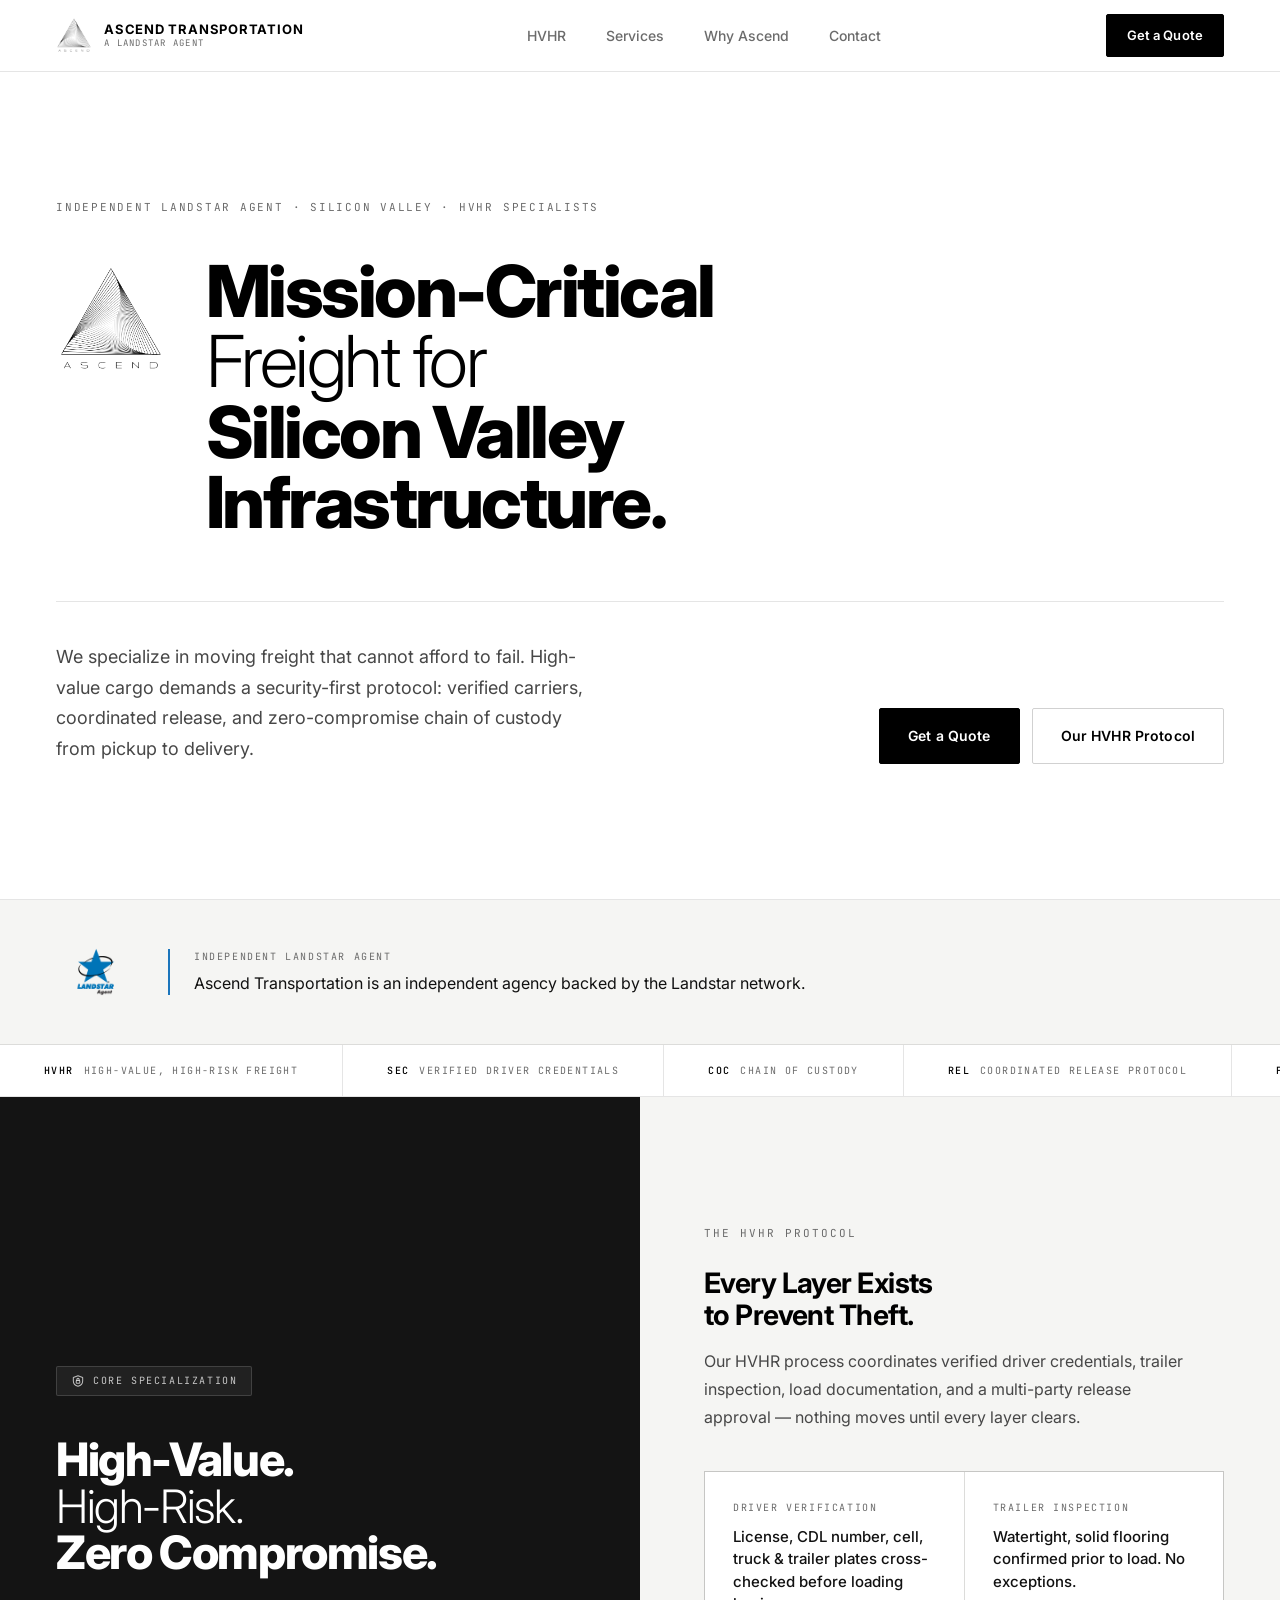
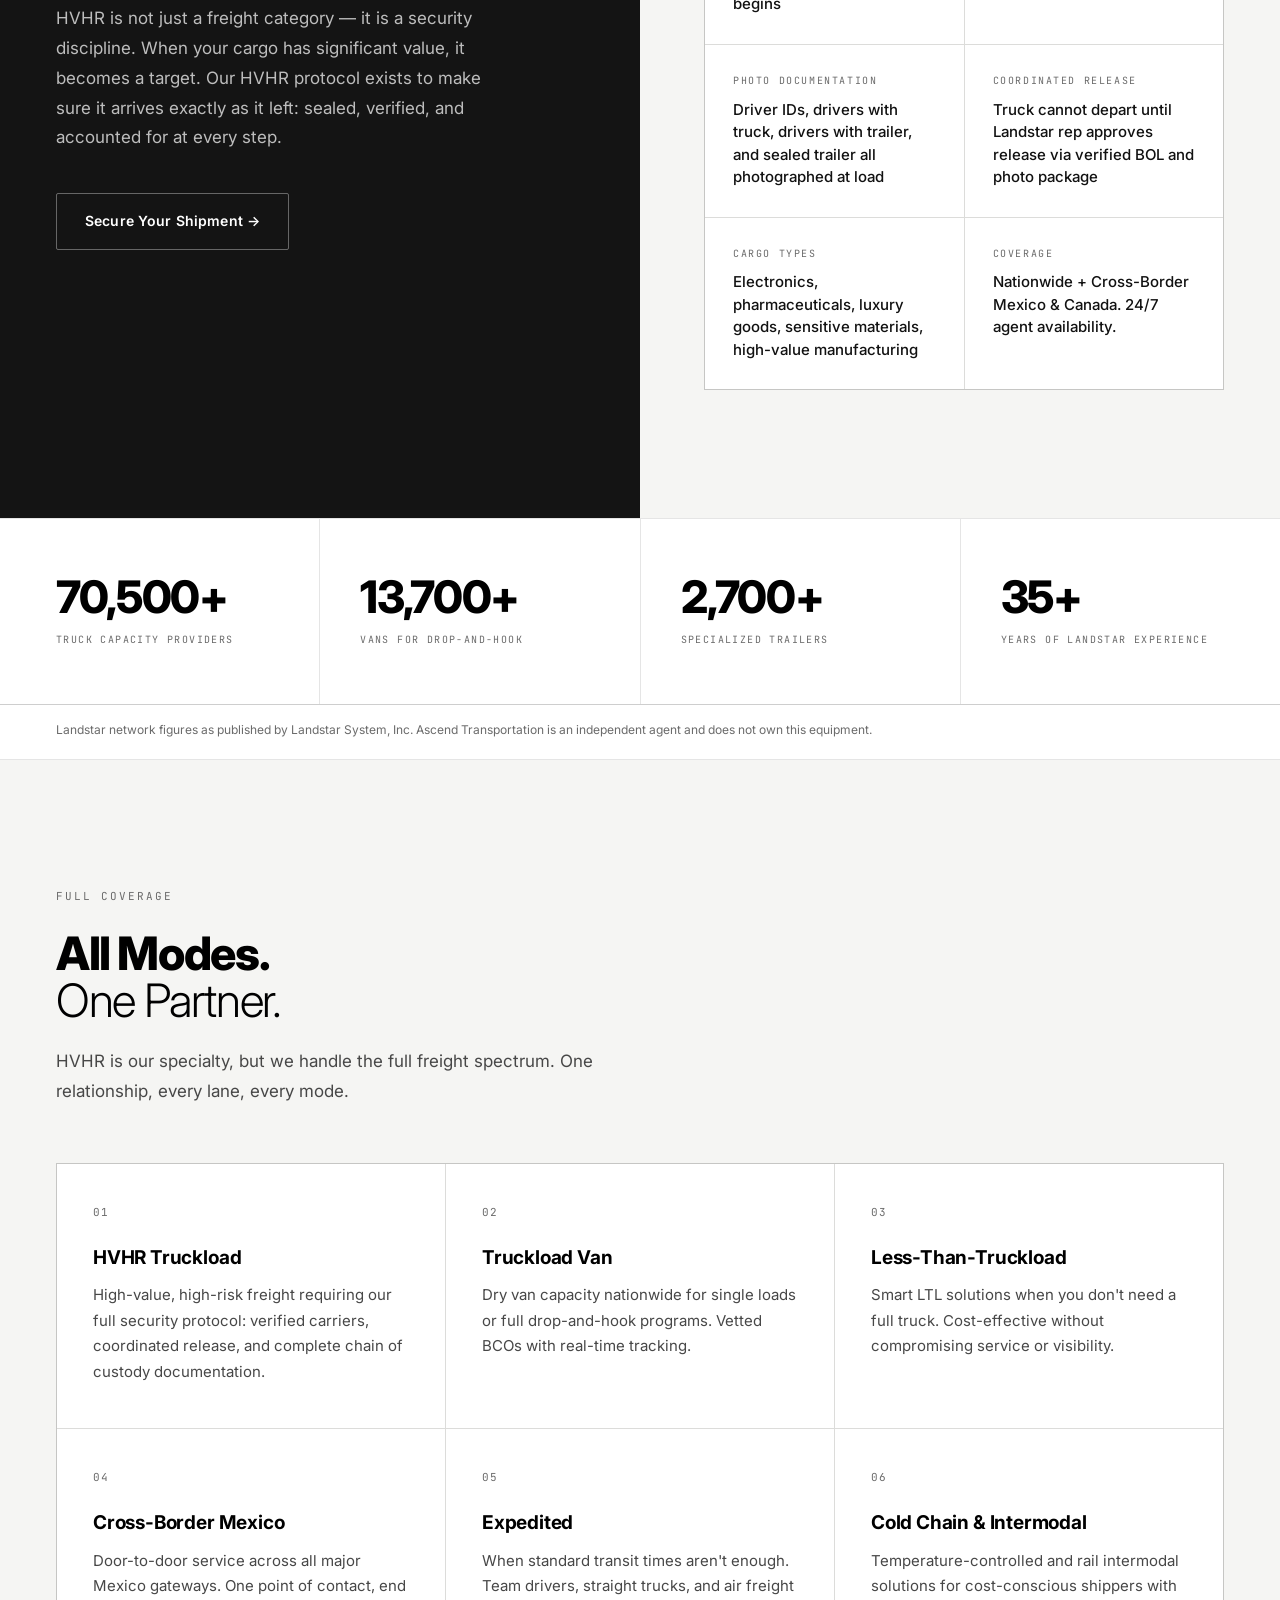
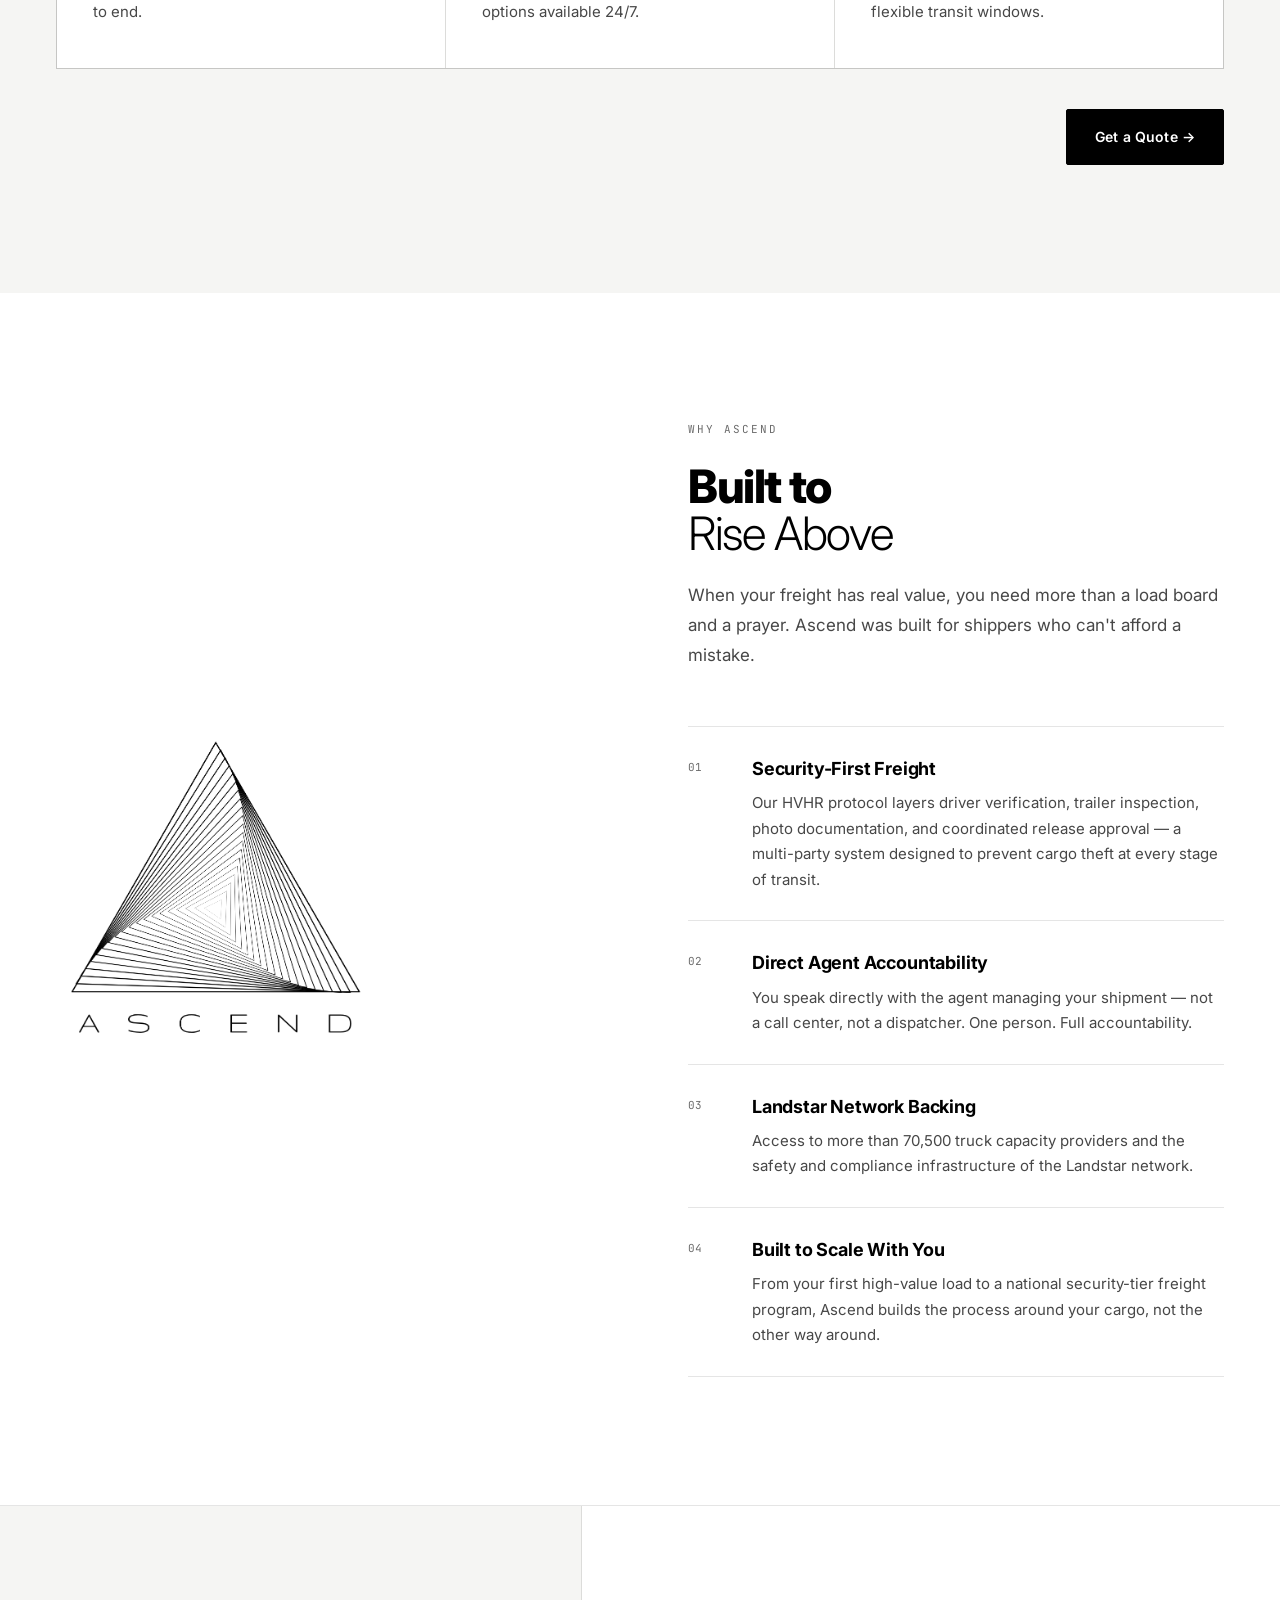
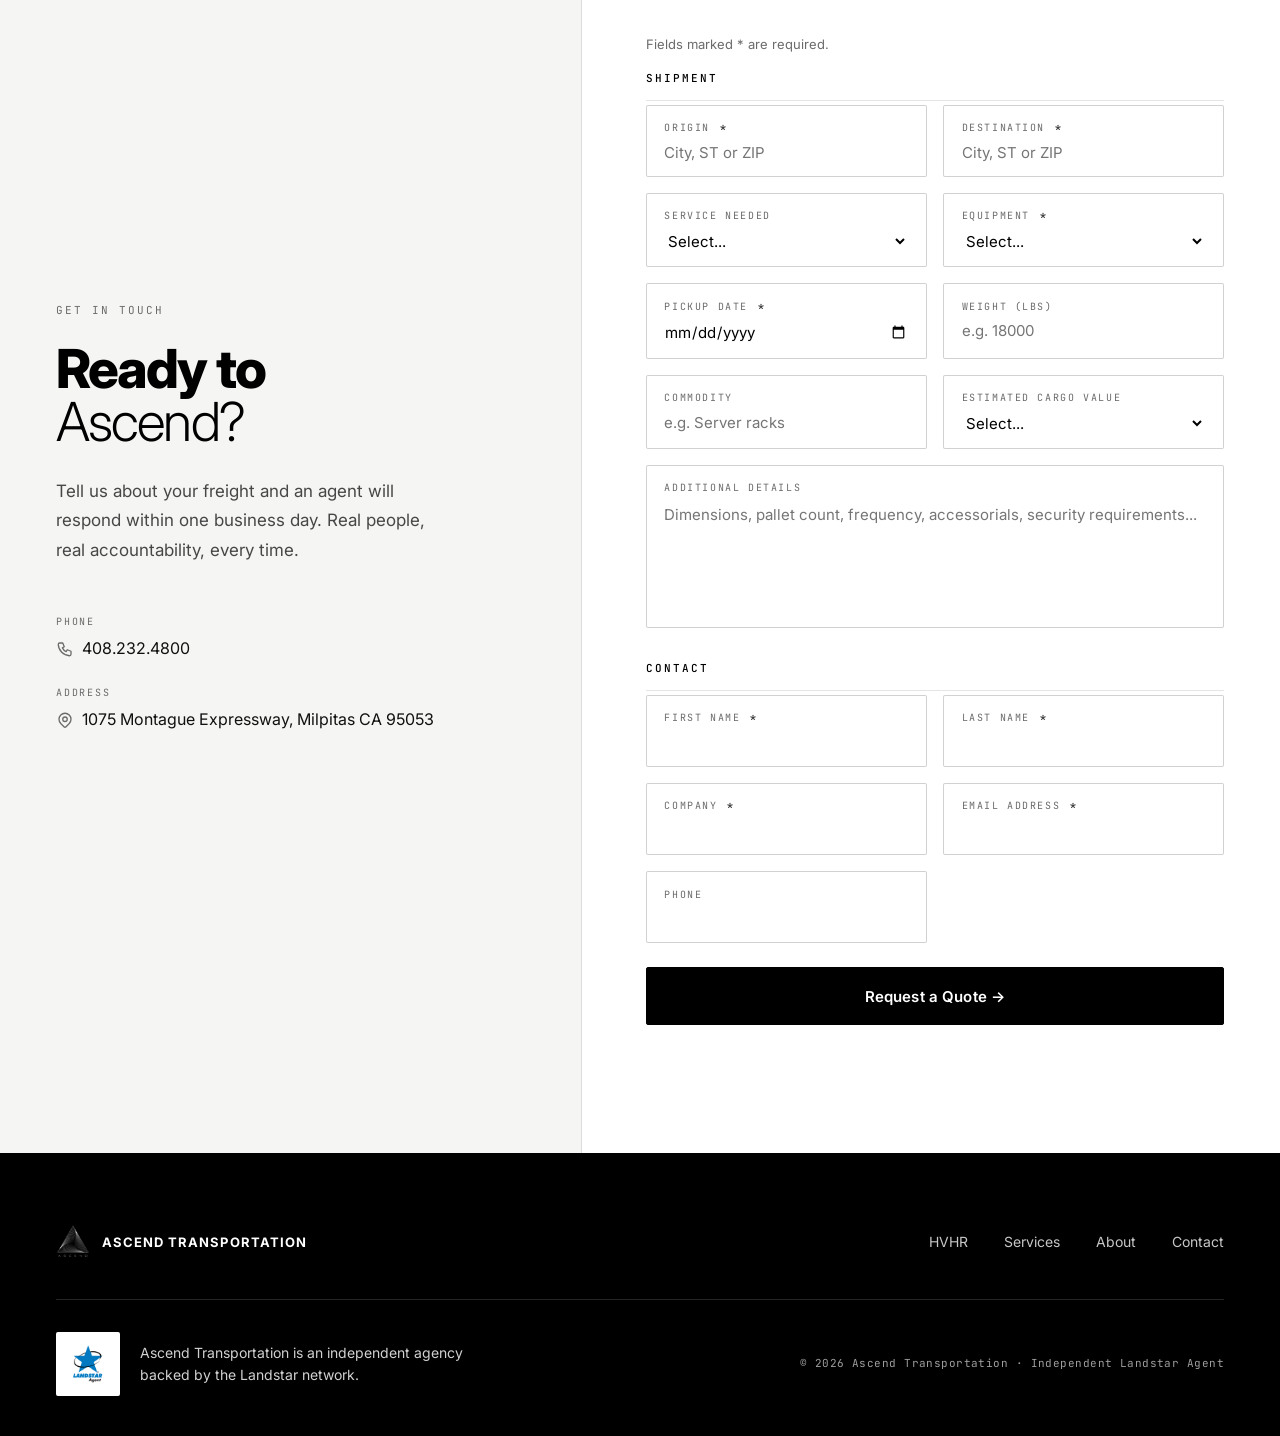
==== index.html @ be9f4533 "Replace unverified network stats with Landstar-published figures Checked against landstar.com/why-la" ====
<!DOCTYPE html>
<html lang="en">
<head>
  <meta charset="UTF-8" />
  <meta name="viewport" content="width=device-width, initial-scale=1.0" />
  <title>Ascend Transportation — HVHR Freight & Logistics | A Landstar Agent</title>
<meta name="description" content="Ascend Transportation specializes in High-Value, High-Risk (HVHR) freight security for Silicon Valley. Verified carriers, coordinated release protocols, complete chain of custody. An authorized independent Landstar agent." />
<meta name="keywords" content="HVHR freight, high value freight, cargo security, Landstar agent, Silicon Valley freight, truckload, LTL, cross-border Mexico, freight broker Milpitas" />
<meta name="author" content="Ascend Transportation" />
<link rel="canonical" href="https://ascend-transportation.com/" />
<meta property="og:type" content="website" />
<meta property="og:url" content="https://ascend-transportation.com/" />
<meta property="og:site_name" content="Ascend Transportation" />
<meta property="og:image" content="https://ascend-transportation.com/assets/og-image.png" />
<meta property="og:image:width" content="1200" />
<meta property="og:image:height" content="630" />
<meta property="og:image:alt" content="Ascend Transportation, Independent Landstar Agent" />
<meta property="og:title" content="Ascend Transportation — HVHR Freight & Logistics" />
<meta property="og:description" content="Mission-critical freight for Silicon Valley infrastructure. High-value cargo security protocols backed by the Landstar network." />
<meta name="twitter:card" content="summary_large_image" />
<meta name="twitter:title" content="Ascend Transportation — HVHR Freight & Logistics" />
<meta name="twitter:description" content="Mission-critical freight for Silicon Valley infrastructure. High-value cargo security protocols backed by the Landstar network." />
<meta name="twitter:image" content="https://ascend-transportation.com/assets/og-image.png" />
<link rel="icon" type="image/x-icon" href="assets/favicon.ico" />
<link rel="icon" type="image/png" sizes="32x32" href="assets/favicon.png" />
<link rel="apple-touch-icon" sizes="180x180" href="assets/apple-touch-icon.png" />
<meta name="theme-color" content="#000000" />
  <script>document.documentElement.classList.add('js');</script>
  <link rel="preconnect" href="https://fonts.googleapis.com" />
  <link rel="preconnect" href="https://fonts.gstatic.com" crossorigin />
  <link rel="stylesheet" href="https://fonts.googleapis.com/css2?family=Inter:wght@300;400;500;600;700;800;900&family=JetBrains+Mono:wght@400;500&display=swap" />
  <link rel="stylesheet" href="styles.css" />
</head>
<body>

<a class="skip-link" href="#main">Skip to content</a>

<!-- NAV -->
<nav id="main-nav">
  <a href="/" class="nav-brand">
    <img src="assets/logo.png" alt="Ascend Transportation" class="nav-logo-img" />
    <div class="nav-brand-text">
      <div class="nav-brand-name">Ascend Transportation</div>
      <div class="nav-brand-sub">A Landstar Agent</div>
    </div>
  </a>
  <ul class="nav-links" id="nav-links">
    <li><a href="#hvhr">HVHR</a></li>
    <li><a href="#services">Services</a></li>
    <li><a href="#why">Why Ascend</a></li>
    <li><a href="#contact">Contact</a></li>
  </ul>
  <a href="#contact" class="nav-cta">Get a Quote</a>
  <button type="button" class="nav-toggle" aria-expanded="false" aria-controls="nav-links" aria-label="Menu">
    <span class="nav-toggle-bar" aria-hidden="true"></span>
    <span class="nav-toggle-bar" aria-hidden="true"></span>
    <span class="nav-toggle-bar" aria-hidden="true"></span>
  </button>
</nav>

<main id="main">

<!-- HERO -->
<section class="hero">
  <div class="hero-tag">Independent Landstar Agent · Silicon Valley · HVHR Specialists</div>
  <div class="hero-headline-wrap">
    <img src="assets/logo.png" alt="Ascend" class="hero-logo-inline" />
    <h1>Mission-Critical<br><span class="thin">Freight for</span><br>Silicon Valley<br>Infrastructure.</h1>
  </div>
  <div class="hero-bottom">
    <p class="hero-sub">We specialize in moving freight that cannot afford to fail. High-value cargo demands a security-first protocol: verified carriers, coordinated release, and zero-compromise chain of custody from pickup to delivery.</p>
    <div class="hero-cta-group">
      <a href="#contact" class="btn-black">Get a Quote</a>
      <a href="#hvhr" class="btn-outline">Our HVHR Protocol</a>
    </div>
  </div>
</section>

<!-- CREDIBILITY STRIP -->
<div class="cred-strip">
  <img src="assets/landstar-agent.jpg" alt="Landstar Agent" class="cred-lockup" width="80" height="80" />
  <div class="cred-text">
    <div class="cred-label">Independent Landstar Agent</div>
    <p class="cred-line">Ascend Transportation is an independent agency backed by the Landstar network.</p>
  </div>
</div>

<!-- TICKER -->
<div class="ticker-band">
  <div class="ticker-inner">
    <div class="ticker-item"><span>HVHR</span> High-Value, High-Risk Freight</div>
    <div class="ticker-item"><span>SEC</span> Verified Driver Credentials</div>
    <div class="ticker-item"><span>COC</span> Chain of Custody</div>
    <div class="ticker-item"><span>REL</span> Coordinated Release Protocol</div>
    <div class="ticker-item"><span>FTL</span> Truckload Van</div>
    <div class="ticker-item"><span>LTL</span> Less-Than-Truckload</div>
    <div class="ticker-item"><span>INTL</span> Cross-Border Mexico</div>
    <div class="ticker-item"><span>24/7</span> Expedited</div>
    <div class="ticker-item"><span>70,500+</span> Landstar Capacity Providers</div>
    <div class="ticker-item"><span>2,700+</span> Specialized Trailers</div>
    <div class="ticker-item ticker-dup" aria-hidden="true"><span>HVHR</span> High-Value, High-Risk Freight</div>
    <div class="ticker-item ticker-dup" aria-hidden="true"><span>SEC</span> Verified Driver Credentials</div>
    <div class="ticker-item ticker-dup" aria-hidden="true"><span>COC</span> Chain of Custody</div>
    <div class="ticker-item ticker-dup" aria-hidden="true"><span>REL</span> Coordinated Release Protocol</div>
    <div class="ticker-item ticker-dup" aria-hidden="true"><span>FTL</span> Truckload Van</div>
    <div class="ticker-item ticker-dup" aria-hidden="true"><span>LTL</span> Less-Than-Truckload</div>
    <div class="ticker-item ticker-dup" aria-hidden="true"><span>INTL</span> Cross-Border Mexico</div>
    <div class="ticker-item ticker-dup" aria-hidden="true"><span>24/7</span> Expedited</div>
    <div class="ticker-item ticker-dup" aria-hidden="true"><span>70,500+</span> Landstar Capacity Providers</div>
    <div class="ticker-item ticker-dup" aria-hidden="true"><span>2,700+</span> Specialized Trailers</div>
  </div>
</div>

<!-- HVHR FEATURE -->
<div class="hvhr-section" id="hvhr">
  <div class="hvhr-left fade-up">
    <div class="hvhr-badge">
      <svg class="icon" viewBox="0 0 24 24" width="14" height="14" fill="none" stroke="currentColor" stroke-width="1.75" stroke-linecap="round" stroke-linejoin="round" aria-hidden="true" focusable="false"><path d="M12 3l8 3v6c0 5-3.5 8-8 9-4.5-1-8-4-8-9V6l8-3z"/><rect x="9" y="11" width="6" height="5" rx="1"/><path d="M10 11V9.5a2 2 0 0 1 4 0V11"/></svg>
      <span>Core Specialization</span>
    </div>
    <h2>High-Value.<br><span class="thin">High-Risk.</span><br>Zero Compromise.</h2>
    <p>HVHR is not just a freight category — it is a security discipline. When your cargo has significant value, it becomes a target. Our HVHR protocol exists to make sure it arrives exactly as it left: sealed, verified, and accounted for at every step.</p>
    <a href="#contact" class="btn-on-dark">Secure Your Shipment →</a>
  </div>
  <div class="hvhr-right fade-up" style="transition-delay:.15s">
    <div class="section-eyebrow">The HVHR Protocol</div>
    <h3 class="hvhr-right-title">Every Layer Exists<br>to Prevent Theft.</h3>
    <p class="hvhr-right-body">Our HVHR process coordinates verified driver credentials, trailer inspection, load documentation, and a multi-party release approval — nothing moves until every layer clears.</p>
    <div class="hvhr-specs">
      <div class="spec-item">
        <div class="spec-label">Driver Verification</div>
        <div class="spec-value">License, CDL number, cell, truck &amp; trailer plates cross-checked before loading begins</div>
      </div>
      <div class="spec-item">
        <div class="spec-label">Trailer Inspection</div>
        <div class="spec-value">Watertight, solid flooring confirmed prior to load. No exceptions.</div>
      </div>
      <div class="spec-item">
        <div class="spec-label">Photo Documentation</div>
        <div class="spec-value">Driver IDs, drivers with truck, drivers with trailer, and sealed trailer all photographed at load</div>
      </div>
      <div class="spec-item">
        <div class="spec-label">Coordinated Release</div>
        <div class="spec-value">Truck cannot depart until Landstar rep approves release via verified BOL and photo package</div>
      </div>
      <div class="spec-item">
        <div class="spec-label">Cargo Types</div>
        <div class="spec-value">Electronics, pharmaceuticals, luxury goods, sensitive materials, high-value manufacturing</div>
      </div>
      <div class="spec-item">
        <div class="spec-label">Coverage</div>
        <div class="spec-value">Nationwide + Cross-Border Mexico &amp; Canada. 24/7 agent availability.</div>
      </div>
    </div>
  </div>
</div>

<!-- STATS: Landstar network figures, as published at landstar.com/why-landstar (checked Nov 2026) -->
<section class="stats" aria-labelledby="stats-heading">
  <h2 id="stats-heading" class="visually-hidden">The Landstar network behind Ascend</h2>
  <div class="stats-band">
    <div class="stat-item fade-up">
      <div class="stat-num">70,500+</div>
      <div class="stat-label">Truck Capacity Providers</div>
    </div>
    <div class="stat-item fade-up" style="transition-delay:.08s">
      <div class="stat-num">13,700+</div>
      <div class="stat-label">Vans for Drop-and-Hook</div>
    </div>
    <div class="stat-item fade-up" style="transition-delay:.16s">
      <div class="stat-num">2,700+</div>
      <div class="stat-label">Specialized Trailers</div>
    </div>
    <div class="stat-item fade-up" style="transition-delay:.24s">
      <div class="stat-num">35+</div>
      <div class="stat-label">Years of Landstar Experience</div>
    </div>
  </div>
  <p class="stats-source">Landstar network figures as published by Landstar System, Inc. Ascend Transportation is an independent agent and does not own this equipment.</p>
</section>

<!-- SERVICES -->
<section id="services">
  <div class="section-eyebrow">Full Coverage</div>
  <h2 class="section-title">All Modes.<br><span class="thin">One Partner.</span></h2>
  <p class="section-body">HVHR is our specialty, but we handle the full freight spectrum. One relationship, every lane, every mode.</p>
  <div class="services-grid">
    <div class="service-card fade-up">
      <div class="service-num">01</div>
      <h3>HVHR Truckload</h3>
      <p>High-value, high-risk freight requiring our full security protocol: verified carriers, coordinated release, and complete chain of custody documentation.</p>
    </div>
    <div class="service-card fade-up" style="transition-delay:.05s">
      <div class="service-num">02</div>
      <h3>Truckload Van</h3>
      <p>Dry van capacity nationwide for single loads or full drop-and-hook programs. Vetted BCOs with real-time tracking.</p>
    </div>
    <div class="service-card fade-up" style="transition-delay:.1s">
      <div class="service-num">03</div>
      <h3>Less-Than-Truckload</h3>
      <p>Smart LTL solutions when you don't need a full truck. Cost-effective without compromising service or visibility.</p>
    </div>
    <div class="service-card fade-up" style="transition-delay:.15s">
      <div class="service-num">04</div>
      <h3>Cross-Border Mexico</h3>
      <p>Door-to-door service across all major Mexico gateways. One point of contact, end to end.</p>
    </div>
    <div class="service-card fade-up" style="transition-delay:.2s">
      <div class="service-num">05</div>
      <h3>Expedited</h3>
      <p>When standard transit times aren't enough. Team drivers, straight trucks, and air freight options available 24/7.</p>
    </div>
    <div class="service-card fade-up" style="transition-delay:.25s">
      <div class="service-num">06</div>
      <h3>Cold Chain &amp; Intermodal</h3>
      <p>Temperature-controlled and rail intermodal solutions for cost-conscious shippers with flexible transit windows.</p>
    </div>
  </div>
  <div class="services-cta-row">
    <a href="#contact" class="services-cta">Get a Quote →</a>
  </div>
</section>

<!-- WHY ASCEND -->
<section id="why">
  <div class="why-grid">
    <div class="why-visual fade-up">
      <img src="assets/logo.png" alt="Ascend Transportation" class="why-logo-large" />
    </div>
    <div>
      <div class="section-eyebrow">Why Ascend</div>
      <h2 class="section-title">Built to<br><span class="thin">Rise Above</span></h2>
      <p class="section-body">When your freight has real value, you need more than a load board and a prayer. Ascend was built for shippers who can't afford a mistake.</p>
      <ul class="why-list">
        <li class="why-item fade-up">
          <span class="why-item-num">01</span>
          <div>
            <h4>Security-First Freight</h4>
            <p>Our HVHR protocol layers driver verification, trailer inspection, photo documentation, and coordinated release approval — a multi-party system designed to prevent cargo theft at every stage of transit.</p>
          </div>
        </li>
        <li class="why-item fade-up" style="transition-delay:.1s">
          <span class="why-item-num">02</span>
          <div>
            <h4>Direct Agent Accountability</h4>
            <p>You speak directly with the agent managing your shipment — not a call center, not a dispatcher. One person. Full accountability.</p>
          </div>
        </li>
        <li class="why-item fade-up" style="transition-delay:.2s">
          <span class="why-item-num">03</span>
          <div>
            <h4>Landstar Network Backing</h4>
            <p>Access to more than 70,500 truck capacity providers and the safety and compliance infrastructure of the Landstar network.</p>
          </div>
        </li>
        <li class="why-item fade-up" style="transition-delay:.3s">
          <span class="why-item-num">04</span>
          <div>
            <h4>Built to Scale With You</h4>
            <p>From your first high-value load to a national security-tier freight program, Ascend builds the process around your cargo, not the other way around.</p>
          </div>
        </li>
      </ul>
    </div>
  </div>
</section>

<!-- CONTACT -->
<div id="contact">
  <div class="contact-left fade-up">
    <div class="section-eyebrow">Get in Touch</div>
    <h2>Ready to<br><span class="thin">Ascend?</span></h2>
    <p>Tell us about your freight and an agent will respond within one business day. Real people, real accountability, every time.</p>
    <div class="contact-detail">
      <div class="label">Phone</div>
      <a href="tel:4082324800"><svg class="icon" viewBox="0 0 24 24" width="18" height="18" fill="none" stroke="currentColor" stroke-width="1.75" stroke-linecap="round" stroke-linejoin="round" aria-hidden="true" focusable="false"><path d="M5 4h4l2 5-2.5 1.5a11 11 0 0 0 5 5L15 13l5 2v4a2 2 0 0 1-2 2A16 16 0 0 1 3 6a2 2 0 0 1 2-2"/></svg> 408.232.4800</a>
    </div>
    <div class="contact-detail">
      <div class="label">Address</div>
      <span><svg class="icon" viewBox="0 0 24 24" width="18" height="18" fill="none" stroke="currentColor" stroke-width="1.75" stroke-linecap="round" stroke-linejoin="round" aria-hidden="true" focusable="false"><circle cx="12" cy="11" r="3"/><path d="M17.66 16.66l-4.25 4.24a2 2 0 0 1-2.82 0l-4.25-4.24a8 8 0 1 1 11.32 0z"/></svg> 1075 Montague Expressway, Milpitas CA 95053</span>
    </div>
  </div>
  <div class="contact-right fade-up" style="transition-delay:.15s">
    <form class="contact-form" id="contact-form" action="https://formspree.io/f/maqvlqqe" method="POST">
      <input type="hidden" name="_subject" value="Quote request: ascend-transportation.com" />
      <!-- Spam trap: hidden from people, filled in by bots. Formspree drops submissions that include it. -->
      <div class="form-trap" aria-hidden="true">
        <label for="gotcha">Leave this field empty</label>
        <input type="text" id="gotcha" name="_gotcha" tabindex="-1" autocomplete="off" />
      </div>

      <p class="form-note">Fields marked <span aria-hidden="true">*</span><span class="visually-hidden">with an asterisk</span> are required.</p>

      <fieldset class="form-group">
        <legend>Shipment</legend>
        <div class="form-row">
          <div class="form-field">
            <label for="origin">Origin <span class="req" aria-hidden="true">*</span></label>
            <input type="text" id="origin" name="origin" required autocomplete="off" placeholder="City, ST or ZIP" maxlength="120" />
          </div>
          <div class="form-field">
            <label for="destination">Destination <span class="req" aria-hidden="true">*</span></label>
            <input type="text" id="destination" name="destination" required autocomplete="off" placeholder="City, ST or ZIP" maxlength="120" />
          </div>
        </div>
        <div class="form-row">
          <div class="form-field">
            <label for="service">Service Needed</label>
            <select id="service" name="service">
              <option value="">Select...</option>
              <option>HVHR High-Value Truckload</option>
              <option>Truckload Van</option>
              <option>Less-Than-Truckload</option>
              <option>Cross-Border Mexico</option>
              <option>Expedited</option>
              <option>Cold Chain</option>
              <option>Intermodal</option>
              <option>Not Sure</option>
            </select>
          </div>
          <div class="form-field">
            <label for="equipment">Equipment <span class="req" aria-hidden="true">*</span></label>
            <select id="equipment" name="equipment" required>
              <option value="">Select...</option>
              <option>Dry Van</option>
              <option>Refrigerated (Reefer)</option>
              <option>Flatbed / Step Deck</option>
              <option>Straight Truck / Cargo Van</option>
              <option>LTL / Partial</option>
              <option>Not Sure</option>
              <option>Other (describe below)</option>
            </select>
          </div>
        </div>
        <div class="form-row">
          <div class="form-field">
            <label for="pickup_date">Pickup Date <span class="req" aria-hidden="true">*</span></label>
            <input type="date" id="pickup_date" name="pickup_date" required />
          </div>
          <div class="form-field">
            <label for="weight">Weight (lbs)</label>
            <input type="number" id="weight" name="weight_lbs" min="1" max="200000" step="1" inputmode="numeric" placeholder="e.g. 18000" />
          </div>
        </div>
        <div class="form-row">
          <div class="form-field">
            <label for="commodity">Commodity</label>
            <input type="text" id="commodity" name="commodity" maxlength="120" placeholder="e.g. Server racks" />
          </div>
          <div class="form-field">
            <label for="value">Estimated Cargo Value</label>
            <select id="value" name="cargo_value">
              <option value="">Select...</option>
              <option>Under $100K</option>
              <option>$100K to $250K</option>
              <option>$250K to $1M</option>
              <option>Over $1M</option>
              <option>Prefer to discuss</option>
            </select>
          </div>
        </div>
        <div class="form-full">
          <label for="details">Additional Details</label>
          <textarea id="details" name="details" maxlength="3000" placeholder="Dimensions, pallet count, frequency, accessorials, security requirements..."></textarea>
        </div>
      </fieldset>

      <fieldset class="form-group">
        <legend>Contact</legend>
        <div class="form-row">
          <div class="form-field">
            <label for="fname">First Name <span class="req" aria-hidden="true">*</span></label>
            <input type="text" id="fname" name="first_name" required autocomplete="given-name" maxlength="80" />
          </div>
          <div class="form-field">
            <label for="lname">Last Name <span class="req" aria-hidden="true">*</span></label>
            <input type="text" id="lname" name="last_name" required autocomplete="family-name" maxlength="80" />
          </div>
        </div>
        <div class="form-row">
          <div class="form-field">
            <label for="company">Company <span class="req" aria-hidden="true">*</span></label>
            <input type="text" id="company" name="company" required autocomplete="organization" maxlength="120" />
          </div>
          <div class="form-field">
            <label for="email">Email Address <span class="req" aria-hidden="true">*</span></label>
            <input type="email" id="email" name="email" required autocomplete="email" maxlength="160" />
          </div>
        </div>
        <div class="form-row">
          <div class="form-field">
            <label for="phone">Phone</label>
            <input type="tel" id="phone" name="phone" autocomplete="tel" maxlength="40" />
          </div>
        </div>
      </fieldset>

      <div class="form-status" id="form-status" role="alert" hidden></div>
      <button type="submit" class="form-submit">Request a Quote →</button>
    </form>
    <div class="form-success" id="form-success" tabindex="-1">
      <h3>Request Received</h3>
      <p>An agent will be in touch within one business day.</p>
    </div>
  </div>
</div>

</main>

<!-- FOOTER -->
<footer>
  <div class="footer-top">
    <div class="footer-brand">
      <img src="assets/logo.png" alt="Ascend Transportation" class="footer-logo-img" />
      <span class="footer-brand-name">Ascend Transportation</span>
    </div>
    <ul class="footer-links">
      <li><a href="#hvhr">HVHR</a></li>
      <li><a href="#services">Services</a></li>
      <li><a href="#why">About</a></li>
      <li><a href="#contact">Contact</a></li>
    </ul>
  </div>
  <div class="footer-bottom">
    <div class="footer-affiliation">
      <img src="assets/landstar-agent.jpg" alt="Landstar Agent" class="footer-lockup" width="64" height="64" />
      <p class="footer-affiliation-text">Ascend Transportation is an independent agency backed by the Landstar network.</p>
    </div>
    <div class="footer-copy">© 2026 Ascend Transportation · Independent Landstar Agent</div>
  </div>
</footer>

<script>
  const nav = document.getElementById('main-nav');
  window.addEventListener('scroll', () => {
    nav.classList.toggle('scrolled', window.scrollY > 40);
  });

  // Mobile menu
  const navToggle = nav.querySelector('.nav-toggle');
  const navLinks = document.getElementById('nav-links');
  if (navToggle && navLinks) {
    const setMenu = (open) => {
      nav.classList.toggle('nav-open', open);
      navToggle.setAttribute('aria-expanded', open ? 'true' : 'false');
    };
    navToggle.addEventListener('click', () => setMenu(!nav.classList.contains('nav-open')));
    navLinks.querySelectorAll('a').forEach(a => a.addEventListener('click', () => setMenu(false)));
    document.addEventListener('keydown', (e) => {
      if (e.key === 'Escape' && nav.classList.contains('nav-open')) {
        setMenu(false);
        navToggle.focus();
      }
    });
    const desktopMq = window.matchMedia('(min-width: 961px)');
    const onDesktop = () => { if (desktopMq.matches) setMenu(false); };
    if (desktopMq.addEventListener) desktopMq.addEventListener('change', onDesktop);
    else if (desktopMq.addListener) desktopMq.addListener(onDesktop);
  }

  // Fade-up reveal (content stays visible without JS or with reduced motion)
  const fadeEls = document.querySelectorAll('.fade-up');
  const reduceMotion = window.matchMedia('(prefers-reduced-motion: reduce)').matches;
  if (reduceMotion || !('IntersectionObserver' in window)) {
    fadeEls.forEach(el => el.classList.add('visible'));
  } else {
    const observer = new IntersectionObserver((entries) => {
      entries.forEach(e => { if (e.isIntersecting) e.target.classList.add('visible'); });
    }, { threshold: 0.08 });
    fadeEls.forEach(el => observer.observe(el));
  }
  // Quote form: accessible inline validation, then submit to Formspree.
  // Without JS the form still posts normally and the browser validates it.
  const form = document.getElementById('contact-form');
  const success = document.getElementById('form-success');
  const status = document.getElementById('form-status');
  const submitBtn = form.querySelector('.form-submit');
  const submitLabel = submitBtn.textContent;
  form.noValidate = true;

  // Earliest pickup date is today (local time).
  const pickup = document.getElementById('pickup_date');
  const now = new Date();
  pickup.min = new Date(now.getTime() - now.getTimezoneOffset() * 60000).toISOString().slice(0, 10);

  const fieldLabel = (el) => {
    const text = form.querySelector('label[for="' + el.id + '"]').firstChild.textContent.trim();
    return text.charAt(0) + text.slice(1).toLowerCase();
  };
  const messageFor = (el) => {
    const v = el.validity;
    if (v.valueMissing) return el.tagName === 'SELECT' ? 'Please choose ' + fieldLabel(el).toLowerCase() + '.' : fieldLabel(el) + ' is required.';
    if (v.typeMismatch && el.type === 'email') return 'Enter a valid email address, like name@company.com.';
    if (v.rangeUnderflow && el.type === 'date') return 'Pickup date can\'t be in the past.';
    if (v.rangeUnderflow || v.rangeOverflow || v.stepMismatch || v.badInput) return 'Enter a whole number between ' + el.min + ' and ' + el.max + '.';
    if (v.tooLong) return 'Please shorten this to ' + el.maxLength + ' characters or fewer.';
    return el.validationMessage;
  };
  const showError = (el) => {
    const wrap = el.closest('.form-field, .form-full');
    let msg = wrap.querySelector('.field-error');
    if (!msg) {
      msg = document.createElement('p');
      msg.className = 'field-error';
      msg.id = el.id + '-error';
      wrap.appendChild(msg);
    }
    msg.textContent = messageFor(el);
    wrap.classList.add('invalid');
    el.setAttribute('aria-invalid', 'true');
    el.setAttribute('aria-describedby', msg.id);
  };
  const clearError = (el) => {
    const wrap = el.closest('.form-field, .form-full');
    const msg = wrap && wrap.querySelector('.field-error');
    if (msg) msg.remove();
    if (wrap) wrap.classList.remove('invalid');
    el.removeAttribute('aria-invalid');
    el.removeAttribute('aria-describedby');
  };
  const fields = Array.from(form.querySelectorAll('input:not([type=hidden]):not([name=_gotcha]), select, textarea'));
  fields.forEach((el) => {
    // Re-check a field once the user leaves it, but only after it has been flagged.
    el.addEventListener('blur', () => { if (el.hasAttribute('aria-invalid')) { el.checkValidity() ? clearError(el) : showError(el); } });
    el.addEventListener('input', () => { if (el.hasAttribute('aria-invalid') && el.checkValidity()) clearError(el); });
  });
  // Builds the error message from text nodes so server-provided text can't inject markup.
  const showStatus = (message) => {
    status.textContent = message + ' Please try again, or call us at ';
    const tel = document.createElement('a');
    tel.href = 'tel:4082324800';
    tel.textContent = '408.232.4800';
    status.append(tel, '.');
    status.hidden = false;
  };

  form.addEventListener('submit', async (e) => {
    e.preventDefault();
    status.hidden = true;
    // Trim stray whitespace so "   " doesn't count as a filled-in field.
    fields.forEach((el) => { if (el.type === 'text' || el.type === 'email' || el.type === 'tel') el.value = el.value.trim(); });
    const invalid = fields.filter((el) => !el.checkValidity());
    fields.forEach(clearError);
    if (invalid.length) {
      invalid.forEach(showError);
      invalid[0].focus();
      return;
    }
    submitBtn.textContent = 'Sending...';
    submitBtn.disabled = true;
    try {
      const res = await fetch(form.action, {
        method: 'POST',
        body: new FormData(form),
        headers: { 'Accept': 'application/json' }
      });
      if (res.ok) {
        form.hidden = true;
        success.style.display = 'block';
        success.focus();
        return;
      }
      let detail = '';
      try {
        const data = await res.json();
        if (data && Array.isArray(data.errors)) detail = data.errors.map((x) => x.message).join(' ');
      } catch (_) { /* non-JSON error body */ }
      console.error('Quote form submission failed', res.status, detail);
      showStatus(detail ? 'We couldn\'t send your request (' + detail.replace(/\.$/, '') + ').' : 'We couldn\'t send your request.');
    } catch (err) {
      console.error('Quote form network error', err);
      showStatus('We couldn\'t reach our server. Check your connection.');
    }
    submitBtn.textContent = submitLabel;
    submitBtn.disabled = false;
  });
</script>
</body>
</html>
---- styles.css ----
*, *::before, *::after { box-sizing: border-box; margin: 0; padding: 0; }

:root {
  --black: #000000;
  --ink: #111111;
  --white: #ffffff;
  --off-white: #f5f5f3;
  --light-gray: #e8e8e6;
  --body: #474747;
  --mid-gray: #6b6b6b;
  --dark-gray: #141414;
  --border: rgba(0,0,0,0.10);
  --border-strong: rgba(0,0,0,0.18);
  /* Landstar blue: used only as a hairline next to the affiliation lockup */
  --landstar-blue: #1b75bc;
  --error: #b3261e;
  --display: 'Inter', system-ui, -apple-system, sans-serif;
  --mono: 'JetBrains Mono', ui-monospace, monospace;
  /* Horizontal gutter: generous, and caps content at ~1240px on wide screens */
  --pad-x: max(3.5rem, calc((100vw - 1240px) / 2));
  --section-y: 8rem;
}

html { scroll-behavior: smooth; }
[id] { scroll-margin-top: 72px; }

body {
  font-family: var(--display);
  background: var(--white);
  color: var(--ink);
  -webkit-font-smoothing: antialiased;
  overflow-x: hidden;
  line-height: 1.6;
}

/* Skip link: hidden until focused by keyboard */
.skip-link {
  position: absolute;
  left: 1rem;
  top: -100px;
  z-index: 1000;
  background: var(--black);
  color: var(--white);
  padding: 0.75rem 1.25rem;
  font-size: 14px;
  font-weight: 600;
  text-decoration: none;
}
.skip-link:focus { top: 1rem; }

/* ── NAV ── */
nav {
  position: fixed;
  top: 0; left: 0; right: 0;
  z-index: 100;
  display: flex;
  align-items: center;
  justify-content: space-between;
  padding: 0 var(--pad-x);
  height: 72px;
  background: rgba(255,255,255,0.96);
  backdrop-filter: blur(20px);
  border-bottom: 1px solid var(--border);
  transition: box-shadow 0.3s;
}
nav.scrolled { box-shadow: 0 1px 24px rgba(0,0,0,0.06); }

.nav-brand { display: flex; align-items: center; gap: 12px; text-decoration: none; }
.nav-logo-img { height: 36px; width: auto; filter: brightness(0); }
.nav-brand-text { line-height: 1.2; }
.nav-brand-name {
  font-size: 13px;
  font-weight: 700;
  color: var(--black);
  letter-spacing: 0.06em;
  text-transform: uppercase;
}
.nav-brand-sub {
  font-family: var(--mono);
  font-size: 9px;
  color: var(--mid-gray);
  letter-spacing: 0.14em;
  text-transform: uppercase;
}
.nav-links { display: flex; align-items: center; gap: 2.5rem; list-style: none; }
.nav-links a {
  font-size: 14px;
  font-weight: 500;
  color: var(--mid-gray);
  text-decoration: none;
  transition: color 0.2s;
}
.nav-links a:hover { color: var(--black); }
.nav-cta {
  background: var(--black);
  color: var(--white);
  border: 1px solid var(--black);
  padding: 0.65rem 1.25rem;
  font-size: 13px;
  font-weight: 600;
  letter-spacing: 0.01em;
  cursor: pointer;
  text-decoration: none;
  display: inline-block;
  border-radius: 2px;
  transition: background 0.2s;
  white-space: nowrap;
}
.nav-cta:hover { background: #262626; }
.nav-toggle {
  display: none;
  flex-direction: column;
  align-items: center;
  justify-content: center;
  gap: 4px;
  width: 40px;
  height: 40px;
  flex-shrink: 0;
  background: transparent;
  border: 1px solid var(--border-strong);
  border-radius: 2px;
  cursor: pointer;
}
.nav-toggle-bar {
  display: block;
  width: 18px;
  height: 2px;
  background: var(--black);
  transition: transform 0.2s, opacity 0.2s;
}
nav.nav-open .nav-toggle-bar:nth-child(1) { transform: translateY(6px) rotate(45deg); }
nav.nav-open .nav-toggle-bar:nth-child(2) { opacity: 0; }
nav.nav-open .nav-toggle-bar:nth-child(3) { transform: translateY(-6px) rotate(-45deg); }

/* ── HERO ── */
.hero {
  min-height: 100vh;
  background: var(--white);
  display: flex;
  flex-direction: column;
  justify-content: center;
  padding: 10rem var(--pad-x) 6rem;
  position: relative;
  border-bottom: 1px solid var(--border);
}
.hero-tag {
  font-family: var(--mono);
  font-size: 11px;
  color: var(--mid-gray);
  letter-spacing: 0.16em;
  text-transform: uppercase;
  margin-bottom: 2.5rem;
}
.hero-headline-wrap {
  display: flex;
  align-items: flex-start;
  gap: 2.5rem;
  margin-bottom: 4rem;
}
.hero-logo-inline {
  width: 110px;
  height: auto;
  filter: brightness(0);
  margin-top: 0.6rem;
  flex-shrink: 0;
}
.hero h1 {
  font-size: clamp(2.75rem, 5.6vw, 5.75rem);
  font-weight: 800;
  line-height: 0.98;
  letter-spacing: -0.035em;
  color: var(--black);
  max-width: 900px;
}
.hero h1 .thin { font-weight: 300; }
.hero h1 .muted { color: #bbb; font-weight: 800; }
.hero-bottom {
  display: flex;
  align-items: flex-end;
  justify-content: space-between;
  gap: 2.5rem;
  flex-wrap: wrap;
  padding-top: 2.5rem;
  border-top: 1px solid var(--border);
}
.hero-sub {
  font-size: 18px;
  font-weight: 400;
  color: var(--body);
  max-width: 540px;
  line-height: 1.7;
}
.hero-cta-group { display: flex; gap: 0.75rem; align-items: center; }

/* ── BUTTONS ── */
.btn-black,
.btn-outline,
.btn-on-dark,
.services-cta {
  display: inline-block;
  padding: 1rem 1.75rem;
  font-family: var(--display);
  font-size: 14px;
  font-weight: 600;
  letter-spacing: 0.01em;
  text-decoration: none;
  border-radius: 2px;
  cursor: pointer;
  white-space: nowrap;
  transition: background 0.2s, color 0.2s, border-color 0.2s;
}
.btn-black, .services-cta {
  background: var(--black);
  color: var(--white);
  border: 1px solid var(--black);
}
.btn-black:hover, .services-cta:hover { background: #262626; border-color: #262626; }
.btn-outline {
  background: transparent;
  color: var(--black);
  border: 1px solid var(--border-strong);
}
.btn-outline:hover { border-color: var(--black); }
.btn-on-dark {
  background: transparent;
  color: var(--white);
  border: 1px solid rgba(255,255,255,0.35);
  width: fit-content;
}
.btn-on-dark:hover { background: var(--white); color: var(--black); border-color: var(--white); }

/* ── CREDIBILITY STRIP ── */
.cred-strip {
  display: flex;
  align-items: center;
  gap: 2rem;
  padding: 2rem var(--pad-x);
  background: var(--off-white);
  border-bottom: 1px solid var(--border);
}
.cred-lockup {
  width: 80px;
  height: 80px;
  flex-shrink: 0;
  mix-blend-mode: multiply;
}
.cred-text {
  border-left: 2px solid var(--landstar-blue);
  padding-left: 1.5rem;
}
.cred-label {
  font-family: var(--mono);
  font-size: 10px;
  letter-spacing: 0.16em;
  text-transform: uppercase;
  color: var(--mid-gray);
  margin-bottom: 0.35rem;
}
.cred-line {
  font-size: 16px;
  color: var(--ink);
  line-height: 1.5;
}

/* ── TICKER ── */
.ticker-band {
  background: var(--white);
  border-bottom: 1px solid var(--border);
  overflow: hidden;
  display: flex;
  height: 52px;
  align-items: center;
}
.ticker-inner {
  display: flex;
  animation: ticker 50s linear infinite;
  white-space: nowrap;
}
.ticker-item {
  font-family: var(--mono);
  font-size: 10px;
  letter-spacing: 0.14em;
  text-transform: uppercase;
  color: var(--mid-gray);
  padding: 0 2.75rem;
  border-right: 1px solid var(--border);
  display: flex;
  align-items: center;
  gap: 10px;
  height: 52px;
  flex-shrink: 0;
}
.ticker-item span { color: var(--black); font-weight: 500; }
@keyframes ticker {
  0% { transform: translateX(0); }
  100% { transform: translateX(-50%); }
}

/* ── SHARED SECTION TYPE ── */
.section-eyebrow {
  font-family: var(--mono);
  font-size: 11px;
  letter-spacing: 0.18em;
  text-transform: uppercase;
  color: var(--mid-gray);
  margin-bottom: 1.5rem;
}
.section-title {
  font-size: clamp(2.25rem, 3.6vw, 3.5rem);
  font-weight: 800;
  line-height: 1.02;
  letter-spacing: -0.03em;
  color: var(--black);
  margin-bottom: 1.5rem;
  max-width: 700px;
}
.section-title .thin { font-weight: 300; }
.section-body {
  font-size: 17px;
  font-weight: 400;
  color: var(--body);
  max-width: 540px;
  line-height: 1.75;
  margin-bottom: 3.5rem;
}

/* ── HVHR FEATURE ── */
.hvhr-section {
  display: grid;
  grid-template-columns: 1fr 1fr;
  min-height: 560px;
  border-bottom: 1px solid var(--border);
}
.hvhr-left {
  background: var(--dark-gray);
  padding: var(--section-y) 4rem var(--section-y) var(--pad-x);
  display: flex;
  flex-direction: column;
  justify-content: center;
  position: relative;
  overflow: hidden;
}
.hvhr-badge {
  display: inline-flex;
  align-items: center;
  gap: 8px;
  background: rgba(255,255,255,0.06);
  border: 1px solid rgba(255,255,255,0.14);
  padding: 6px 14px;
  border-radius: 2px;
  margin-bottom: 2.5rem;
  width: fit-content;
}
.hvhr-badge .icon { color: rgba(255,255,255,0.7); flex-shrink: 0; }
.hvhr-badge span {
  font-family: var(--mono);
  font-size: 10px;
  letter-spacing: 0.16em;
  text-transform: uppercase;
  color: rgba(255,255,255,0.75);
}
.hvhr-left h2 {
  font-size: clamp(2.25rem, 3.6vw, 3.5rem);
  font-weight: 800;
  line-height: 1.02;
  letter-spacing: -0.03em;
  color: var(--white);
  margin-bottom: 1.75rem;
}
.hvhr-left h2 .thin { font-weight: 300; }
.hvhr-left p {
  font-size: 17px;
  color: rgba(255,255,255,0.72);
  line-height: 1.75;
  max-width: 440px;
  margin-bottom: 2.5rem;
}
.hvhr-right {
  background: var(--off-white);
  padding: var(--section-y) var(--pad-x) var(--section-y) 4rem;
  display: flex;
  flex-direction: column;
  justify-content: center;
}
.hvhr-right-title {
  font-size: clamp(1.5rem, 2.2vw, 2rem);
  font-weight: 700;
  letter-spacing: -0.02em;
  line-height: 1.15;
  color: var(--black);
  margin-bottom: 1rem;
}
.hvhr-right-body {
  font-size: 16px;
  color: var(--body);
  line-height: 1.75;
  max-width: 480px;
  margin-bottom: 1rem;
}
.hvhr-specs {
  display: grid;
  grid-template-columns: 1fr 1fr;
  gap: 1px;
  background: var(--border);
  border: 1px solid var(--border);
  margin-top: 1.5rem;
}
.spec-item {
  background: var(--white);
  padding: 1.75rem;
  transition: background 0.2s;
}
.spec-item:hover { background: #fafafa; }
.spec-label {
  font-family: var(--mono);
  font-size: 10px;
  letter-spacing: 0.16em;
  text-transform: uppercase;
  color: var(--mid-gray);
  margin-bottom: 0.6rem;
}
.spec-value {
  font-size: 15px;
  font-weight: 500;
  color: var(--ink);
  line-height: 1.5;
}

/* ── STATS ── */
.stats-band {
  display: grid;
  grid-template-columns: repeat(4, 1fr);
  gap: 1px;
  background: var(--border);
  border-bottom: 1px solid var(--border);
}
.stat-item {
  background: var(--white);
  padding: 3.5rem 2.5rem;
  transition: background 0.2s;
}
.stat-item:first-child { padding-left: var(--pad-x); }
.stat-item:last-child { padding-right: var(--pad-x); }
.stat-item:hover { background: #fafafa; }
.stat-num {
  font-size: clamp(2.5rem, 3.5vw, 3.25rem);
  font-weight: 800;
  color: var(--black);
  line-height: 1;
  margin-bottom: 0.75rem;
  letter-spacing: -0.03em;
}
.stat-label {
  font-family: var(--mono);
  font-size: 10px;
  letter-spacing: 0.14em;
  text-transform: uppercase;
  color: var(--mid-gray);
}
.stats-source {
  padding: 1rem var(--pad-x) 1.25rem;
  font-size: 12px;
  line-height: 1.5;
  color: var(--mid-gray);
  border-bottom: 1px solid var(--border);
}

/* ── SERVICES ── */
#services { padding: var(--section-y) var(--pad-x); background: var(--off-white); }
.services-grid {
  display: grid;
  grid-template-columns: repeat(3, 1fr);
  gap: 1px;
  background: var(--border);
  border: 1px solid var(--border);
}
.service-card {
  position: relative;
  background: var(--white);
  padding: 2.5rem 2.25rem 2.75rem;
  transition: background 0.2s;
}
.service-card::before {
  content: '';
  position: absolute;
  top: -1px; left: -1px; right: -1px;
  height: 2px;
  background: var(--black);
  transform: scaleX(0);
  transform-origin: left;
  transition: transform 0.3s ease;
}
.service-card:hover { background: #fcfcfb; }
.service-card:hover::before { transform: scaleX(1); }
.service-num {
  font-family: var(--mono);
  font-size: 11px;
  color: var(--mid-gray);
  margin-bottom: 1.5rem;
  letter-spacing: 0.1em;
}
.service-card h3 {
  font-size: 19px;
  font-weight: 700;
  letter-spacing: -0.01em;
  color: var(--black);
  margin-bottom: 0.75rem;
  line-height: 1.3;
}
.service-card p {
  font-size: 15px;
  color: var(--body);
  line-height: 1.7;
}
.services-cta-row {
  display: flex;
  justify-content: flex-end;
  margin-top: 2.5rem;
}
.service-link {
  display: inline-flex;
  align-items: center;
  gap: 6px;
  margin-top: 1.25rem;
  font-family: var(--mono);
  font-size: 11px;
  letter-spacing: 0.1em;
  text-transform: uppercase;
  color: var(--black);
  text-decoration: none;
  transition: gap 0.2s;
}
.service-link:hover { gap: 10px; }
.service-link::after { content: '→'; }

/* ── WHY ── */
#why { padding: var(--section-y) var(--pad-x); background: var(--white); }
.why-grid {
  display: grid;
  grid-template-columns: 1fr 1fr;
  gap: 6rem;
  align-items: center;
}
.why-logo-large { width: 100%; max-width: 320px; filter: brightness(0); }
.why-list { list-style: none; margin-top: 1rem; }
.why-item {
  padding: 1.75rem 0;
  border-bottom: 1px solid var(--border);
  display: grid;
  grid-template-columns: 3rem 1fr;
  gap: 1rem;
}
.why-item:first-child { border-top: 1px solid var(--border); }
.why-item-num {
  font-family: var(--mono);
  font-size: 11px;
  color: var(--mid-gray);
  padding-top: 4px;
}
.why-item h4 {
  font-size: 18px;
  font-weight: 700;
  letter-spacing: -0.01em;
  color: var(--black);
  margin-bottom: 0.4rem;
}
.why-item p { font-size: 15px; color: var(--body); line-height: 1.7; }

/* ── CONTACT ── */
#contact {
  display: grid;
  grid-template-columns: 1fr 1.2fr;
  border-top: 1px solid var(--border);
}
.contact-left {
  background: var(--off-white);
  padding: var(--section-y) 4rem var(--section-y) var(--pad-x);
  display: flex;
  flex-direction: column;
  justify-content: center;
  border-right: 1px solid var(--border);
}
.contact-left h2 {
  font-size: clamp(2.5rem, 4.2vw, 4.25rem);
  font-weight: 800;
  line-height: 0.98;
  letter-spacing: -0.035em;
  color: var(--black);
  margin-bottom: 1.75rem;
}
.contact-left h2 .thin { font-weight: 300; }
.contact-left p {
  font-size: 17px;
  color: var(--body);
  line-height: 1.75;
  margin-bottom: 3rem;
  max-width: 400px;
}
.contact-detail { margin-bottom: 1.5rem; }
.contact-detail .label {
  font-family: var(--mono);
  font-size: 10px;
  letter-spacing: 0.18em;
  text-transform: uppercase;
  color: var(--mid-gray);
  margin-bottom: 6px;
}
.contact-detail a, .contact-detail span {
  font-size: 16px;
  color: var(--ink);
  text-decoration: none;
  display: flex;
  align-items: center;
  gap: 8px;
  transition: color 0.2s;
}
.contact-detail .icon { flex-shrink: 0; color: var(--mid-gray); }
.contact-detail a:hover { color: var(--black); text-decoration: underline; text-underline-offset: 3px; }
.contact-right {
  background: var(--white);
  padding: var(--section-y) var(--pad-x) var(--section-y) 4rem;
  display: flex;
  flex-direction: column;
  justify-content: center;
}
.contact-form { display: flex; flex-direction: column; gap: 1rem; }
.form-row { display: grid; grid-template-columns: 1fr 1fr; gap: 1rem; }
.form-field,
.form-full {
  display: flex;
  flex-direction: column;
  background: var(--white);
  border: 1px solid var(--border-strong);
  border-radius: 2px;
  padding: 0.9rem 1.1rem;
  transition: border-color 0.15s, box-shadow 0.15s, background 0.15s;
}
.form-field:hover,
.form-full:hover { border-color: rgba(0,0,0,0.32); }
.form-field:focus-within,
.form-full:focus-within {
  border-color: var(--black);
  box-shadow: inset 0 0 0 1px var(--black);
}
.form-field label,
.form-full label {
  font-family: var(--mono);
  font-size: 10px;
  letter-spacing: 0.16em;
  text-transform: uppercase;
  color: var(--mid-gray);
  margin-bottom: 0.4rem;
}
.form-field input, .form-field select,
.form-full input, .form-full textarea, .form-full select {
  width: 100%;
  border: none;
  background: transparent;
  font-family: var(--display);
  font-size: 15px;
  color: var(--black);
  outline: none;
  resize: none;
}
.form-full textarea { min-height: 110px; line-height: 1.6; }
.contact-form[hidden] { display: none; }
.form-group {
  border: none;
  display: flex;
  flex-direction: column;
  gap: 1rem;
  min-width: 0;
}
.form-group + .form-group { margin-top: 1rem; }
.form-group legend {
  font-family: var(--mono);
  font-size: 11px;
  letter-spacing: 0.18em;
  text-transform: uppercase;
  color: var(--black);
  font-weight: 500;
  padding-bottom: 0.75rem;
  margin-bottom: 0.25rem;
  border-bottom: 1px solid var(--border);
  width: 100%;
}
.form-note { font-size: 13px; color: var(--mid-gray); }
.req { color: var(--black); margin-left: 2px; }
.form-field input[type="date"] { min-height: 1.5em; }
.form-field.invalid,
.form-full.invalid { border-color: var(--error); box-shadow: inset 0 0 0 1px var(--error); }
.field-error {
  font-size: 13px;
  line-height: 1.4;
  color: var(--error);
  margin-top: 0.4rem;
}
.form-status {
  border: 1px solid var(--error);
  border-left-width: 3px;
  padding: 0.9rem 1.1rem;
  font-size: 14px;
  color: var(--ink);
}
.form-status[hidden] { display: none; }
.form-status a { color: var(--black); font-weight: 600; }
.form-trap {
  position: absolute;
  left: -10000px;
  width: 1px;
  height: 1px;
  overflow: hidden;
}
.visually-hidden {
  position: absolute;
  width: 1px;
  height: 1px;
  margin: -1px;
  padding: 0;
  overflow: hidden;
  clip: rect(0 0 0 0);
  white-space: nowrap;
  border: 0;
}
.form-submit {
  margin-top: 0.5rem;
  background: var(--black);
  color: var(--white);
  border: 1px solid var(--black);
  border-radius: 2px;
  padding: 1.15rem;
  font-family: var(--display);
  font-size: 15px;
  font-weight: 600;
  letter-spacing: 0.01em;
  cursor: pointer;
  width: 100%;
  transition: background 0.2s;
}
.form-submit:hover { background: #262626; }
.form-submit:disabled { opacity: 0.6; cursor: progress; }
.form-success {
  display: none;
  background: var(--off-white);
  border: 1px solid var(--border);
  padding: 3rem;
  text-align: center;
}
.form-success h3 {
  font-size: 20px;
  font-weight: 700;
  letter-spacing: -0.01em;
  margin-bottom: 0.5rem;
}
.form-success p { font-size: 15px; color: var(--body); }

/* ── FOOTER ── */
footer {
  background: var(--black);
  color: var(--white);
  padding: 4.5rem var(--pad-x) 2.5rem;
}
.footer-top {
  display: flex;
  align-items: center;
  justify-content: space-between;
  flex-wrap: wrap;
  gap: 2rem;
  padding-bottom: 2.5rem;
  border-bottom: 1px solid rgba(255,255,255,0.14);
}
.footer-brand { display: flex; align-items: center; gap: 12px; }
.footer-logo-img { height: 34px; filter: brightness(0) invert(1); }
.footer-brand-name {
  font-size: 13px;
  font-weight: 700;
  letter-spacing: 0.08em;
  text-transform: uppercase;
  color: var(--white);
}
.footer-links { display: flex; flex-wrap: wrap; gap: 0.75rem 2.25rem; list-style: none; }
.footer-links a {
  font-size: 14px;
  color: rgba(255,255,255,0.78);
  text-decoration: none;
  transition: color 0.2s;
}
.footer-links a:hover { color: var(--white); }
.footer-bottom {
  display: flex;
  align-items: center;
  justify-content: space-between;
  flex-wrap: wrap;
  gap: 1.5rem 2rem;
  padding-top: 2rem;
}
.footer-affiliation { display: flex; align-items: center; gap: 1.25rem; }
.footer-lockup {
  width: 64px;
  height: 64px;
  flex-shrink: 0;
  background: var(--white);
  border-radius: 2px;
}
.footer-affiliation-text {
  font-size: 14px;
  color: rgba(255,255,255,0.82);
  line-height: 1.6;
  max-width: 360px;
}
.footer-copy {
  font-family: var(--mono);
  font-size: 11px;
  letter-spacing: 0.04em;
  color: rgba(255,255,255,0.62);
}

/* ── FOCUS ── */
a:focus-visible,
button:focus-visible,
select:focus-visible,
textarea:focus-visible,
input:focus-visible {
  outline: 2px solid var(--black);
  outline-offset: 3px;
}
.hvhr-left a:focus-visible,
footer a:focus-visible {
  outline-color: var(--white);
}
/* Form controls show the ring on their field container instead */
.form-field input:focus-visible,
.form-field select:focus-visible,
.form-full input:focus-visible,
.form-full textarea:focus-visible {
  outline: none;
}

/* ── ANIMATIONS ── */
/* Content is visible by default; it only starts hidden when JS is running
   and the user has not asked for reduced motion. */
@media (prefers-reduced-motion: no-preference) {
  .js .fade-up {
    opacity: 0;
    transform: translateY(18px);
    transition: opacity 0.6s ease, transform 0.6s ease, background 0.2s;
  }
  .js .fade-up.visible { opacity: 1; transform: none; }
}

@media (prefers-reduced-motion: reduce) {
  html { scroll-behavior: auto; }
  .ticker-band { height: auto; }
  .ticker-inner { animation: none; flex-wrap: wrap; white-space: normal; }
  .ticker-dup { display: none; }
  .nav-toggle-bar,
  .service-card::before { transition: none; }
}

/* ── RESPONSIVE ── */
@media (max-width: 1100px) {
  :root { --section-y: 6.5rem; }
  .hvhr-left, .contact-left { padding-right: 3rem; }
  .hvhr-right, .contact-right { padding-left: 3rem; }
  .why-grid { gap: 4rem; }
}

@media (max-width: 960px) {
  :root { --pad-x: 1.5rem; --section-y: 5.5rem; }
  nav { gap: 0.75rem; height: 64px; }
  .nav-links { display: none; }
  .nav-cta { margin-left: auto; }
  .js .nav-toggle { display: inline-flex; }
  .js nav.nav-open .nav-links {
    display: flex;
    flex-direction: column;
    align-items: stretch;
    gap: 0;
    position: absolute;
    top: 64px;
    left: 0;
    right: 0;
    padding: 0.5rem var(--pad-x) 1rem;
    background: var(--white);
    border-bottom: 1px solid var(--border);
    box-shadow: 0 12px 24px rgba(0,0,0,0.06);
  }
  .js nav.nav-open .nav-links li { border-bottom: 1px solid var(--border); }
  .js nav.nav-open .nav-links li:last-child { border-bottom: none; }
  .js nav.nav-open .nav-links a {
    display: block;
    padding: 1rem 0;
    font-size: 16px;
    font-weight: 600;
    color: var(--black);
  }
  .hero { min-height: auto; padding: 8rem var(--pad-x) 4.5rem; }
  .hero-headline-wrap { margin-bottom: 3rem; }
  .hvhr-section { grid-template-columns: 1fr; }
  .hvhr-left, .hvhr-right { padding: var(--section-y) var(--pad-x); }
  .hvhr-specs { grid-template-columns: 1fr 1fr; }
  .stats-band { grid-template-columns: repeat(2,1fr); }
  .stat-item, .stat-item:first-child, .stat-item:last-child { padding: 2.75rem var(--pad-x); }
  .services-grid { grid-template-columns: 1fr 1fr; }
  .why-grid { grid-template-columns: 1fr; gap: 3rem; }
  .why-grid .why-visual { display: none; }
  #contact { grid-template-columns: 1fr; }
  .contact-left { padding: var(--section-y) var(--pad-x); border-right: none; border-bottom: 1px solid var(--border); }
  .contact-right { padding: var(--section-y) var(--pad-x); }
  footer { padding: 3.5rem var(--pad-x) 2rem; }
}

@media (max-width: 640px) {
  :root { --pad-x: 1.25rem; --section-y: 4.5rem; }
  .hero { padding: 7rem var(--pad-x) 3.5rem; }
  .hero-tag { margin-bottom: 2rem; line-height: 1.8; }
  .hero-headline-wrap { flex-direction: column; gap: 1.5rem; margin-bottom: 2.5rem; }
  .hero-logo-inline { width: 64px; margin-top: 0; }
  .hero h1 { font-size: clamp(2.1rem, 9.5vw, 2.8rem); overflow-wrap: break-word; }
  .hero-sub { font-size: 16px; }
  .hero-bottom { gap: 1.75rem; padding-top: 2rem; }
  .hero-cta-group { flex-wrap: wrap; width: 100%; }
  .btn-black, .btn-outline, .btn-on-dark, .services-cta { white-space: normal; padding: 0.95rem 1.5rem; text-align: center; }
  .hero-cta-group .btn-black, .hero-cta-group .btn-outline { flex: 1 1 auto; }
  .cred-strip { flex-direction: column; align-items: flex-start; gap: 1rem; padding: 1.75rem var(--pad-x); }
  .cred-lockup { width: 64px; height: 64px; margin-left: -6px; }
  .cred-text { padding-left: 1rem; }
  .cred-line { font-size: 15px; }
  .ticker-item { padding: 0 1.75rem; }
  .hvhr-specs { grid-template-columns: 1fr; }
  .spec-item { padding: 1.5rem; }
  .stats-band { grid-template-columns: 1fr; }
  .stat-item, .stat-item:first-child, .stat-item:last-child { padding: 2rem var(--pad-x); }
  .services-grid { grid-template-columns: 1fr; }
  .service-card { padding: 2rem 1.5rem 2.25rem; }
  .services-cta-row { margin-top: 1.5rem; }
  .services-cta { flex: 1; }
  .why-item { grid-template-columns: 2.25rem 1fr; }
  .form-row { grid-template-columns: 1fr; }
  .footer-top { flex-direction: column; align-items: flex-start; }
  .footer-bottom { flex-direction: column; align-items: flex-start; }
  .footer-affiliation { align-items: flex-start; }
  .footer-lockup { width: 56px; height: 56px; }
}

@media (max-width: 480px) {
  nav { gap: 0.5rem; }
  .nav-brand { gap: 8px; min-width: 0; }
  .nav-logo-img { height: 28px; }
  .nav-brand-name { font-size: 11px; letter-spacing: 0.03em; }
  .nav-brand-sub { font-size: 8px; letter-spacing: 0.1em; }
  .nav-cta { padding: 0.5rem 0.8rem; font-size: 12px; }
}

/* ── 404 ── */
.not-found {
  min-height: 100vh;
  display: flex;
  flex-direction: column;
  justify-content: center;
  align-items: flex-start;
  padding: 4rem var(--pad-x);
  max-width: 760px;
}
.not-found-brand { margin-bottom: 2.5rem; }
.not-found h1 {
  font-size: clamp(2.25rem, 6vw, 4rem);
  font-weight: 800;
  letter-spacing: -0.03em;
  line-height: 1.02;
  text-transform: uppercase;
  margin-bottom: 1rem;
}
.not-found p { font-size: 17px; color: var(--body); margin-bottom: 2rem; }
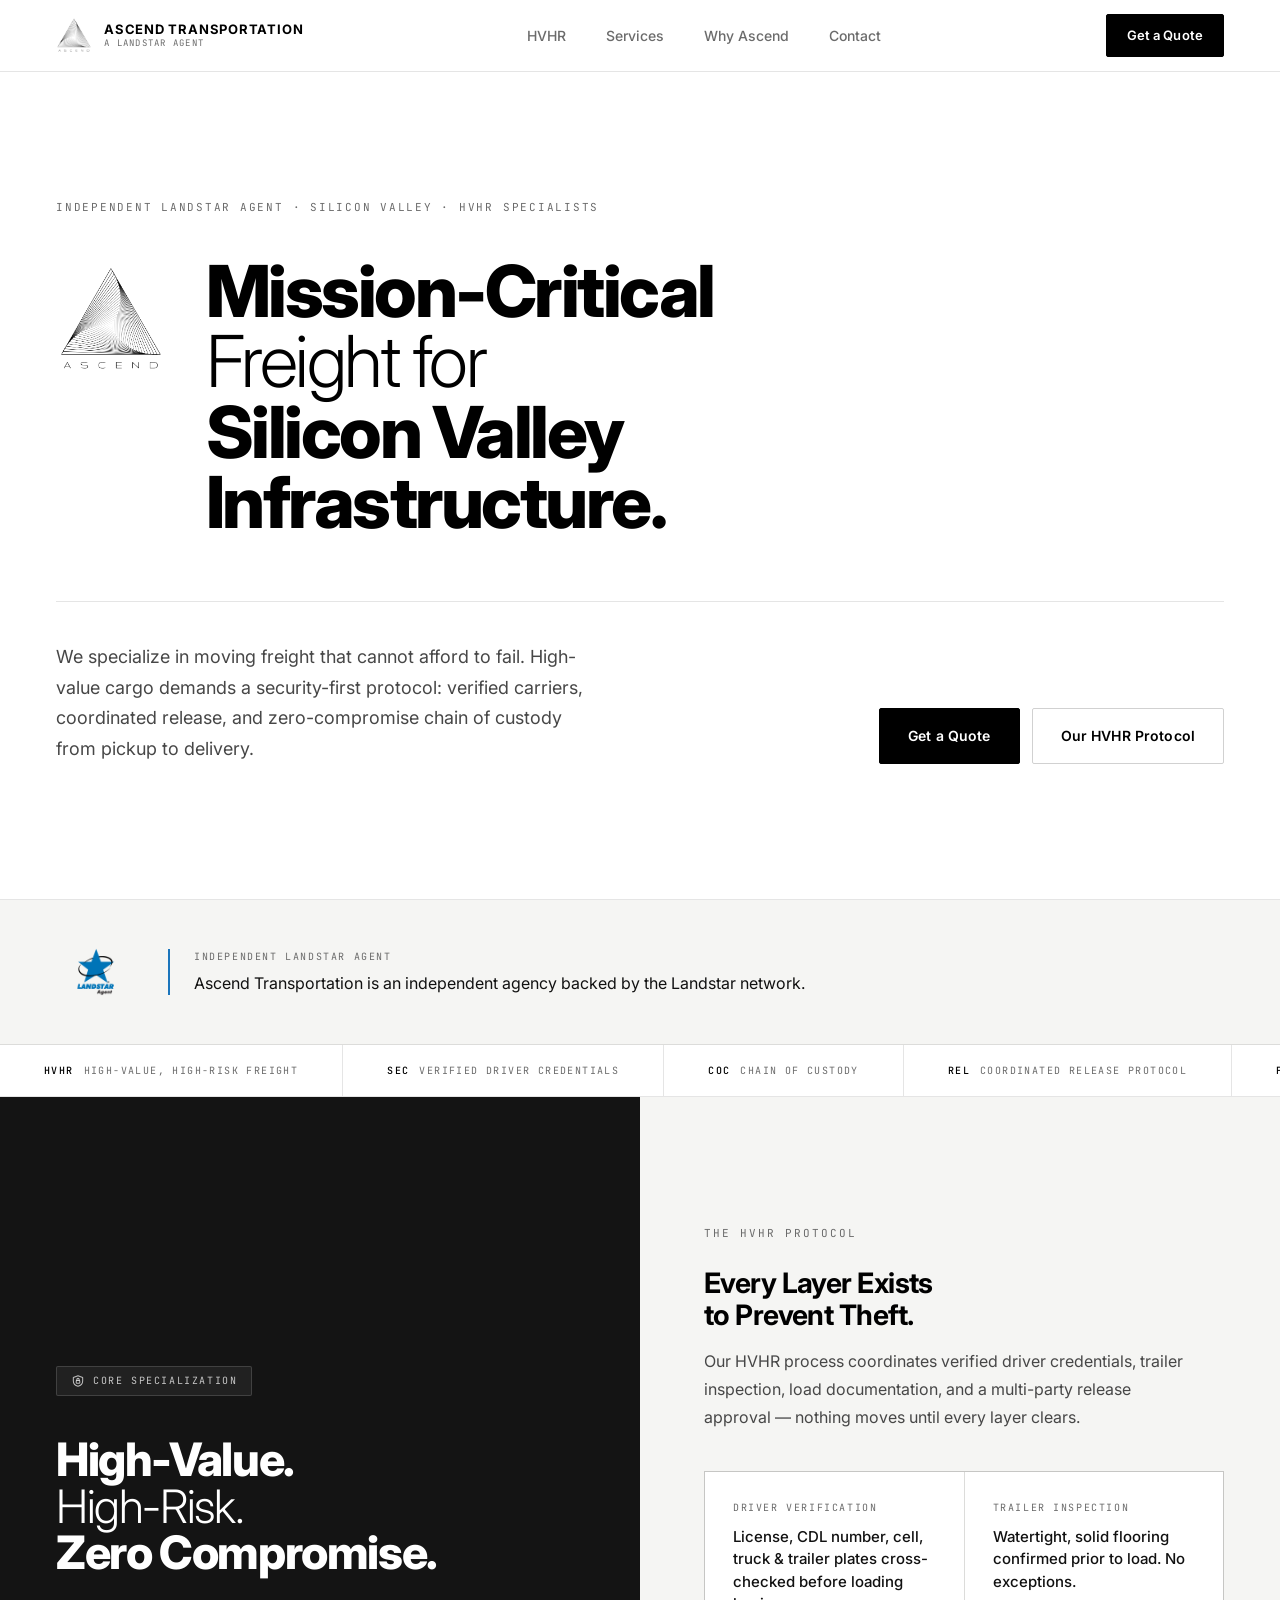
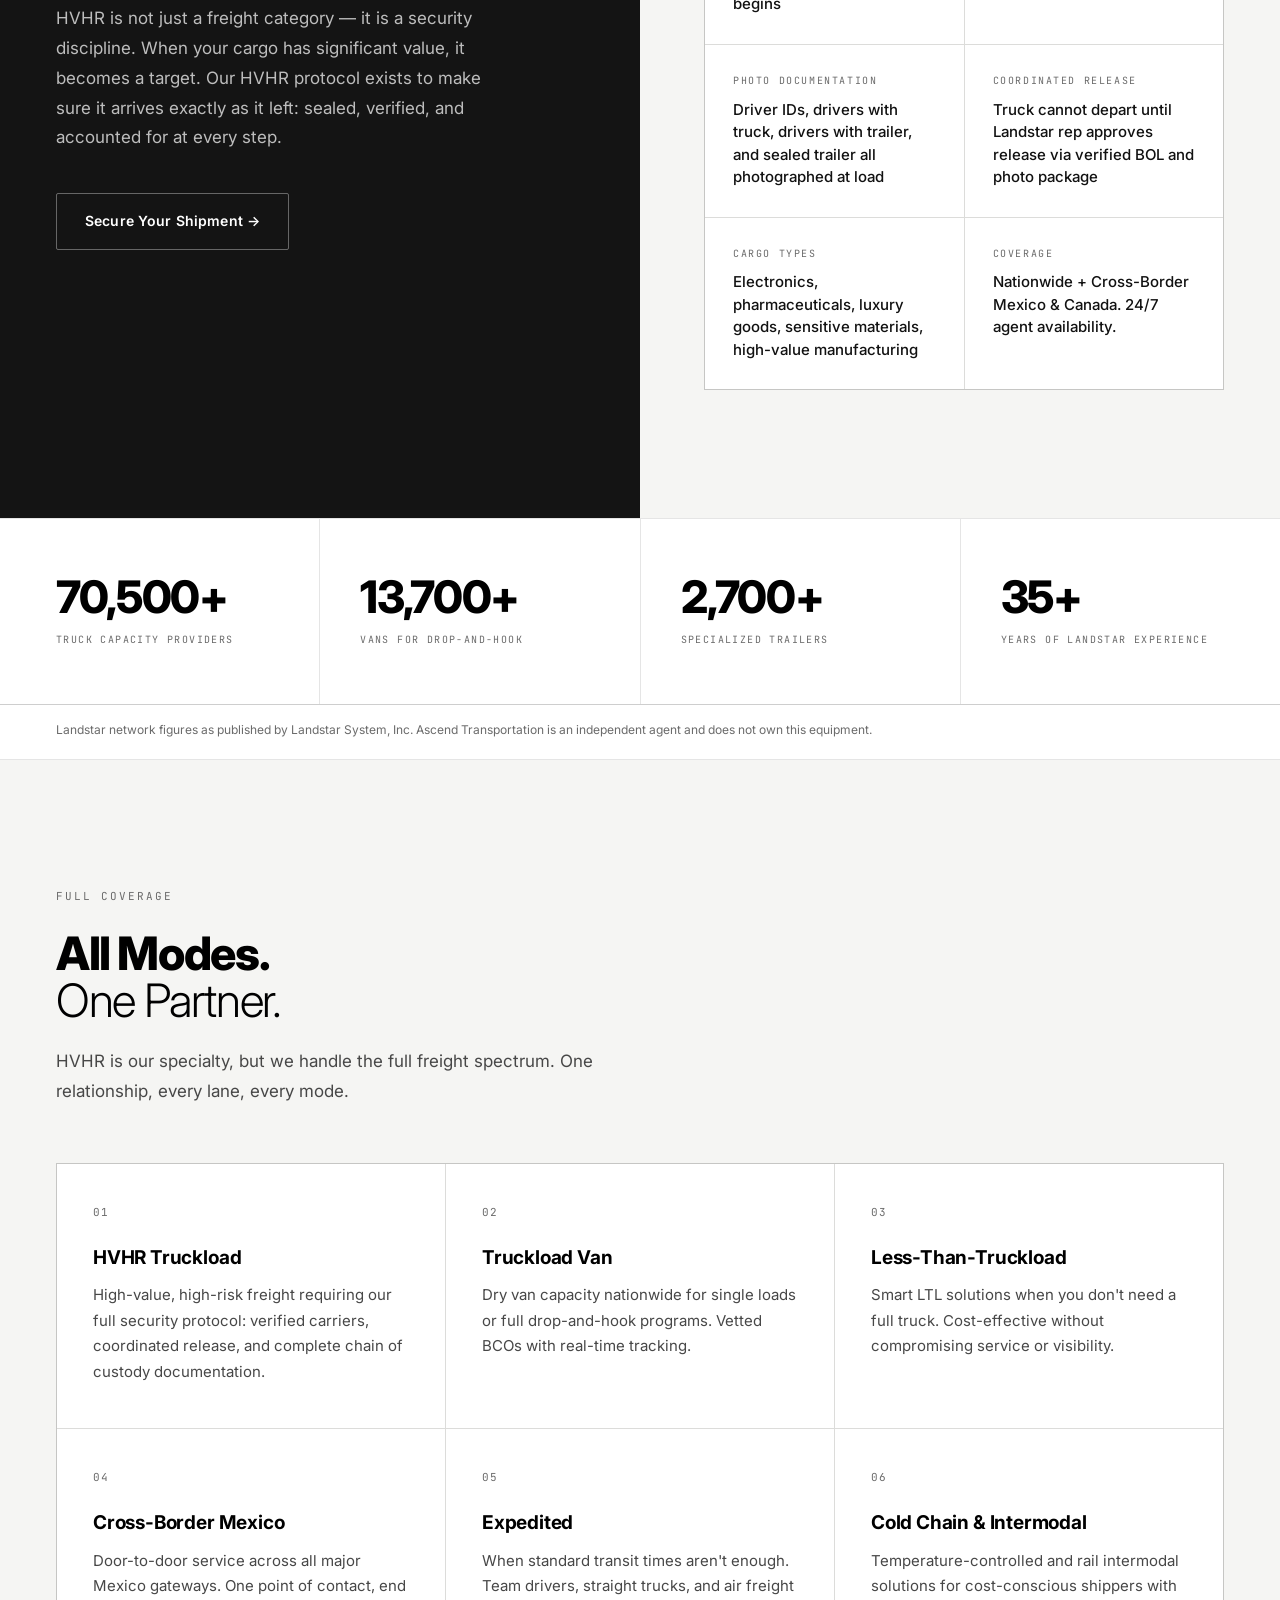
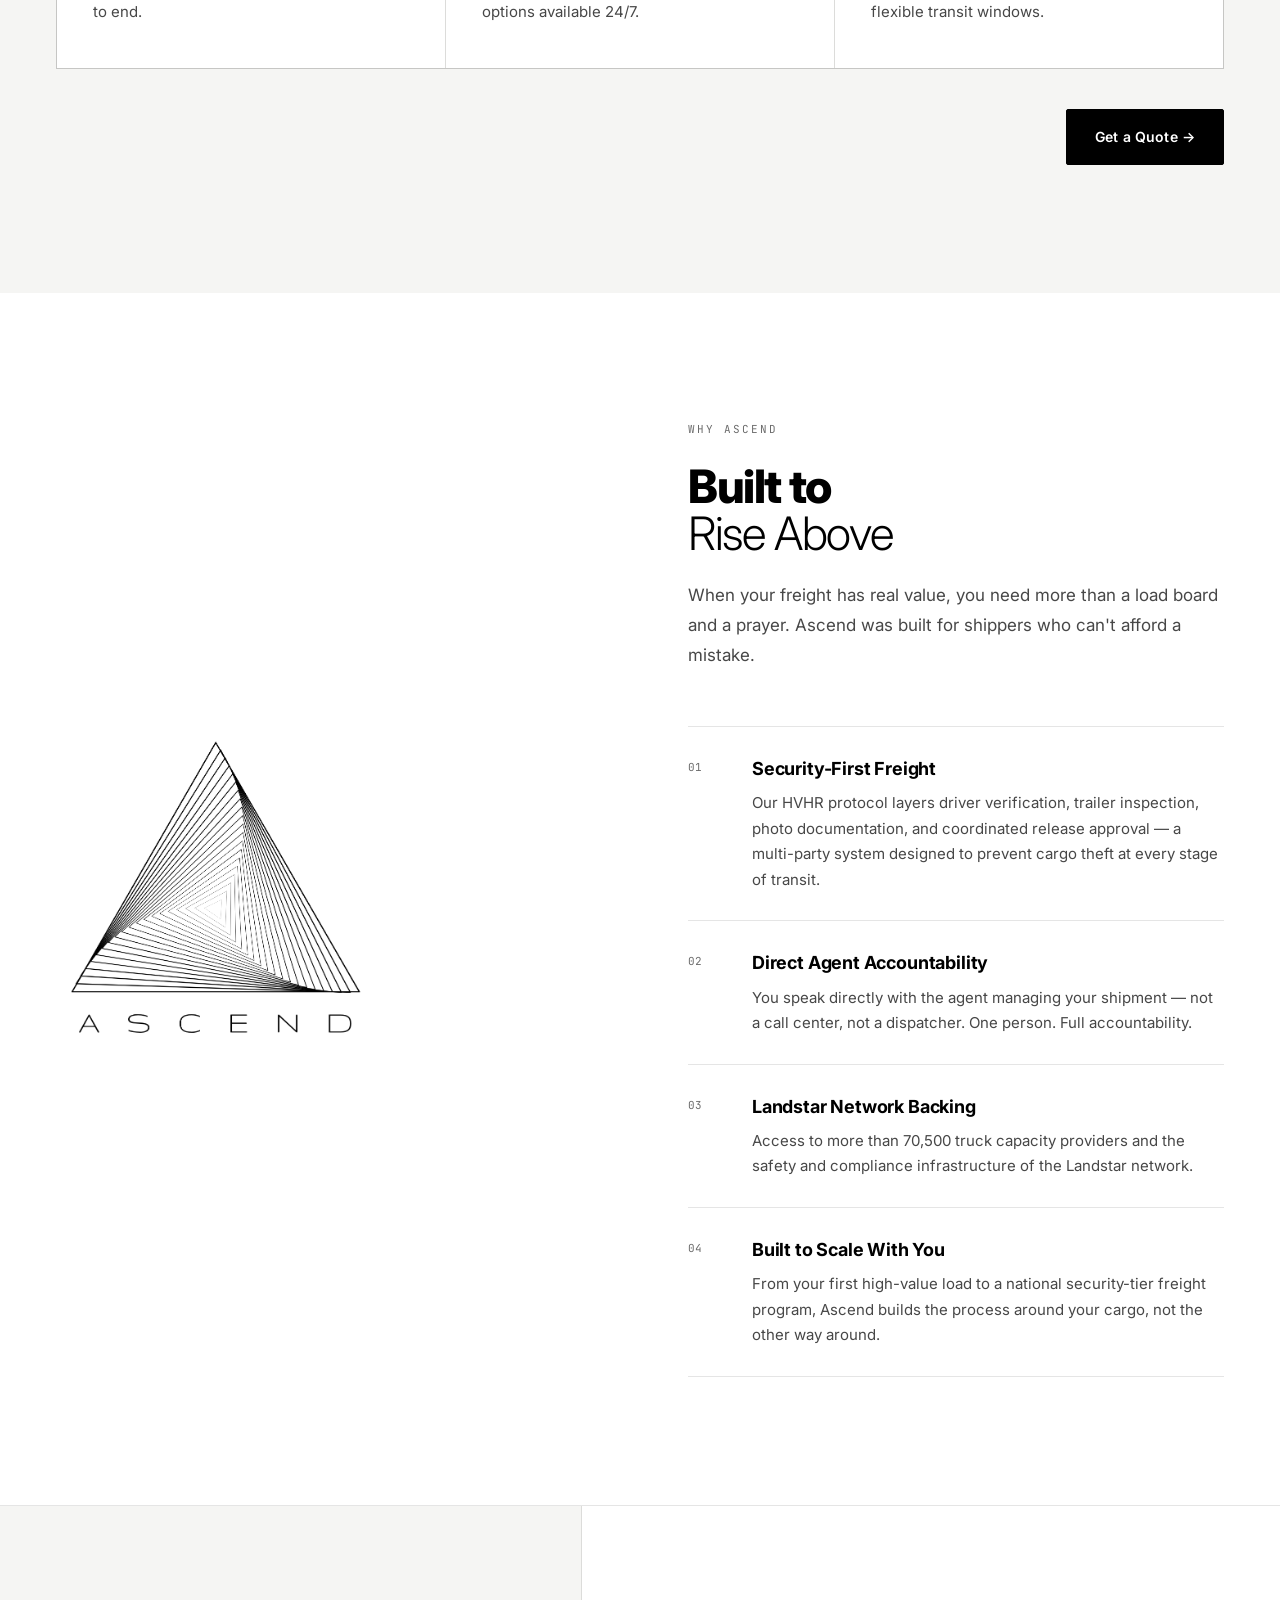
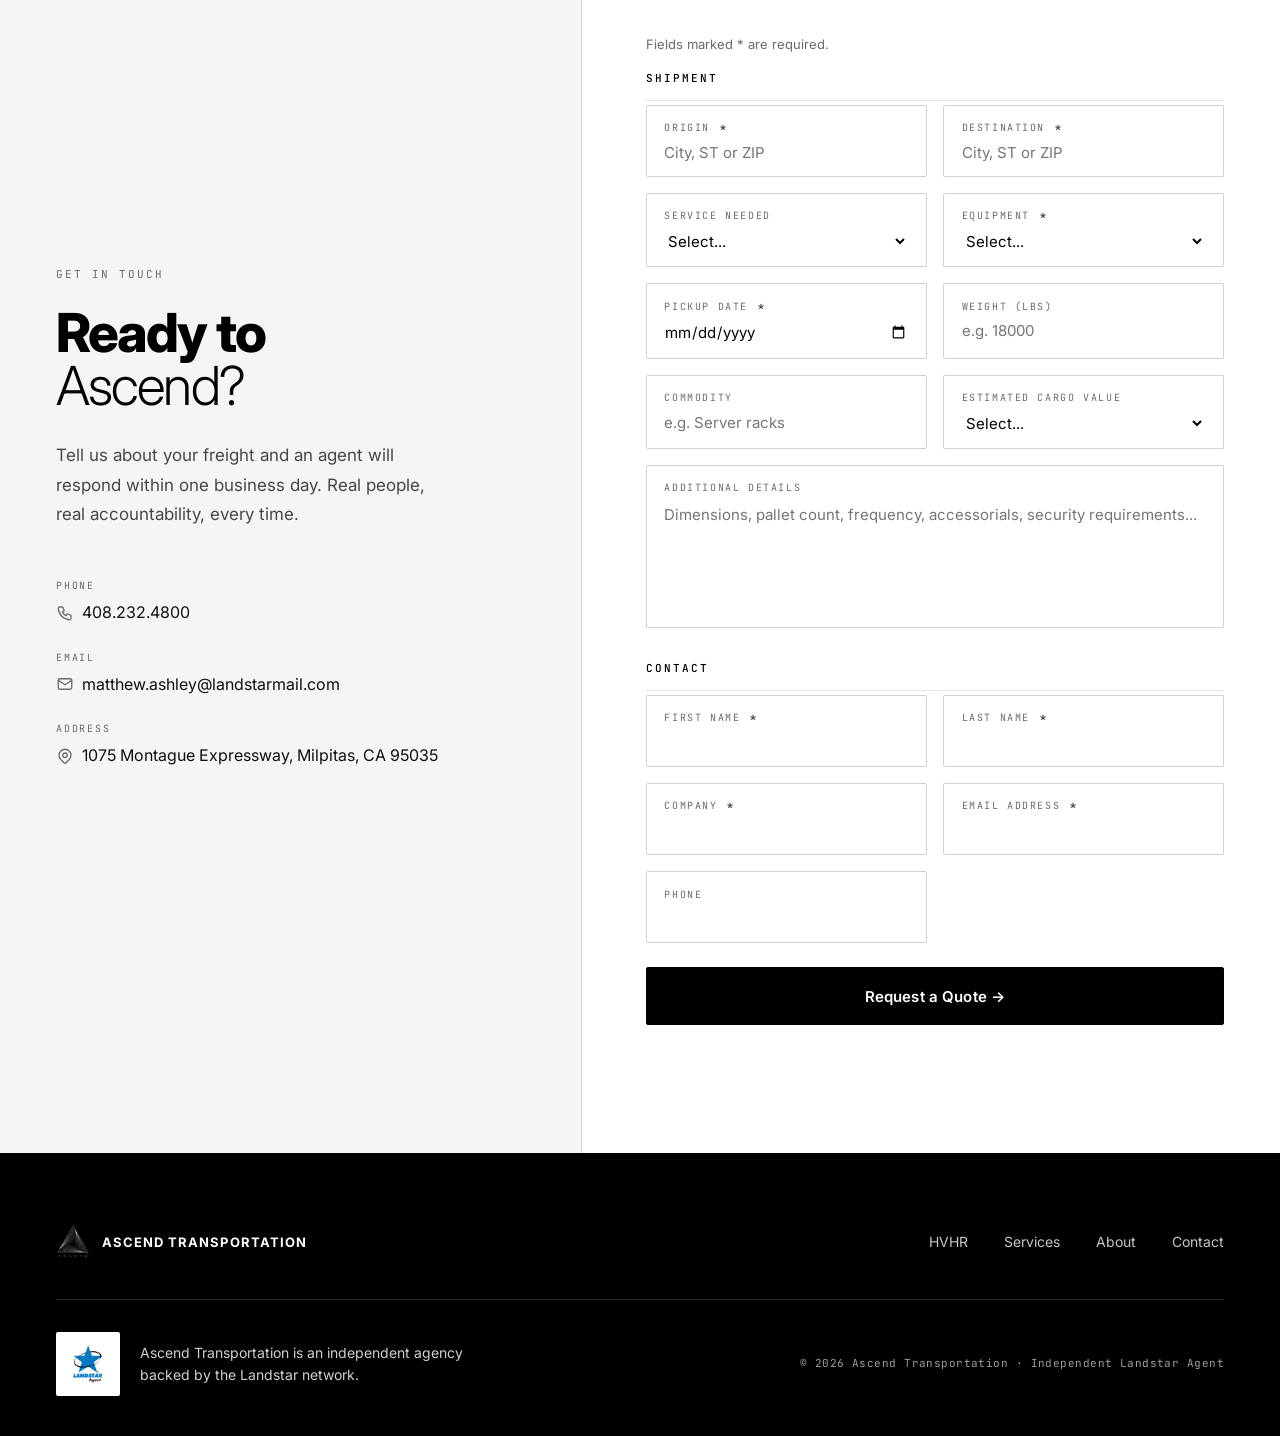
==== commit e5998df5: "Correct contact ZIP to 95035 and add email address Milpitas address ZIP was 95053 (Santa Clara Unive" ====
--- a/index.html
+++ b/index.html
@@ -276,8 +276,12 @@
       <a href="tel:4082324800"><svg class="icon" viewBox="0 0 24 24" width="18" height="18" fill="none" stroke="currentColor" stroke-width="1.75" stroke-linecap="round" stroke-linejoin="round" aria-hidden="true" focusable="false"><path d="M5 4h4l2 5-2.5 1.5a11 11 0 0 0 5 5L15 13l5 2v4a2 2 0 0 1-2 2A16 16 0 0 1 3 6a2 2 0 0 1 2-2"/></svg> 408.232.4800</a>
     </div>
     <div class="contact-detail">
+      <div class="label">Email</div>
+      <a href="mailto:matthew.ashley@landstarmail.com"><svg class="icon" viewBox="0 0 24 24" width="18" height="18" fill="none" stroke="currentColor" stroke-width="1.75" stroke-linecap="round" stroke-linejoin="round" aria-hidden="true" focusable="false"><rect x="3" y="5" width="18" height="14" rx="2"/><path d="M3 7l9 6 9-6"/></svg> matthew.ashley@landstarmail.com</a>
+    </div>
+    <div class="contact-detail">
       <div class="label">Address</div>
-      <span><svg class="icon" viewBox="0 0 24 24" width="18" height="18" fill="none" stroke="currentColor" stroke-width="1.75" stroke-linecap="round" stroke-linejoin="round" aria-hidden="true" focusable="false"><circle cx="12" cy="11" r="3"/><path d="M17.66 16.66l-4.25 4.24a2 2 0 0 1-2.82 0l-4.25-4.24a8 8 0 1 1 11.32 0z"/></svg> 1075 Montague Expressway, Milpitas CA 95053</span>
+      <span><svg class="icon" viewBox="0 0 24 24" width="18" height="18" fill="none" stroke="currentColor" stroke-width="1.75" stroke-linecap="round" stroke-linejoin="round" aria-hidden="true" focusable="false"><circle cx="12" cy="11" r="3"/><path d="M17.66 16.66l-4.25 4.24a2 2 0 0 1-2.82 0l-4.25-4.24a8 8 0 1 1 11.32 0z"/></svg> 1075 Montague Expressway, Milpitas, CA 95035</span>
     </div>
   </div>
   <div class="contact-right fade-up" style="transition-delay:.15s">
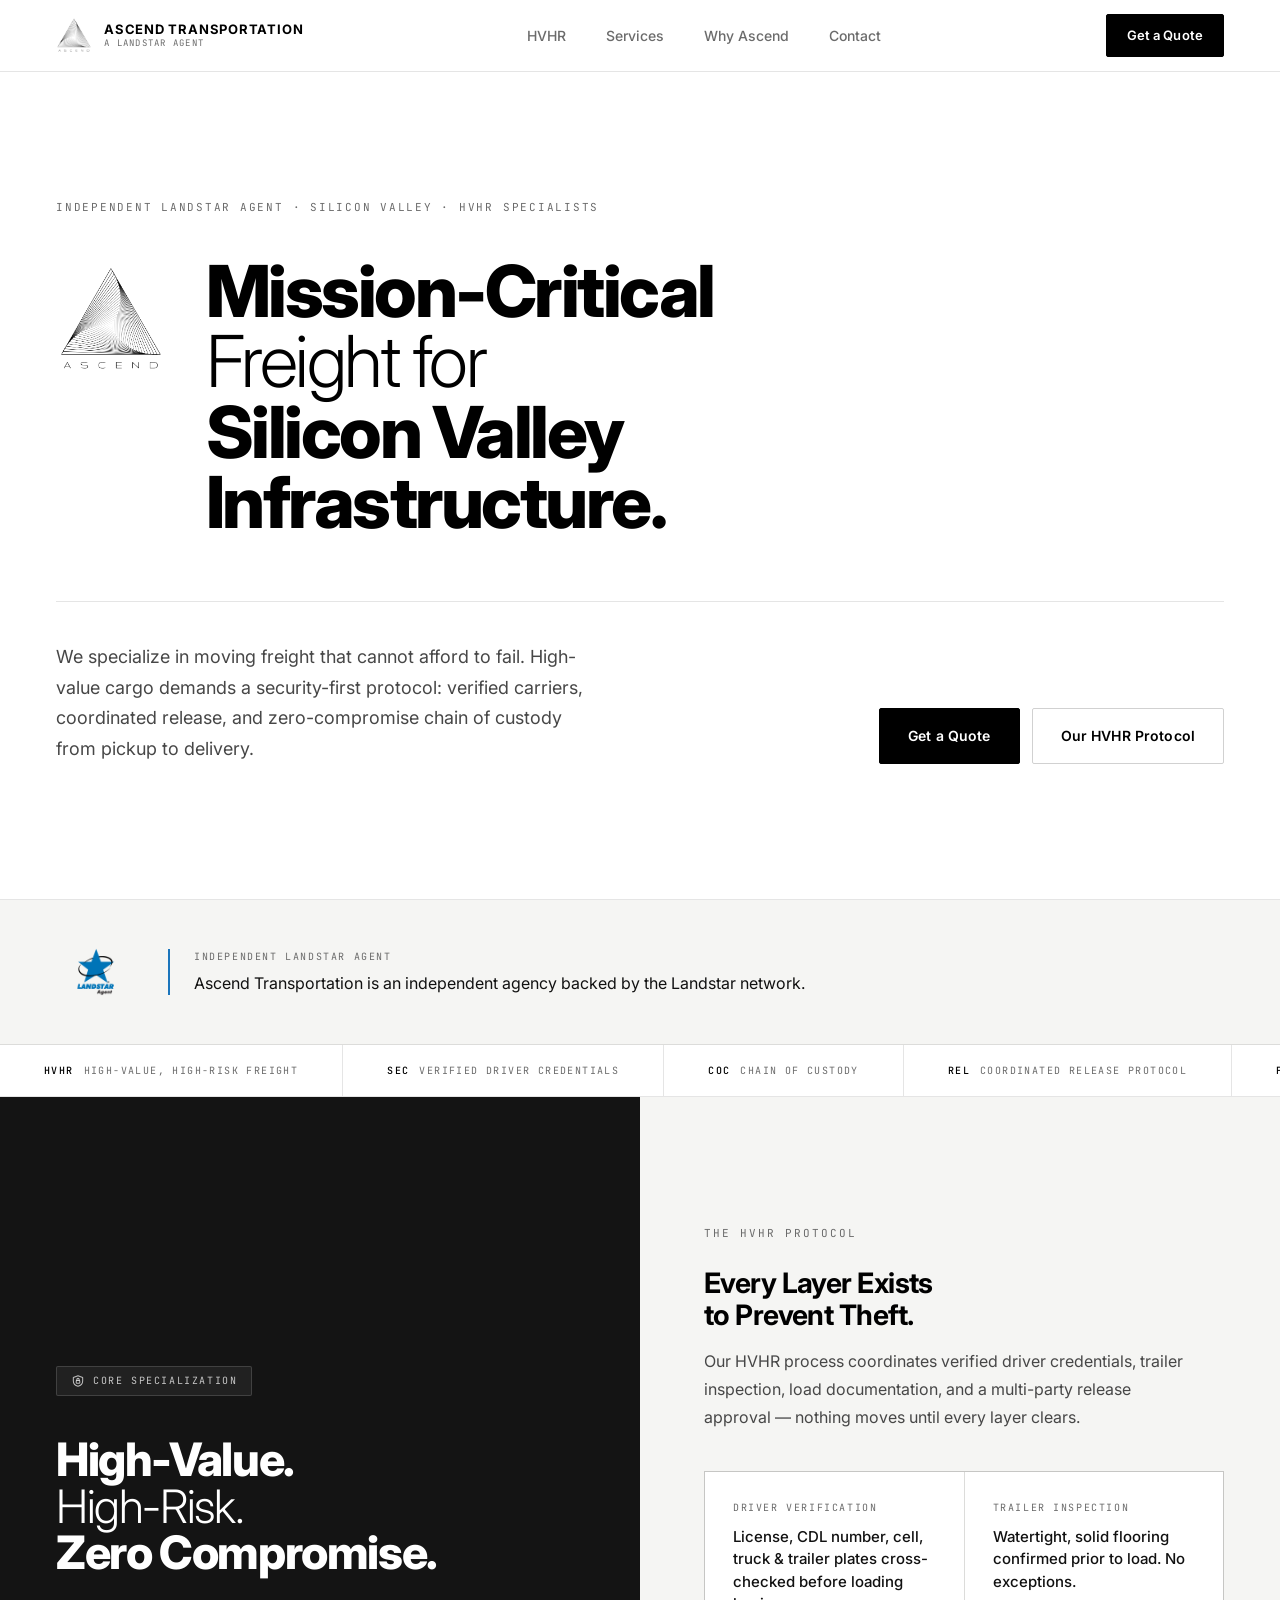
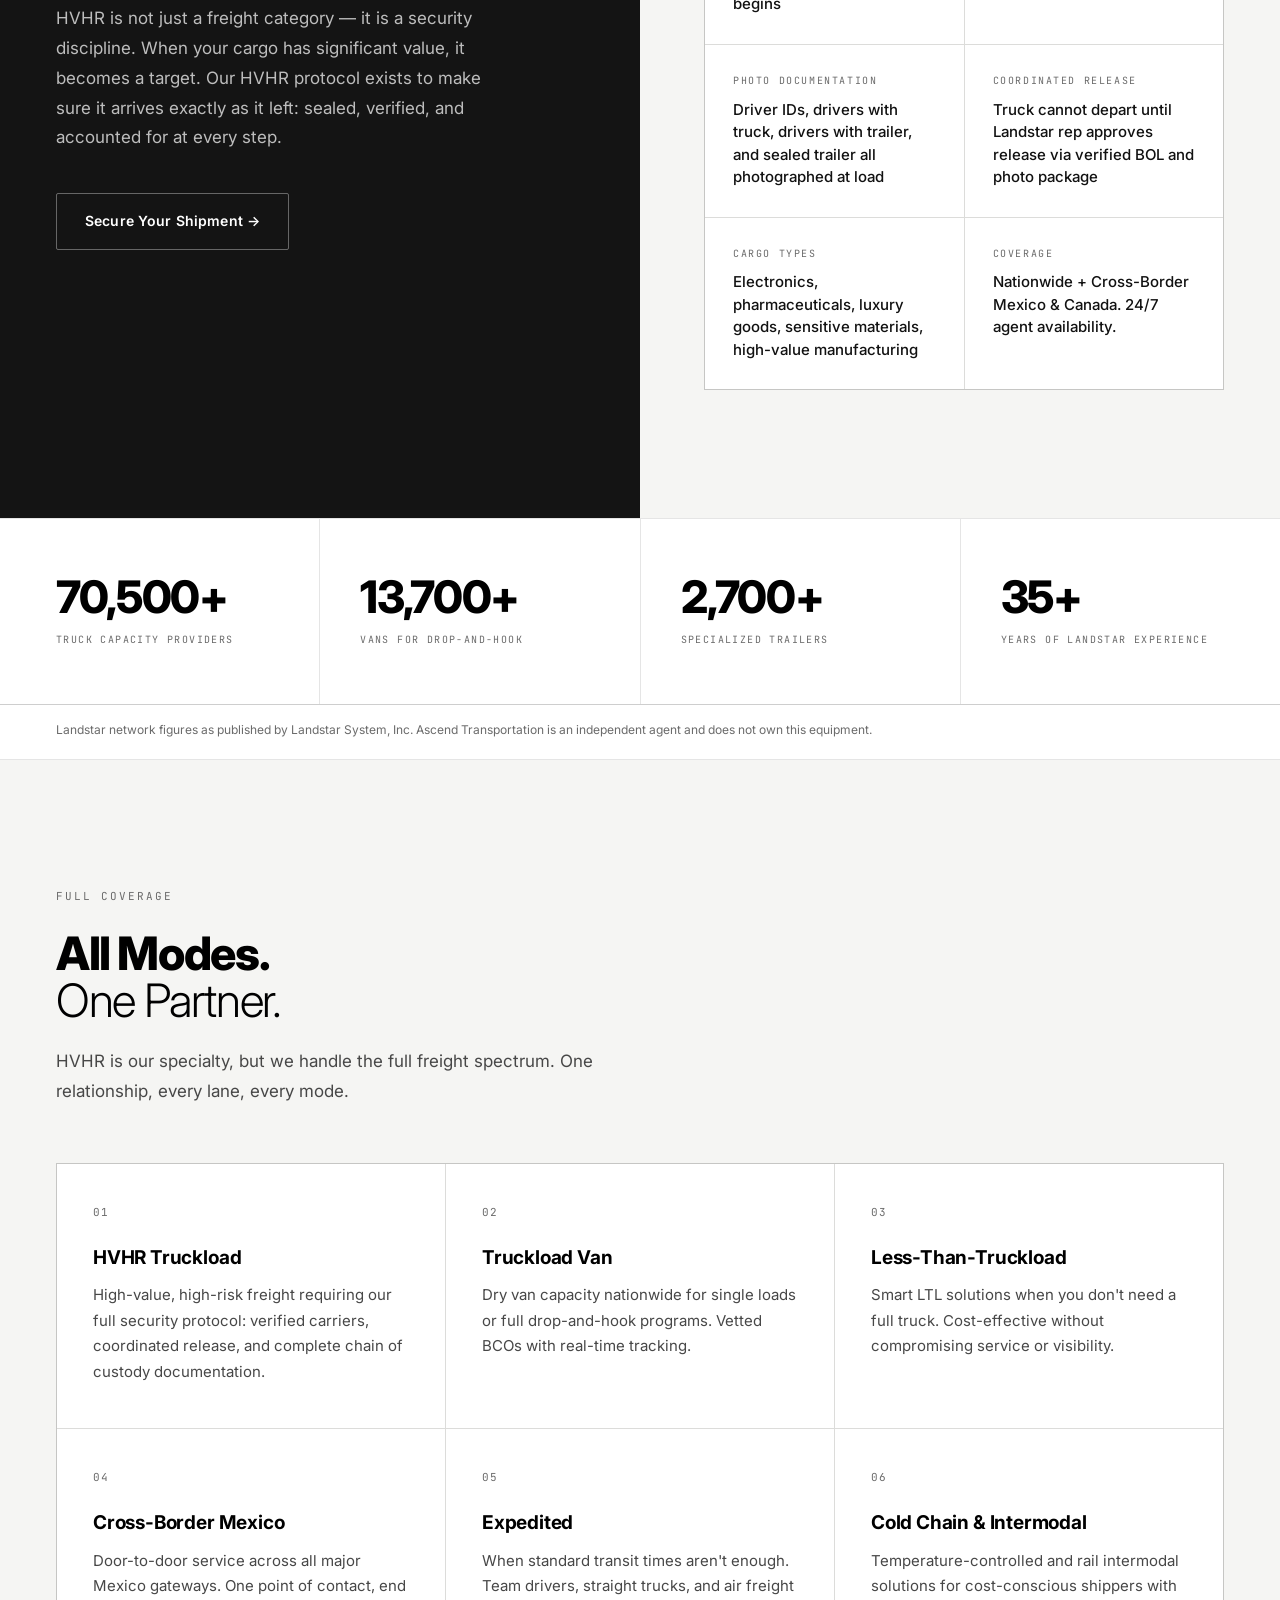
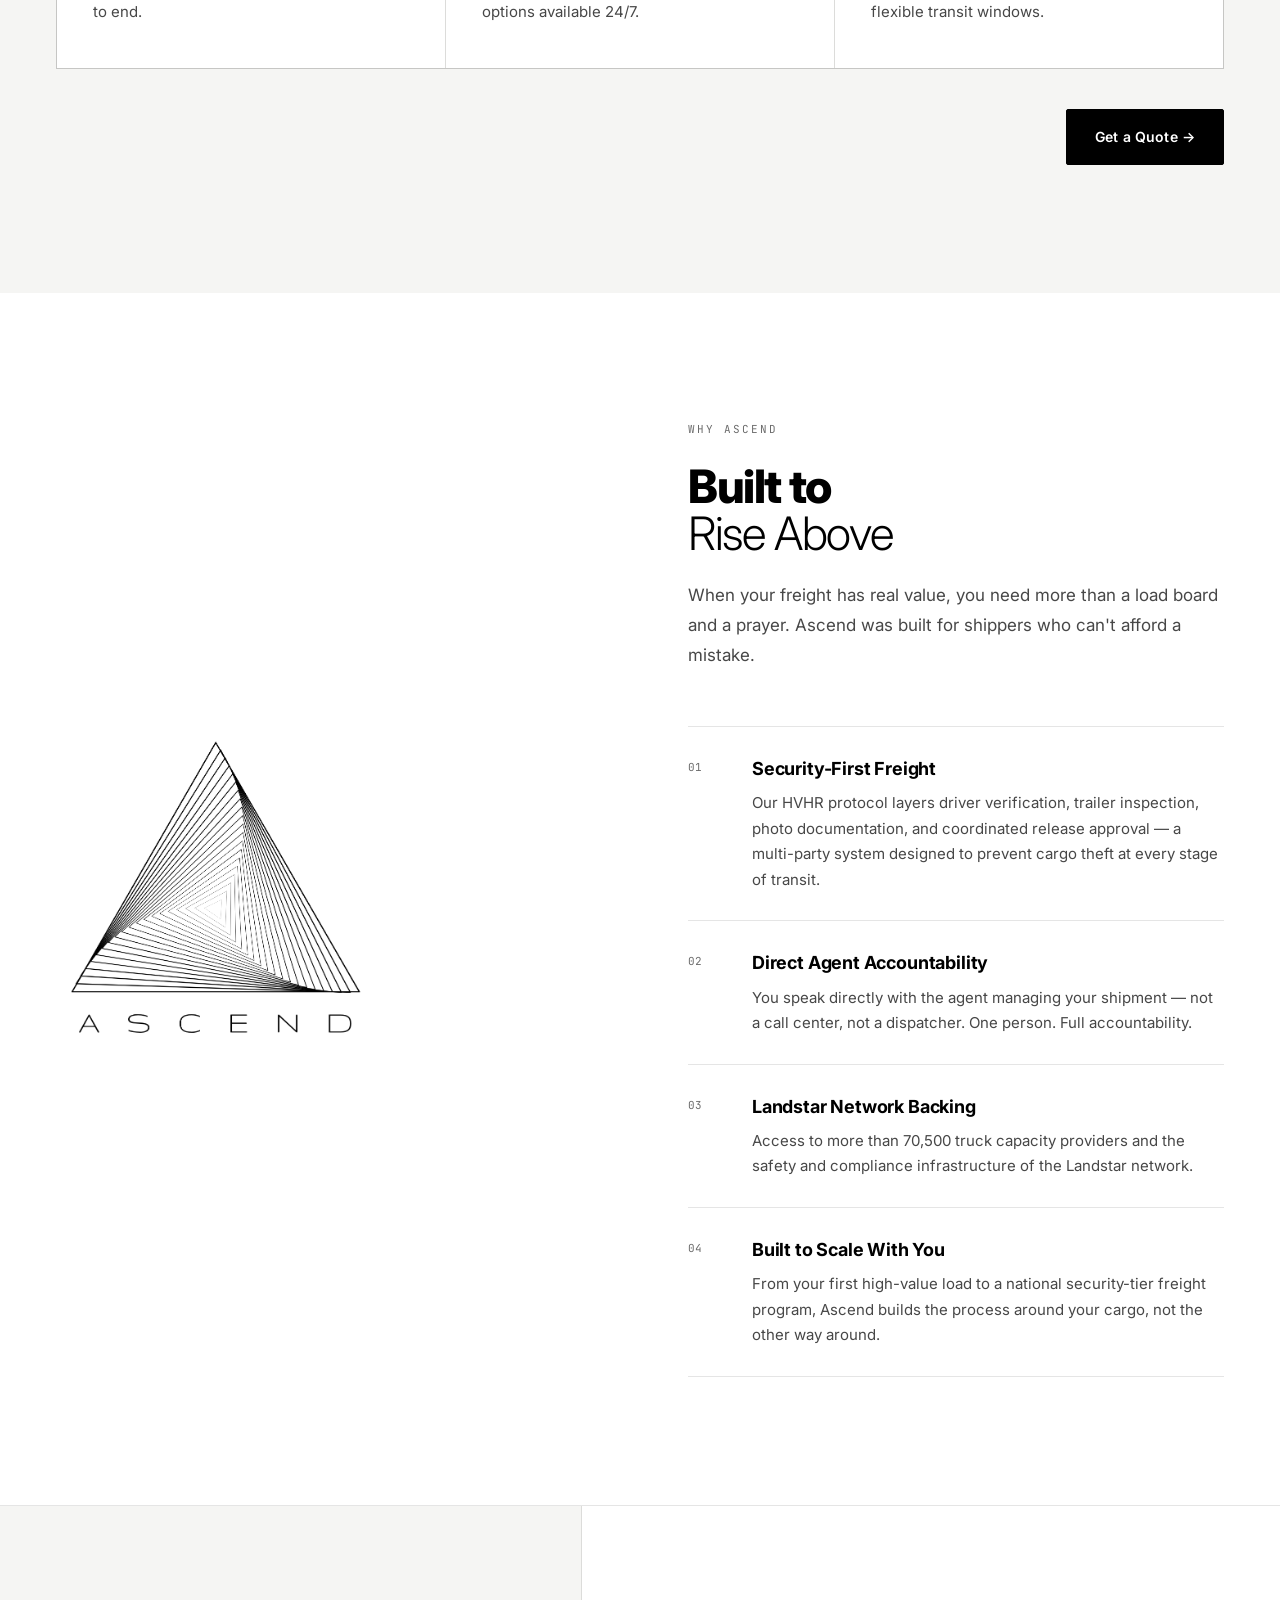
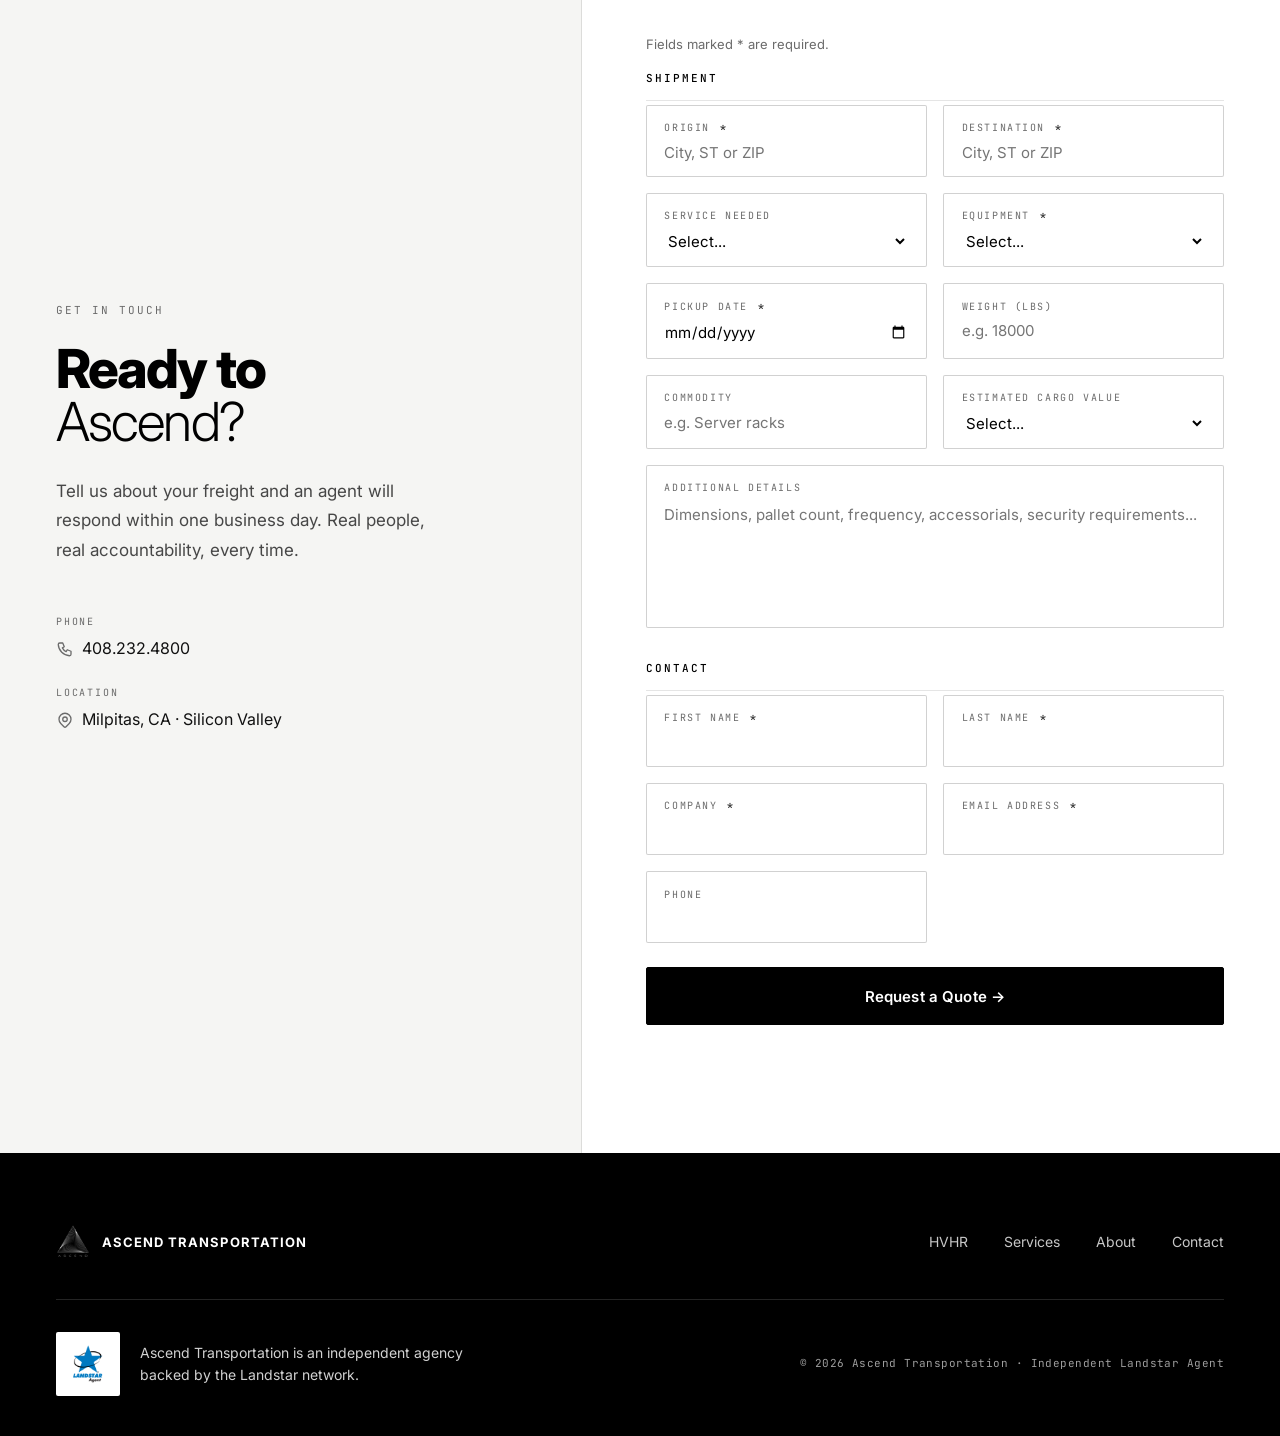
==== commit c8c27ab0: "Remove email and street address from contact section Per owner request: no public email for now (quo" ====
--- a/index.html
+++ b/index.html
@@ -276,12 +276,8 @@
       <a href="tel:4082324800"><svg class="icon" viewBox="0 0 24 24" width="18" height="18" fill="none" stroke="currentColor" stroke-width="1.75" stroke-linecap="round" stroke-linejoin="round" aria-hidden="true" focusable="false"><path d="M5 4h4l2 5-2.5 1.5a11 11 0 0 0 5 5L15 13l5 2v4a2 2 0 0 1-2 2A16 16 0 0 1 3 6a2 2 0 0 1 2-2"/></svg> 408.232.4800</a>
     </div>
     <div class="contact-detail">
-      <div class="label">Email</div>
-      <a href="mailto:matthew.ashley@landstarmail.com"><svg class="icon" viewBox="0 0 24 24" width="18" height="18" fill="none" stroke="currentColor" stroke-width="1.75" stroke-linecap="round" stroke-linejoin="round" aria-hidden="true" focusable="false"><rect x="3" y="5" width="18" height="14" rx="2"/><path d="M3 7l9 6 9-6"/></svg> matthew.ashley@landstarmail.com</a>
-    </div>
-    <div class="contact-detail">
-      <div class="label">Address</div>
-      <span><svg class="icon" viewBox="0 0 24 24" width="18" height="18" fill="none" stroke="currentColor" stroke-width="1.75" stroke-linecap="round" stroke-linejoin="round" aria-hidden="true" focusable="false"><circle cx="12" cy="11" r="3"/><path d="M17.66 16.66l-4.25 4.24a2 2 0 0 1-2.82 0l-4.25-4.24a8 8 0 1 1 11.32 0z"/></svg> 1075 Montague Expressway, Milpitas, CA 95035</span>
+      <div class="label">Location</div>
+      <span><svg class="icon" viewBox="0 0 24 24" width="18" height="18" fill="none" stroke="currentColor" stroke-width="1.75" stroke-linecap="round" stroke-linejoin="round" aria-hidden="true" focusable="false"><circle cx="12" cy="11" r="3"/><path d="M17.66 16.66l-4.25 4.24a2 2 0 0 1-2.82 0l-4.25-4.24a8 8 0 1 1 11.32 0z"/></svg> Milpitas, CA · Silicon Valley</span>
     </div>
   </div>
   <div class="contact-right fade-up" style="transition-delay:.15s">
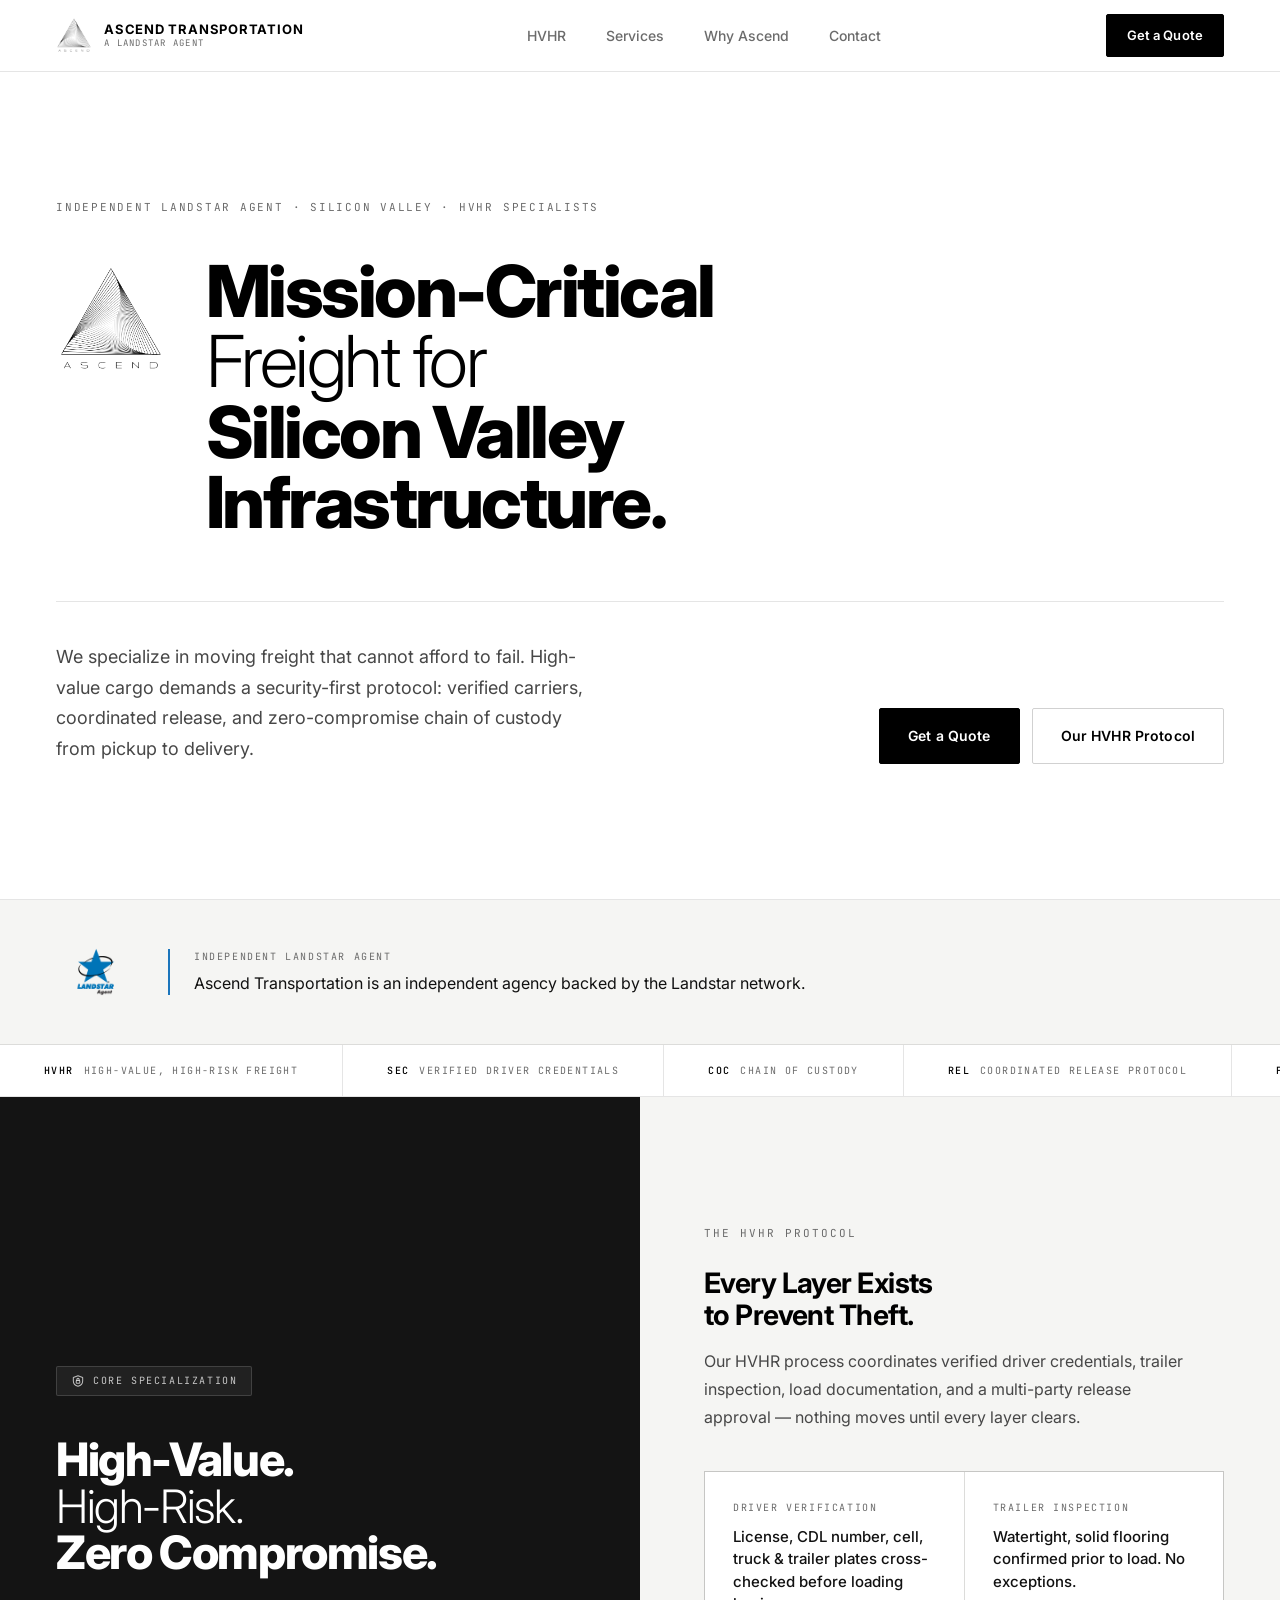
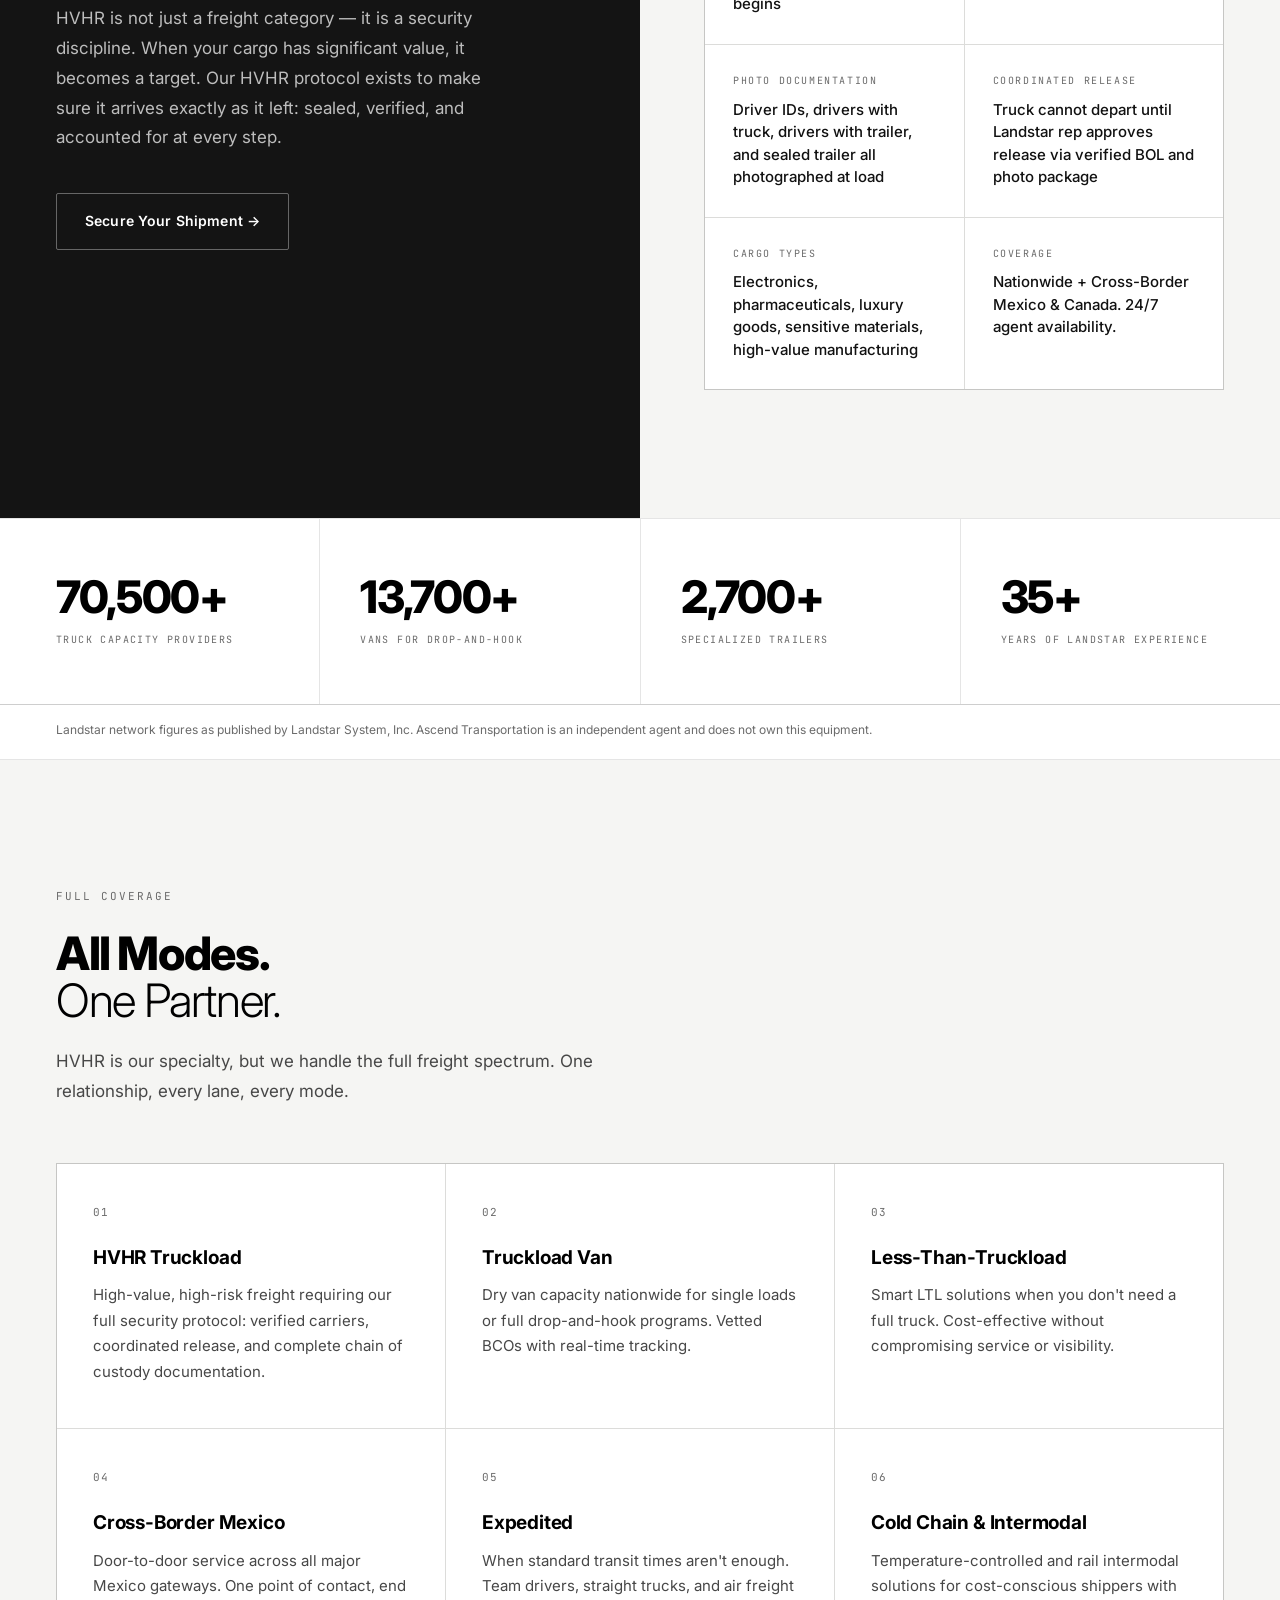
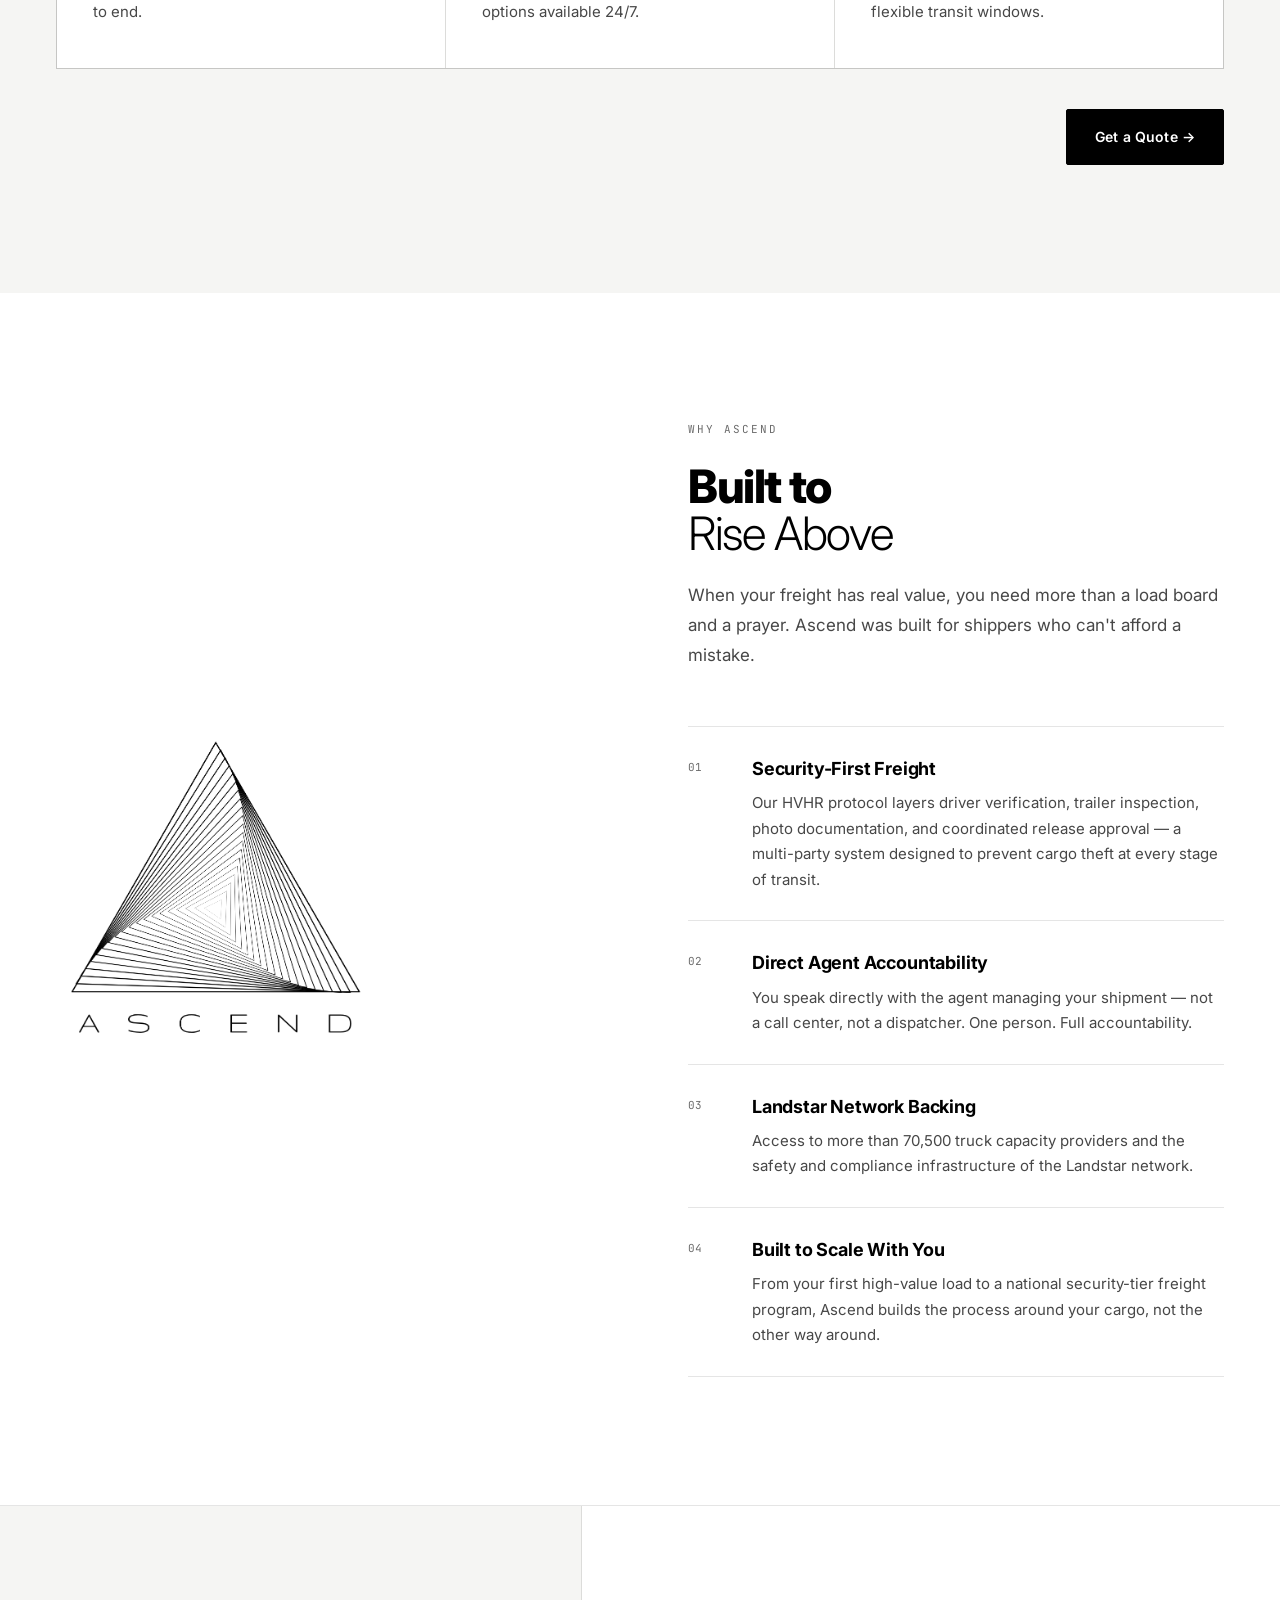
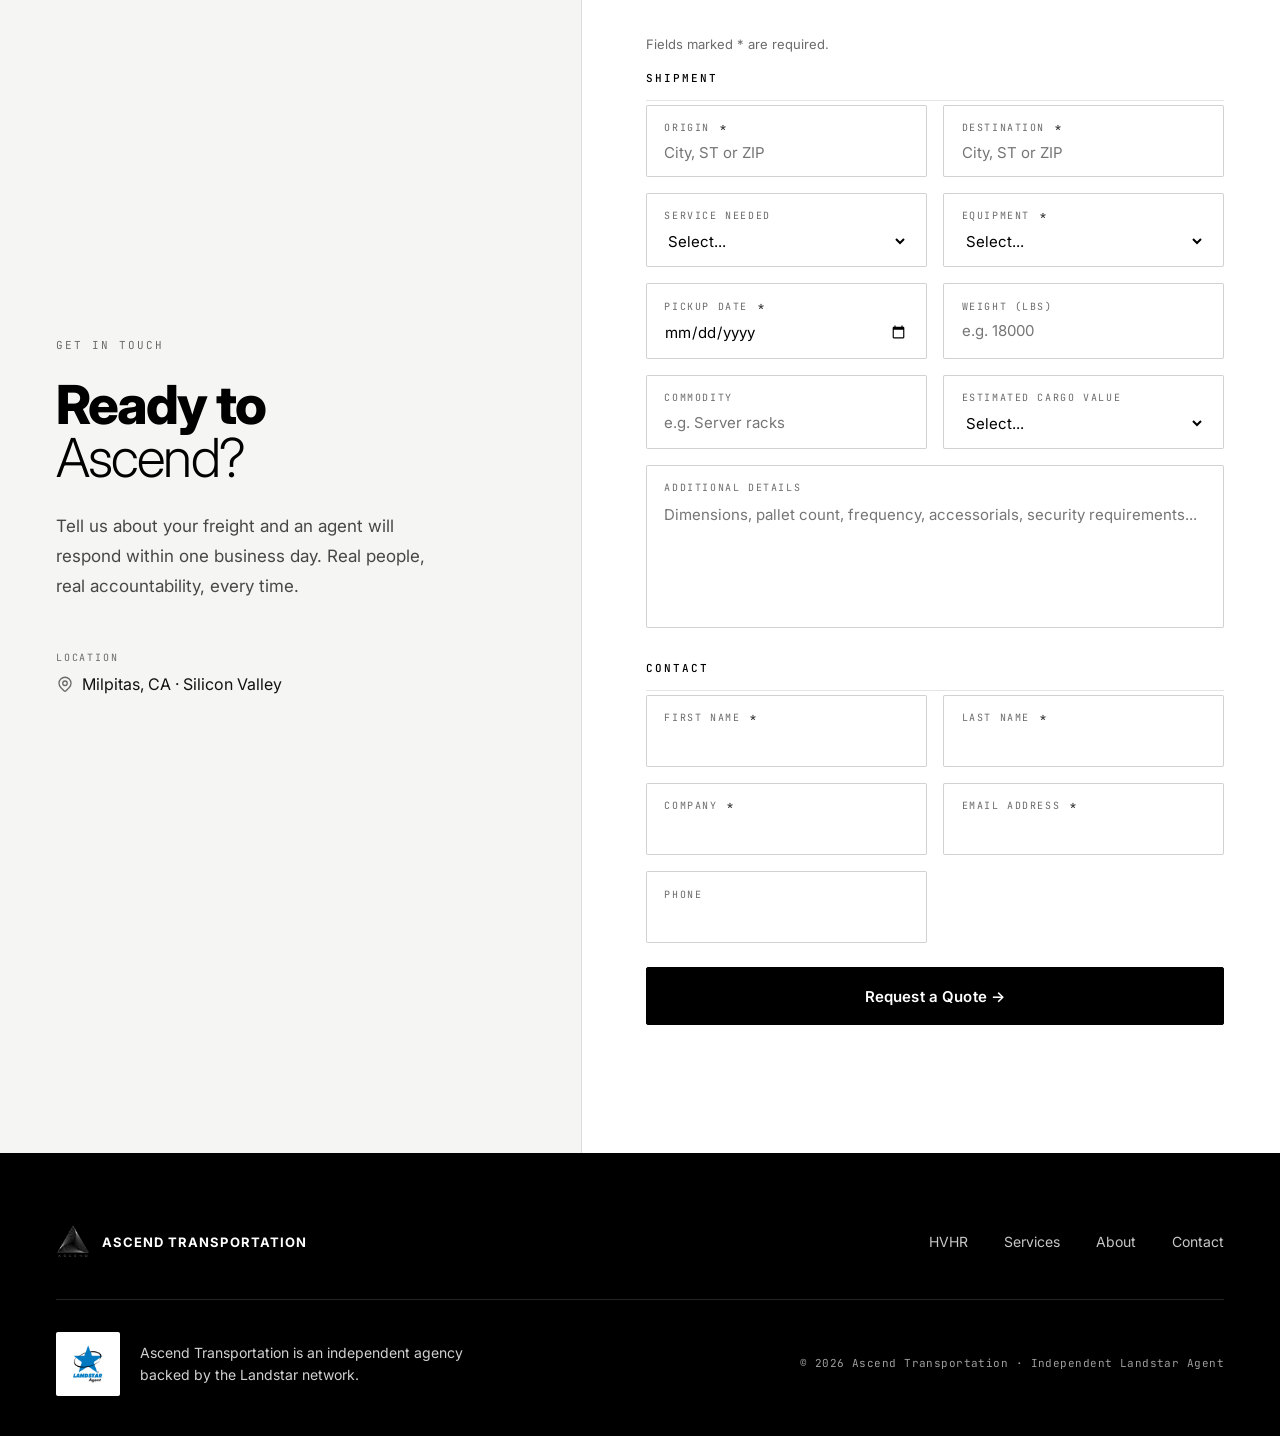
==== commit cc79fb98: "Remove phone number from contact section and form errors Per owner request, no public phone number f" ====
--- a/index.html
+++ b/index.html
@@ -271,10 +271,6 @@
     <div class="section-eyebrow">Get in Touch</div>
     <h2>Ready to<br><span class="thin">Ascend?</span></h2>
     <p>Tell us about your freight and an agent will respond within one business day. Real people, real accountability, every time.</p>
-    <div class="contact-detail">
-      <div class="label">Phone</div>
-      <a href="tel:4082324800"><svg class="icon" viewBox="0 0 24 24" width="18" height="18" fill="none" stroke="currentColor" stroke-width="1.75" stroke-linecap="round" stroke-linejoin="round" aria-hidden="true" focusable="false"><path d="M5 4h4l2 5-2.5 1.5a11 11 0 0 0 5 5L15 13l5 2v4a2 2 0 0 1-2 2A16 16 0 0 1 3 6a2 2 0 0 1 2-2"/></svg> 408.232.4800</a>
-    </div>
     <div class="contact-detail">
       <div class="label">Location</div>
       <span><svg class="icon" viewBox="0 0 24 24" width="18" height="18" fill="none" stroke="currentColor" stroke-width="1.75" stroke-linecap="round" stroke-linejoin="round" aria-hidden="true" focusable="false"><circle cx="12" cy="11" r="3"/><path d="M17.66 16.66l-4.25 4.24a2 2 0 0 1-2.82 0l-4.25-4.24a8 8 0 1 1 11.32 0z"/></svg> Milpitas, CA · Silicon Valley</span>
@@ -524,13 +520,9 @@
     el.addEventListener('blur', () => { if (el.hasAttribute('aria-invalid')) { el.checkValidity() ? clearError(el) : showError(el); } });
     el.addEventListener('input', () => { if (el.hasAttribute('aria-invalid') && el.checkValidity()) clearError(el); });
   });
-  // Builds the error message from text nodes so server-provided text can't inject markup.
+  // Uses textContent so server-provided text can't inject markup.
   const showStatus = (message) => {
-    status.textContent = message + ' Please try again, or call us at ';
-    const tel = document.createElement('a');
-    tel.href = 'tel:4082324800';
-    tel.textContent = '408.232.4800';
-    status.append(tel, '.');
+    status.textContent = message + ' Please try again in a few minutes.';
     status.hidden = false;
   };
 
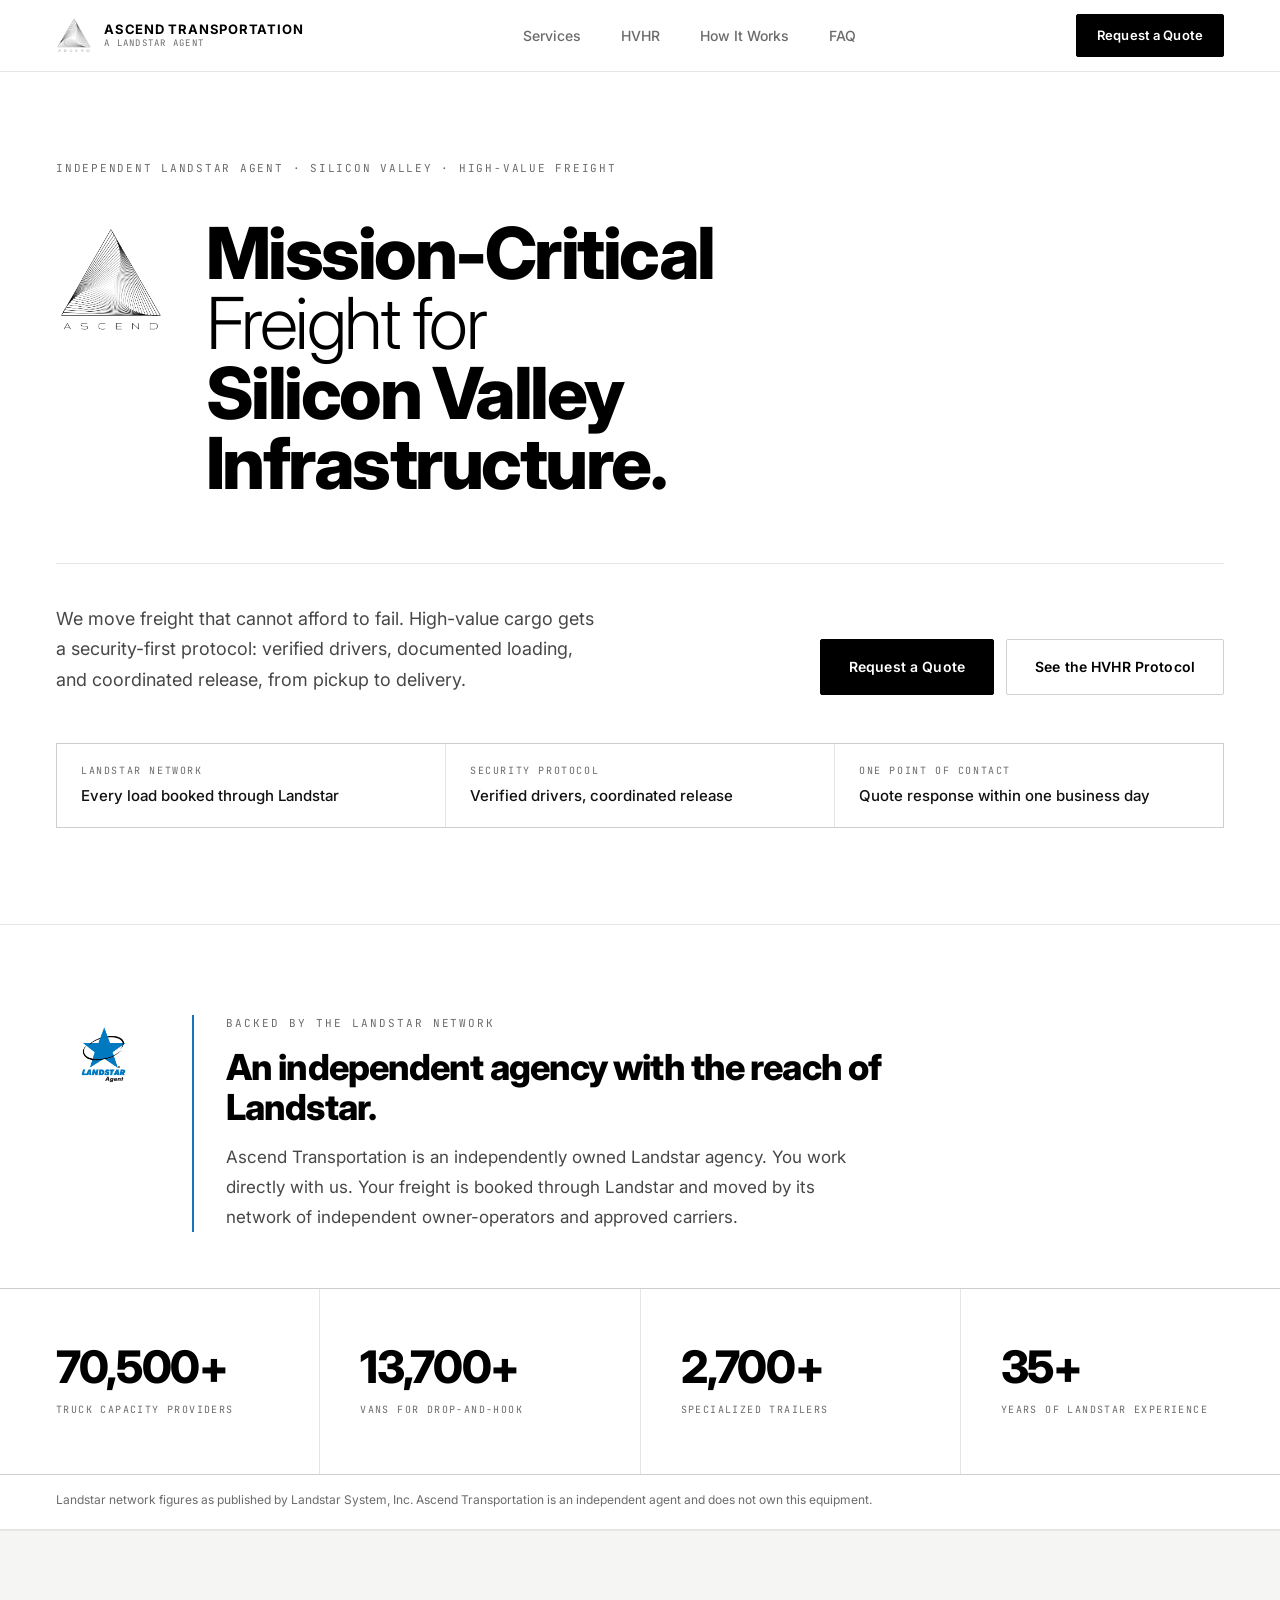
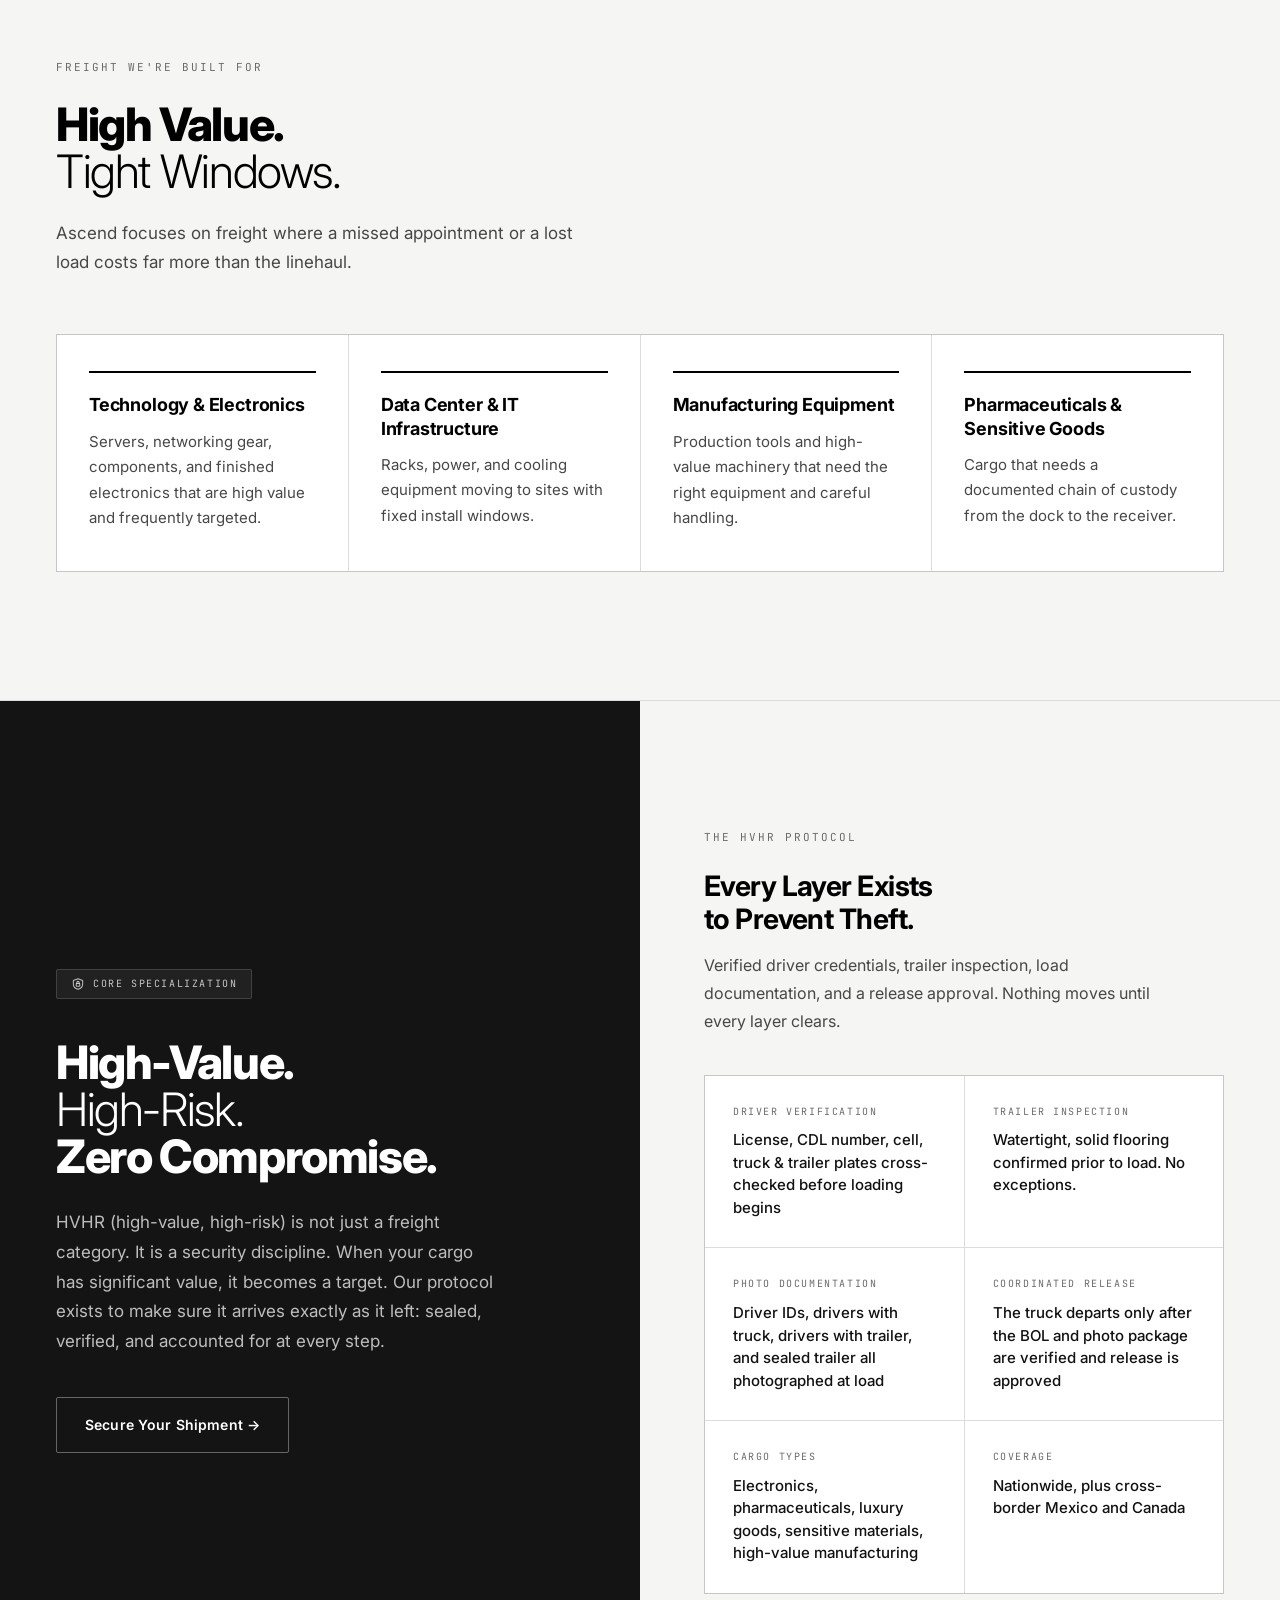
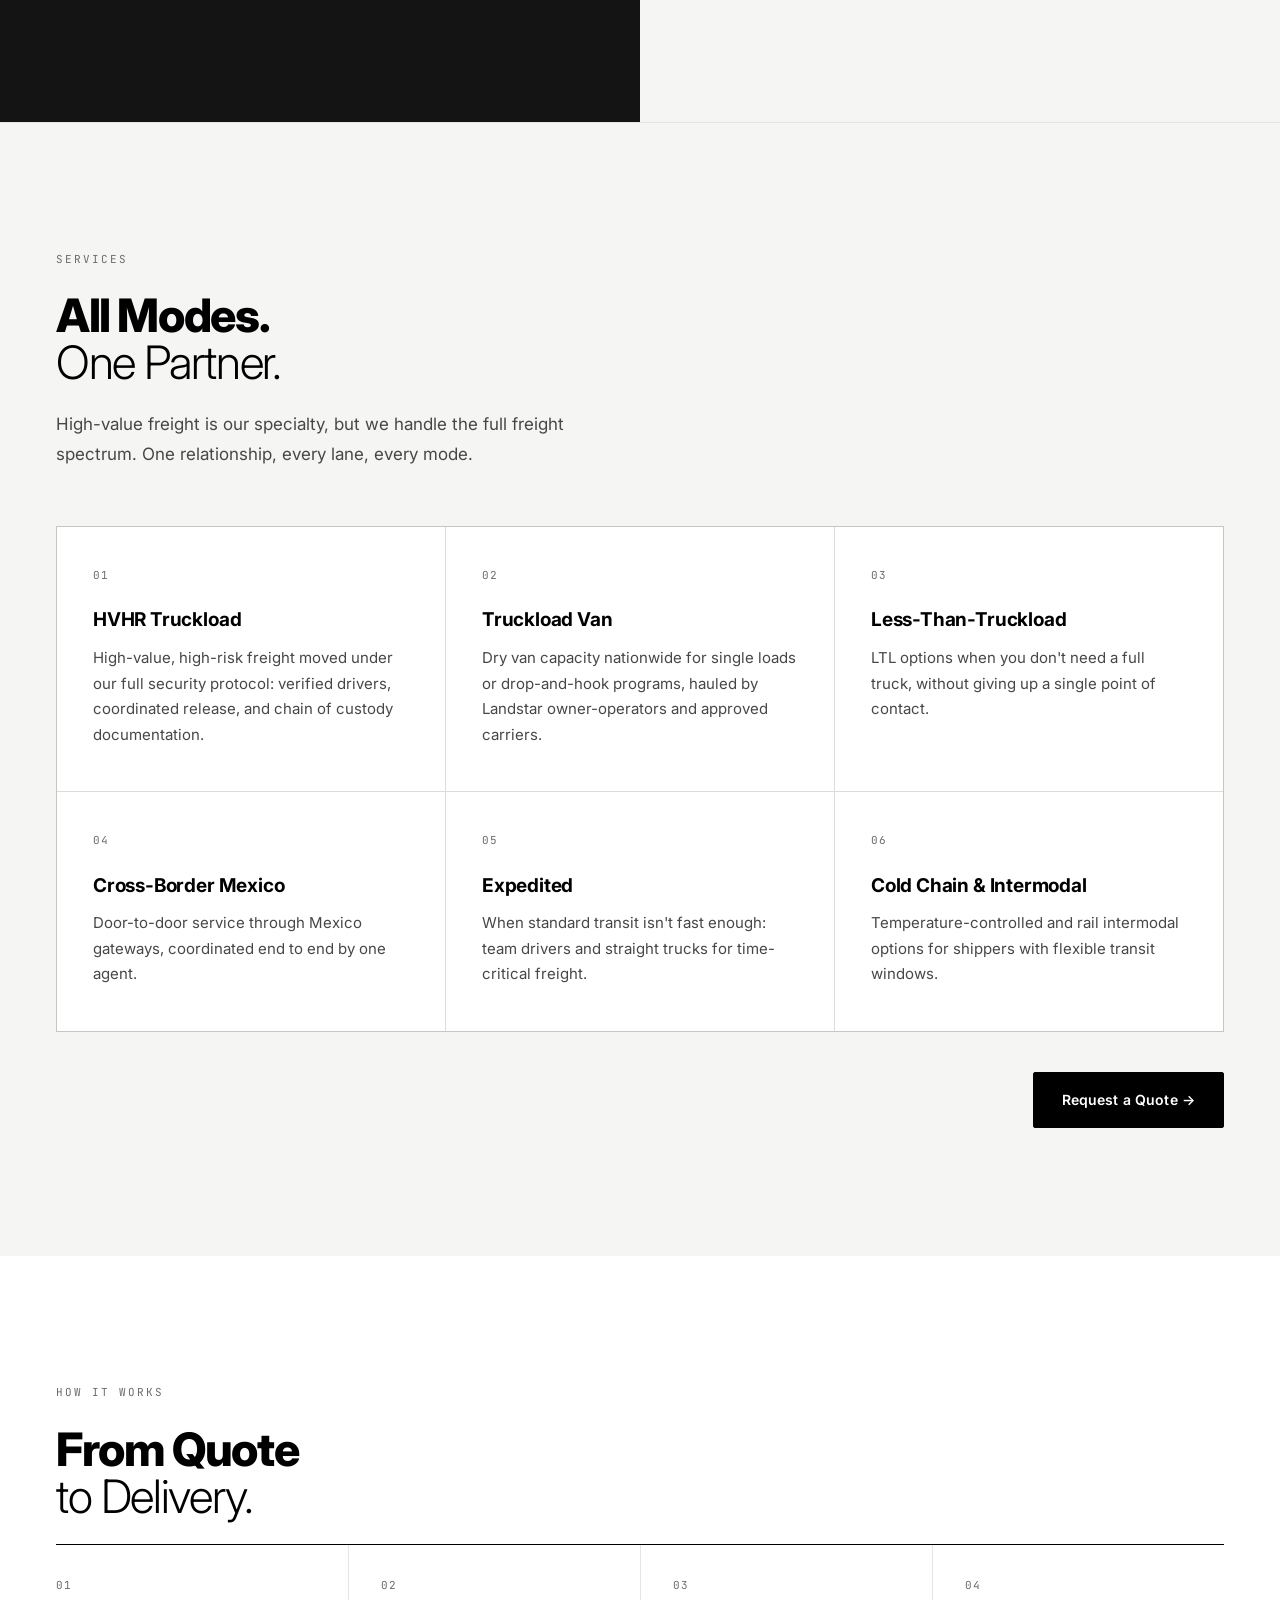
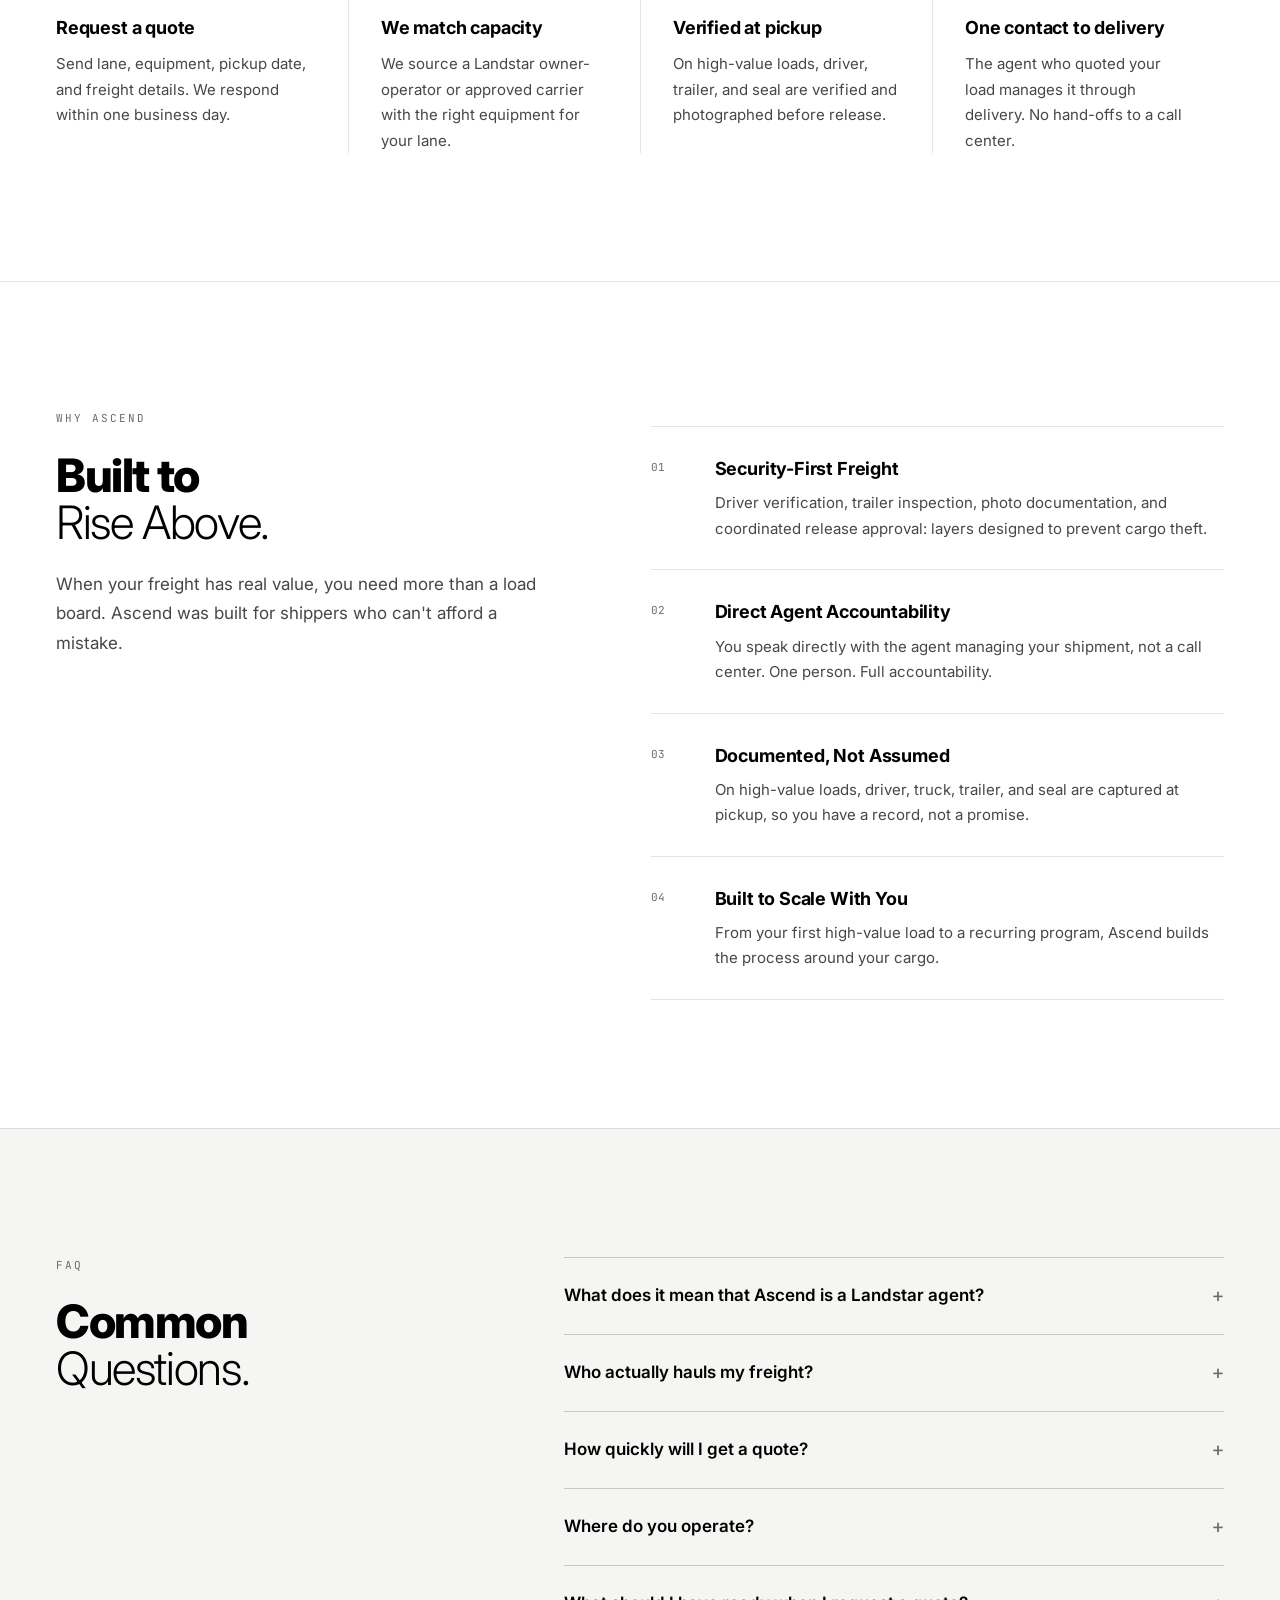
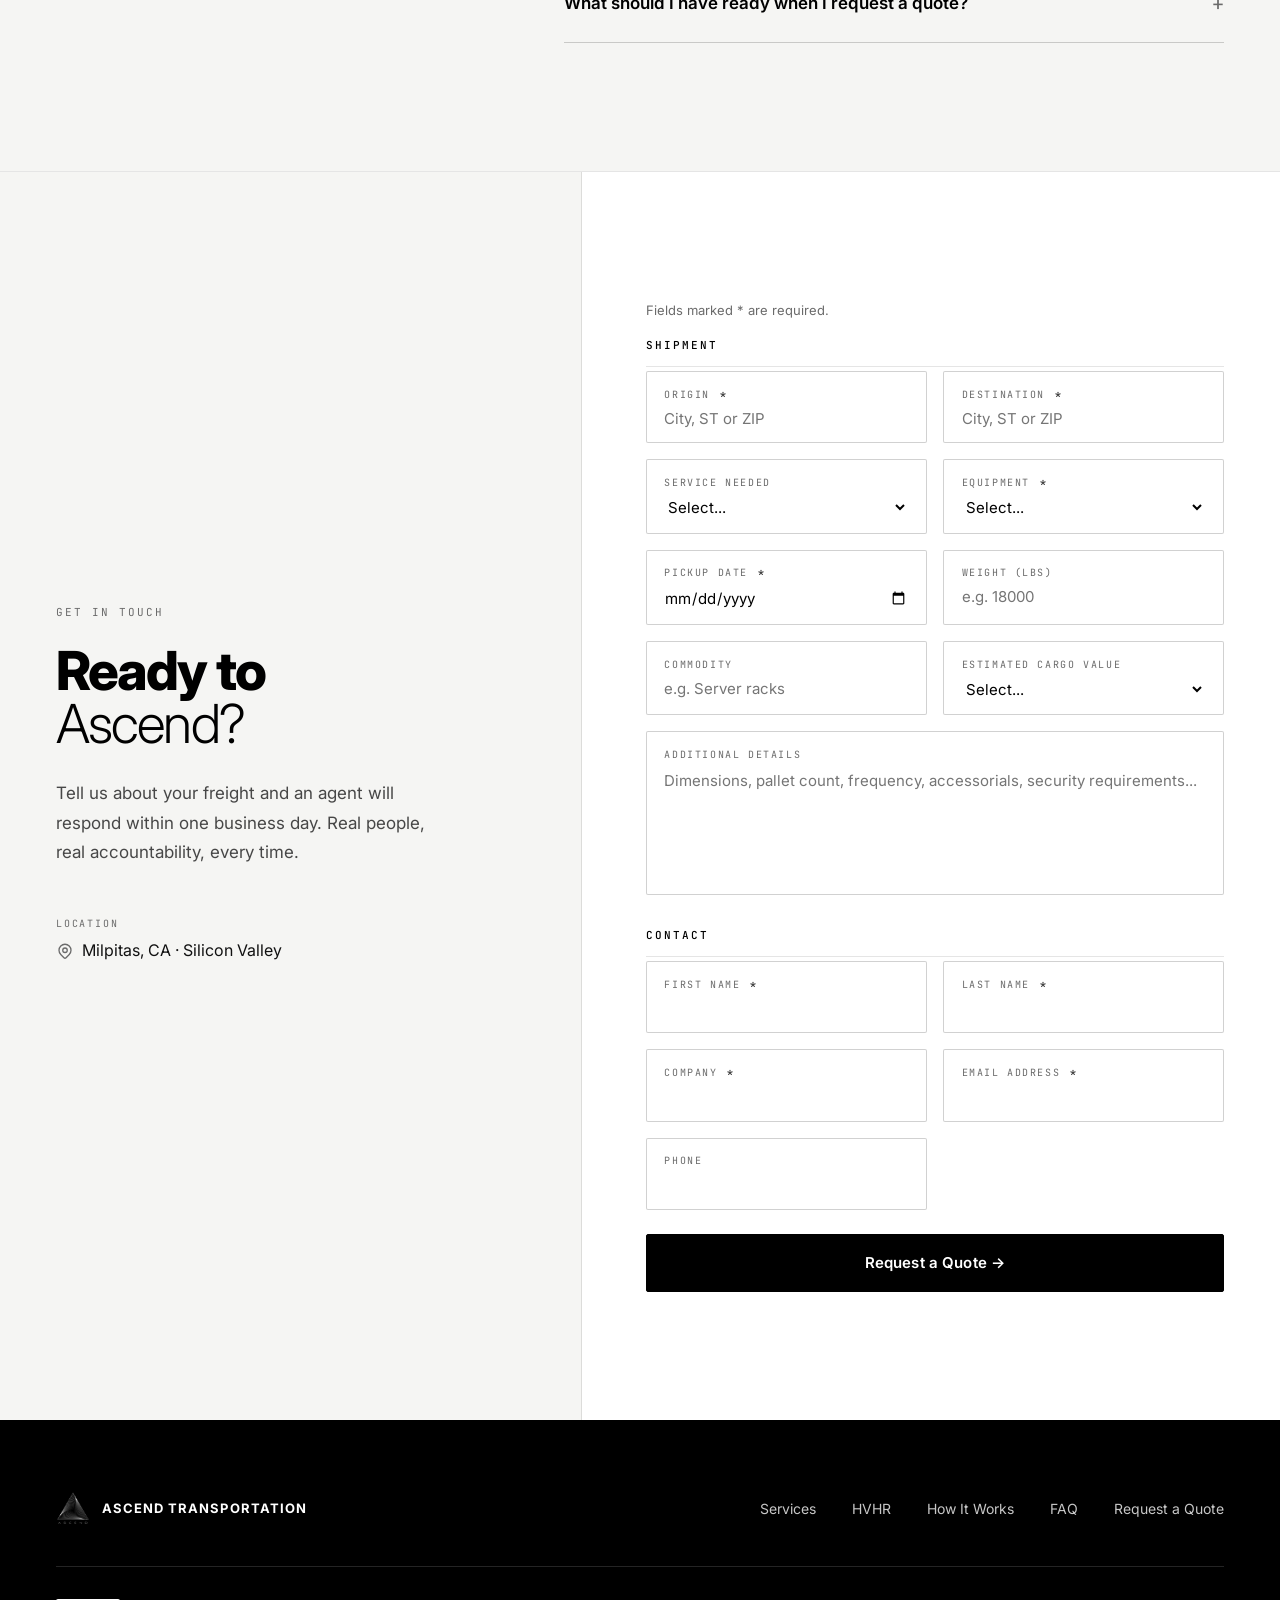
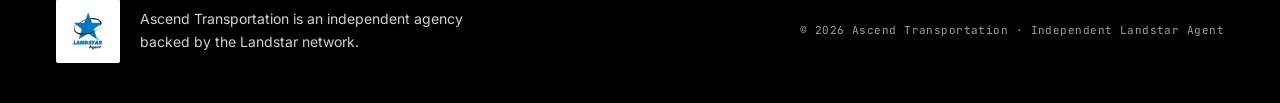
==== commit 2852542a: "Credibility pass: Landstar relationship, process, industries, FAQ Same black-and-white theme; restru" ====
--- a/index.html
+++ b/index.html
@@ -3,9 +3,8 @@
 <head>
   <meta charset="UTF-8" />
   <meta name="viewport" content="width=device-width, initial-scale=1.0" />
-  <title>Ascend Transportation — HVHR Freight & Logistics | A Landstar Agent</title>
-<meta name="description" content="Ascend Transportation specializes in High-Value, High-Risk (HVHR) freight security for Silicon Valley. Verified carriers, coordinated release protocols, complete chain of custody. An authorized independent Landstar agent." />
-<meta name="keywords" content="HVHR freight, high value freight, cargo security, Landstar agent, Silicon Valley freight, truckload, LTL, cross-border Mexico, freight broker Milpitas" />
+  <title>Ascend Transportation | High-Value Freight | Independent Landstar Agent</title>
+<meta name="description" content="Independent Landstar agent in Silicon Valley moving high-value, technology, and time-critical freight: truckload, LTL, expedited, and cross-border. Request a quote." />
 <meta name="author" content="Ascend Transportation" />
 <link rel="canonical" href="https://ascend-transportation.com/" />
 <meta property="og:type" content="website" />
@@ -15,10 +14,10 @@
 <meta property="og:image:width" content="1200" />
 <meta property="og:image:height" content="630" />
 <meta property="og:image:alt" content="Ascend Transportation, Independent Landstar Agent" />
-<meta property="og:title" content="Ascend Transportation — HVHR Freight & Logistics" />
+<meta property="og:title" content="Ascend Transportation | High-Value Freight" />
 <meta property="og:description" content="Mission-critical freight for Silicon Valley infrastructure. High-value cargo security protocols backed by the Landstar network." />
 <meta name="twitter:card" content="summary_large_image" />
-<meta name="twitter:title" content="Ascend Transportation — HVHR Freight & Logistics" />
+<meta name="twitter:title" content="Ascend Transportation | High-Value Freight" />
 <meta name="twitter:description" content="Mission-critical freight for Silicon Valley infrastructure. High-value cargo security protocols backed by the Landstar network." />
 <meta name="twitter:image" content="https://ascend-transportation.com/assets/og-image.png" />
 <link rel="icon" type="image/x-icon" href="assets/favicon.ico" />
@@ -30,6 +29,20 @@
   <link rel="preconnect" href="https://fonts.gstatic.com" crossorigin />
   <link rel="stylesheet" href="https://fonts.googleapis.com/css2?family=Inter:wght@300;400;500;600;700;800;900&family=JetBrains+Mono:wght@400;500&display=swap" />
   <link rel="stylesheet" href="styles.css" />
+  <script type="application/ld+json">
+  {
+    "@context": "https://schema.org",
+    "@type": "Organization",
+    "name": "Ascend Transportation",
+    "url": "https://ascend-transportation.com/",
+    "logo": "https://ascend-transportation.com/assets/logo.png",
+    "image": "https://ascend-transportation.com/assets/og-image.png",
+    "description": "Independent Landstar agent moving high-value, technology, and time-critical freight.",
+    "address": { "@type": "PostalAddress", "addressLocality": "Milpitas", "addressRegion": "CA", "addressCountry": "US" },
+    "areaServed": ["US", "MX", "CA"],
+    "knowsAbout": ["High-value freight", "Truckload shipping", "LTL shipping", "Expedited freight", "Cross-border Mexico freight"]
+  }
+  </script>
 </head>
 <body>
 
@@ -45,12 +58,12 @@
     </div>
   </a>
   <ul class="nav-links" id="nav-links">
+    <li><a href="#services">Services</a></li>
     <li><a href="#hvhr">HVHR</a></li>
-    <li><a href="#services">Services</a></li>
-    <li><a href="#why">Why Ascend</a></li>
-    <li><a href="#contact">Contact</a></li>
+    <li><a href="#process">How It Works</a></li>
+    <li><a href="#faq">FAQ</a></li>
   </ul>
-  <a href="#contact" class="nav-cta">Get a Quote</a>
+  <a href="#contact" class="nav-cta">Request a Quote</a>
   <button type="button" class="nav-toggle" aria-expanded="false" aria-controls="nav-links" aria-label="Menu">
     <span class="nav-toggle-bar" aria-hidden="true"></span>
     <span class="nav-toggle-bar" aria-hidden="true"></span>
@@ -62,54 +75,80 @@
 
 <!-- HERO -->
 <section class="hero">
-  <div class="hero-tag">Independent Landstar Agent · Silicon Valley · HVHR Specialists</div>
+  <div class="hero-tag">Independent Landstar Agent · Silicon Valley · High-Value Freight</div>
   <div class="hero-headline-wrap">
-    <img src="assets/logo.png" alt="Ascend" class="hero-logo-inline" />
+    <img src="assets/logo.png" alt="" class="hero-logo-inline" width="110" height="110" />
     <h1>Mission-Critical<br><span class="thin">Freight for</span><br>Silicon Valley<br>Infrastructure.</h1>
   </div>
   <div class="hero-bottom">
-    <p class="hero-sub">We specialize in moving freight that cannot afford to fail. High-value cargo demands a security-first protocol: verified carriers, coordinated release, and zero-compromise chain of custody from pickup to delivery.</p>
+    <p class="hero-sub">We move freight that cannot afford to fail. High-value cargo gets a security-first protocol: verified drivers, documented loading, and coordinated release, from pickup to delivery.</p>
     <div class="hero-cta-group">
-      <a href="#contact" class="btn-black">Get a Quote</a>
-      <a href="#hvhr" class="btn-outline">Our HVHR Protocol</a>
-    </div>
-  </div>
+      <a href="#contact" class="btn-black">Request a Quote</a>
+      <a href="#hvhr" class="btn-outline">See the HVHR Protocol</a>
+    </div>
+  </div>
+  <ul class="hero-proof">
+    <li><span class="hero-proof-label">Landstar network</span>Every load booked through Landstar</li>
+    <li><span class="hero-proof-label">Security protocol</span>Verified drivers, coordinated release</li>
+    <li><span class="hero-proof-label">One point of contact</span>Quote response within one business day</li>
+  </ul>
 </section>
 
-<!-- CREDIBILITY STRIP -->
-<div class="cred-strip">
-  <img src="assets/landstar-agent.jpg" alt="Landstar Agent" class="cred-lockup" width="80" height="80" />
-  <div class="cred-text">
-    <div class="cred-label">Independent Landstar Agent</div>
-    <p class="cred-line">Ascend Transportation is an independent agency backed by the Landstar network.</p>
-  </div>
-</div>
-
-<!-- TICKER -->
-<div class="ticker-band">
-  <div class="ticker-inner">
-    <div class="ticker-item"><span>HVHR</span> High-Value, High-Risk Freight</div>
-    <div class="ticker-item"><span>SEC</span> Verified Driver Credentials</div>
-    <div class="ticker-item"><span>COC</span> Chain of Custody</div>
-    <div class="ticker-item"><span>REL</span> Coordinated Release Protocol</div>
-    <div class="ticker-item"><span>FTL</span> Truckload Van</div>
-    <div class="ticker-item"><span>LTL</span> Less-Than-Truckload</div>
-    <div class="ticker-item"><span>INTL</span> Cross-Border Mexico</div>
-    <div class="ticker-item"><span>24/7</span> Expedited</div>
-    <div class="ticker-item"><span>70,500+</span> Landstar Capacity Providers</div>
-    <div class="ticker-item"><span>2,700+</span> Specialized Trailers</div>
-    <div class="ticker-item ticker-dup" aria-hidden="true"><span>HVHR</span> High-Value, High-Risk Freight</div>
-    <div class="ticker-item ticker-dup" aria-hidden="true"><span>SEC</span> Verified Driver Credentials</div>
-    <div class="ticker-item ticker-dup" aria-hidden="true"><span>COC</span> Chain of Custody</div>
-    <div class="ticker-item ticker-dup" aria-hidden="true"><span>REL</span> Coordinated Release Protocol</div>
-    <div class="ticker-item ticker-dup" aria-hidden="true"><span>FTL</span> Truckload Van</div>
-    <div class="ticker-item ticker-dup" aria-hidden="true"><span>LTL</span> Less-Than-Truckload</div>
-    <div class="ticker-item ticker-dup" aria-hidden="true"><span>INTL</span> Cross-Border Mexico</div>
-    <div class="ticker-item ticker-dup" aria-hidden="true"><span>24/7</span> Expedited</div>
-    <div class="ticker-item ticker-dup" aria-hidden="true"><span>70,500+</span> Landstar Capacity Providers</div>
-    <div class="ticker-item ticker-dup" aria-hidden="true"><span>2,700+</span> Specialized Trailers</div>
-  </div>
-</div>
+<!-- LANDSTAR NETWORK: figures as published at landstar.com/why-landstar (checked Nov 2026) -->
+<section class="network" id="network" aria-labelledby="network-heading">
+  <div class="network-head">
+    <img src="assets/landstar-agent.jpg" alt="Landstar Agent" class="network-badge" width="96" height="96" />
+    <div class="network-copy">
+      <div class="section-eyebrow">Backed by the Landstar Network</div>
+      <h2 id="network-heading" class="network-title">An independent agency with the reach of Landstar.</h2>
+      <p class="network-body">Ascend Transportation is an independently owned Landstar agency. You work directly with us. Your freight is booked through Landstar and moved by its network of independent owner-operators and approved carriers.</p>
+    </div>
+  </div>
+  <div class="stats-band">
+    <div class="stat-item fade-up">
+      <div class="stat-num">70,500+</div>
+      <div class="stat-label">Truck Capacity Providers</div>
+    </div>
+    <div class="stat-item fade-up" style="transition-delay:.08s">
+      <div class="stat-num">13,700+</div>
+      <div class="stat-label">Vans for Drop-and-Hook</div>
+    </div>
+    <div class="stat-item fade-up" style="transition-delay:.16s">
+      <div class="stat-num">2,700+</div>
+      <div class="stat-label">Specialized Trailers</div>
+    </div>
+    <div class="stat-item fade-up" style="transition-delay:.24s">
+      <div class="stat-num">35+</div>
+      <div class="stat-label">Years of Landstar Experience</div>
+    </div>
+  </div>
+  <p class="stats-source">Landstar network figures as published by Landstar System, Inc. Ascend Transportation is an independent agent and does not own this equipment.</p>
+</section>
+
+<!-- INDUSTRIES -->
+<section id="industries" class="industries">
+  <div class="section-eyebrow">Freight We're Built For</div>
+  <h2 class="section-title">High Value.<br><span class="thin">Tight Windows.</span></h2>
+  <p class="section-body">Ascend focuses on freight where a missed appointment or a lost load costs far more than the linehaul.</p>
+  <div class="industry-grid">
+    <div class="industry-card fade-up">
+      <h3>Technology &amp; Electronics</h3>
+      <p>Servers, networking gear, components, and finished electronics that are high value and frequently targeted.</p>
+    </div>
+    <div class="industry-card fade-up" style="transition-delay:.05s">
+      <h3>Data Center &amp; IT Infrastructure</h3>
+      <p>Racks, power, and cooling equipment moving to sites with fixed install windows.</p>
+    </div>
+    <div class="industry-card fade-up" style="transition-delay:.1s">
+      <h3>Manufacturing Equipment</h3>
+      <p>Production tools and high-value machinery that need the right equipment and careful handling.</p>
+    </div>
+    <div class="industry-card fade-up" style="transition-delay:.15s">
+      <h3>Pharmaceuticals &amp; Sensitive Goods</h3>
+      <p>Cargo that needs a documented chain of custody from the dock to the receiver.</p>
+    </div>
+  </div>
+</section>
 
 <!-- HVHR FEATURE -->
 <div class="hvhr-section" id="hvhr">
@@ -119,13 +158,13 @@
       <span>Core Specialization</span>
     </div>
     <h2>High-Value.<br><span class="thin">High-Risk.</span><br>Zero Compromise.</h2>
-    <p>HVHR is not just a freight category — it is a security discipline. When your cargo has significant value, it becomes a target. Our HVHR protocol exists to make sure it arrives exactly as it left: sealed, verified, and accounted for at every step.</p>
+    <p>HVHR (high-value, high-risk) is not just a freight category. It is a security discipline. When your cargo has significant value, it becomes a target. Our protocol exists to make sure it arrives exactly as it left: sealed, verified, and accounted for at every step.</p>
     <a href="#contact" class="btn-on-dark">Secure Your Shipment →</a>
   </div>
   <div class="hvhr-right fade-up" style="transition-delay:.15s">
     <div class="section-eyebrow">The HVHR Protocol</div>
     <h3 class="hvhr-right-title">Every Layer Exists<br>to Prevent Theft.</h3>
-    <p class="hvhr-right-body">Our HVHR process coordinates verified driver credentials, trailer inspection, load documentation, and a multi-party release approval — nothing moves until every layer clears.</p>
+    <p class="hvhr-right-body">Verified driver credentials, trailer inspection, load documentation, and a release approval. Nothing moves until every layer clears.</p>
     <div class="hvhr-specs">
       <div class="spec-item">
         <div class="spec-label">Driver Verification</div>
@@ -141,7 +180,7 @@
       </div>
       <div class="spec-item">
         <div class="spec-label">Coordinated Release</div>
-        <div class="spec-value">Truck cannot depart until Landstar rep approves release via verified BOL and photo package</div>
+        <div class="spec-value">The truck departs only after the BOL and photo package are verified and release is approved</div>
       </div>
       <div class="spec-item">
         <div class="spec-label">Cargo Types</div>
@@ -149,118 +188,151 @@
       </div>
       <div class="spec-item">
         <div class="spec-label">Coverage</div>
-        <div class="spec-value">Nationwide + Cross-Border Mexico &amp; Canada. 24/7 agent availability.</div>
+        <div class="spec-value">Nationwide, plus cross-border Mexico and Canada</div>
       </div>
     </div>
   </div>
 </div>
-
-<!-- STATS: Landstar network figures, as published at landstar.com/why-landstar (checked Nov 2026) -->
-<section class="stats" aria-labelledby="stats-heading">
-  <h2 id="stats-heading" class="visually-hidden">The Landstar network behind Ascend</h2>
-  <div class="stats-band">
-    <div class="stat-item fade-up">
-      <div class="stat-num">70,500+</div>
-      <div class="stat-label">Truck Capacity Providers</div>
-    </div>
-    <div class="stat-item fade-up" style="transition-delay:.08s">
-      <div class="stat-num">13,700+</div>
-      <div class="stat-label">Vans for Drop-and-Hook</div>
-    </div>
-    <div class="stat-item fade-up" style="transition-delay:.16s">
-      <div class="stat-num">2,700+</div>
-      <div class="stat-label">Specialized Trailers</div>
-    </div>
-    <div class="stat-item fade-up" style="transition-delay:.24s">
-      <div class="stat-num">35+</div>
-      <div class="stat-label">Years of Landstar Experience</div>
-    </div>
-  </div>
-  <p class="stats-source">Landstar network figures as published by Landstar System, Inc. Ascend Transportation is an independent agent and does not own this equipment.</p>
-</section>
 
 <!-- SERVICES -->
 <section id="services">
-  <div class="section-eyebrow">Full Coverage</div>
+  <div class="section-eyebrow">Services</div>
   <h2 class="section-title">All Modes.<br><span class="thin">One Partner.</span></h2>
-  <p class="section-body">HVHR is our specialty, but we handle the full freight spectrum. One relationship, every lane, every mode.</p>
+  <p class="section-body">High-value freight is our specialty, but we handle the full freight spectrum. One relationship, every lane, every mode.</p>
   <div class="services-grid">
     <div class="service-card fade-up">
       <div class="service-num">01</div>
       <h3>HVHR Truckload</h3>
-      <p>High-value, high-risk freight requiring our full security protocol: verified carriers, coordinated release, and complete chain of custody documentation.</p>
+      <p>High-value, high-risk freight moved under our full security protocol: verified drivers, coordinated release, and chain of custody documentation.</p>
     </div>
     <div class="service-card fade-up" style="transition-delay:.05s">
       <div class="service-num">02</div>
       <h3>Truckload Van</h3>
-      <p>Dry van capacity nationwide for single loads or full drop-and-hook programs. Vetted BCOs with real-time tracking.</p>
+      <p>Dry van capacity nationwide for single loads or drop-and-hook programs, hauled by Landstar owner-operators and approved carriers.</p>
     </div>
     <div class="service-card fade-up" style="transition-delay:.1s">
       <div class="service-num">03</div>
       <h3>Less-Than-Truckload</h3>
-      <p>Smart LTL solutions when you don't need a full truck. Cost-effective without compromising service or visibility.</p>
+      <p>LTL options when you don't need a full truck, without giving up a single point of contact.</p>
     </div>
     <div class="service-card fade-up" style="transition-delay:.15s">
       <div class="service-num">04</div>
       <h3>Cross-Border Mexico</h3>
-      <p>Door-to-door service across all major Mexico gateways. One point of contact, end to end.</p>
+      <p>Door-to-door service through Mexico gateways, coordinated end to end by one agent.</p>
     </div>
     <div class="service-card fade-up" style="transition-delay:.2s">
       <div class="service-num">05</div>
       <h3>Expedited</h3>
-      <p>When standard transit times aren't enough. Team drivers, straight trucks, and air freight options available 24/7.</p>
+      <p>When standard transit isn't fast enough: team drivers and straight trucks for time-critical freight.</p>
     </div>
     <div class="service-card fade-up" style="transition-delay:.25s">
       <div class="service-num">06</div>
       <h3>Cold Chain &amp; Intermodal</h3>
-      <p>Temperature-controlled and rail intermodal solutions for cost-conscious shippers with flexible transit windows.</p>
+      <p>Temperature-controlled and rail intermodal options for shippers with flexible transit windows.</p>
     </div>
   </div>
   <div class="services-cta-row">
-    <a href="#contact" class="services-cta">Get a Quote →</a>
-  </div>
+    <a href="#contact" class="services-cta">Request a Quote →</a>
+  </div>
+</section>
+
+<!-- HOW IT WORKS -->
+<section id="process" class="process">
+  <div class="section-eyebrow">How It Works</div>
+  <h2 class="section-title">From Quote<br><span class="thin">to Delivery.</span></h2>
+  <ol class="process-steps">
+    <li class="process-step fade-up">
+      <span class="process-num">01</span>
+      <h3>Request a quote</h3>
+      <p>Send lane, equipment, pickup date, and freight details. We respond within one business day.</p>
+    </li>
+    <li class="process-step fade-up" style="transition-delay:.08s">
+      <span class="process-num">02</span>
+      <h3>We match capacity</h3>
+      <p>We source a Landstar owner-operator or approved carrier with the right equipment for your lane.</p>
+    </li>
+    <li class="process-step fade-up" style="transition-delay:.16s">
+      <span class="process-num">03</span>
+      <h3>Verified at pickup</h3>
+      <p>On high-value loads, driver, trailer, and seal are verified and photographed before release.</p>
+    </li>
+    <li class="process-step fade-up" style="transition-delay:.24s">
+      <span class="process-num">04</span>
+      <h3>One contact to delivery</h3>
+      <p>The agent who quoted your load manages it through delivery. No hand-offs to a call center.</p>
+    </li>
+  </ol>
 </section>
 
 <!-- WHY ASCEND -->
 <section id="why">
   <div class="why-grid">
-    <div class="why-visual fade-up">
-      <img src="assets/logo.png" alt="Ascend Transportation" class="why-logo-large" />
-    </div>
     <div>
       <div class="section-eyebrow">Why Ascend</div>
-      <h2 class="section-title">Built to<br><span class="thin">Rise Above</span></h2>
-      <p class="section-body">When your freight has real value, you need more than a load board and a prayer. Ascend was built for shippers who can't afford a mistake.</p>
-      <ul class="why-list">
-        <li class="why-item fade-up">
-          <span class="why-item-num">01</span>
-          <div>
-            <h4>Security-First Freight</h4>
-            <p>Our HVHR protocol layers driver verification, trailer inspection, photo documentation, and coordinated release approval — a multi-party system designed to prevent cargo theft at every stage of transit.</p>
-          </div>
-        </li>
-        <li class="why-item fade-up" style="transition-delay:.1s">
-          <span class="why-item-num">02</span>
-          <div>
-            <h4>Direct Agent Accountability</h4>
-            <p>You speak directly with the agent managing your shipment — not a call center, not a dispatcher. One person. Full accountability.</p>
-          </div>
-        </li>
-        <li class="why-item fade-up" style="transition-delay:.2s">
-          <span class="why-item-num">03</span>
-          <div>
-            <h4>Landstar Network Backing</h4>
-            <p>Access to more than 70,500 truck capacity providers and the safety and compliance infrastructure of the Landstar network.</p>
-          </div>
-        </li>
-        <li class="why-item fade-up" style="transition-delay:.3s">
-          <span class="why-item-num">04</span>
-          <div>
-            <h4>Built to Scale With You</h4>
-            <p>From your first high-value load to a national security-tier freight program, Ascend builds the process around your cargo, not the other way around.</p>
-          </div>
-        </li>
-      </ul>
+      <h2 class="section-title">Built to<br><span class="thin">Rise Above.</span></h2>
+      <p class="section-body">When your freight has real value, you need more than a load board. Ascend was built for shippers who can't afford a mistake.</p>
+    </div>
+    <ul class="why-list">
+      <li class="why-item fade-up">
+        <span class="why-item-num">01</span>
+        <div>
+          <h3>Security-First Freight</h3>
+          <p>Driver verification, trailer inspection, photo documentation, and coordinated release approval: layers designed to prevent cargo theft.</p>
+        </div>
+      </li>
+      <li class="why-item fade-up" style="transition-delay:.1s">
+        <span class="why-item-num">02</span>
+        <div>
+          <h3>Direct Agent Accountability</h3>
+          <p>You speak directly with the agent managing your shipment, not a call center. One person. Full accountability.</p>
+        </div>
+      </li>
+      <li class="why-item fade-up" style="transition-delay:.2s">
+        <span class="why-item-num">03</span>
+        <div>
+          <h3>Documented, Not Assumed</h3>
+          <p>On high-value loads, driver, truck, trailer, and seal are captured at pickup, so you have a record, not a promise.</p>
+        </div>
+      </li>
+      <li class="why-item fade-up" style="transition-delay:.3s">
+        <span class="why-item-num">04</span>
+        <div>
+          <h3>Built to Scale With You</h3>
+          <p>From your first high-value load to a recurring program, Ascend builds the process around your cargo.</p>
+        </div>
+      </li>
+    </ul>
+  </div>
+</section>
+
+<!-- FAQ -->
+<section id="faq" class="faq">
+  <div class="faq-grid">
+    <div>
+      <div class="section-eyebrow">FAQ</div>
+      <h2 class="section-title">Common<br><span class="thin">Questions.</span></h2>
+    </div>
+    <div class="faq-list">
+      <details class="faq-item">
+        <summary>What does it mean that Ascend is a Landstar agent?</summary>
+        <p>Ascend Transportation is an independently owned agency. We quote and manage your freight, and loads are booked through Landstar System and moved by its network of independent owner-operators and approved carriers. Ascend is not Landstar corporate and does not own trucks or trailers.</p>
+      </details>
+      <details class="faq-item">
+        <summary>Who actually hauls my freight?</summary>
+        <p>A Landstar owner-operator (an independent contractor leased to Landstar) or a Landstar-approved carrier, chosen for your lane and equipment. High-value loads go through our verification protocol before release.</p>
+      </details>
+      <details class="faq-item">
+        <summary>How quickly will I get a quote?</summary>
+        <p>Within one business day of a complete request. Including origin, destination, equipment, pickup date, and weight helps us price it faster.</p>
+      </details>
+      <details class="faq-item">
+        <summary>Where do you operate?</summary>
+        <p>We're based in Silicon Valley and arrange freight nationwide across the U.S., plus cross-border shipments to and from Mexico and Canada.</p>
+      </details>
+      <details class="faq-item">
+        <summary>What should I have ready when I request a quote?</summary>
+        <p>Origin and destination, pickup date, equipment type, weight and dimensions, commodity, approximate cargo value, and any security or appointment requirements.</p>
+      </details>
     </div>
   </div>
 </section>
@@ -411,10 +483,11 @@
       <span class="footer-brand-name">Ascend Transportation</span>
     </div>
     <ul class="footer-links">
+      <li><a href="#services">Services</a></li>
       <li><a href="#hvhr">HVHR</a></li>
-      <li><a href="#services">Services</a></li>
-      <li><a href="#why">About</a></li>
-      <li><a href="#contact">Contact</a></li>
+      <li><a href="#process">How It Works</a></li>
+      <li><a href="#faq">FAQ</a></li>
+      <li><a href="#contact">Request a Quote</a></li>
     </ul>
   </div>
   <div class="footer-bottom">
--- a/styles.css
+++ b/styles.css
@@ -229,72 +229,63 @@
 }
 .btn-on-dark:hover { background: var(--white); color: var(--black); border-color: var(--white); }
 
-/* ── CREDIBILITY STRIP ── */
-.cred-strip {
-  display: flex;
-  align-items: center;
-  gap: 2rem;
-  padding: 2rem var(--pad-x);
-  background: var(--off-white);
-  border-bottom: 1px solid var(--border);
-}
-.cred-lockup {
-  width: 80px;
-  height: 80px;
+/* ── HERO PROOF POINTS ── */
+.hero-proof {
+  list-style: none;
+  display: grid;
+  grid-template-columns: repeat(3, 1fr);
+  gap: 1px;
+  background: var(--border);
+  border: 1px solid var(--border);
+  margin-top: 3rem;
+}
+.hero-proof li {
+  background: var(--white);
+  padding: 1.25rem 1.5rem;
+  font-size: 15px;
+  font-weight: 500;
+  color: var(--ink);
+  line-height: 1.45;
+}
+.hero-proof-label {
+  display: block;
+  font-family: var(--mono);
+  font-size: 10px;
+  font-weight: 400;
+  letter-spacing: 0.16em;
+  text-transform: uppercase;
+  color: var(--mid-gray);
+  margin-bottom: 0.4rem;
+}
+
+/* ── LANDSTAR NETWORK ── */
+.network { background: var(--white); border-bottom: 1px solid var(--border); }
+.network-head {
+  display: flex;
+  align-items: flex-start;
+  gap: 2.5rem;
+  padding: calc(var(--section-y) * 0.7) var(--pad-x) 3.5rem;
+}
+.network-badge {
+  width: 96px;
+  height: 96px;
   flex-shrink: 0;
   mix-blend-mode: multiply;
-}
-.cred-text {
-  border-left: 2px solid var(--landstar-blue);
-  padding-left: 1.5rem;
-}
-.cred-label {
-  font-family: var(--mono);
-  font-size: 10px;
-  letter-spacing: 0.16em;
-  text-transform: uppercase;
-  color: var(--mid-gray);
-  margin-bottom: 0.35rem;
-}
-.cred-line {
-  font-size: 16px;
-  color: var(--ink);
-  line-height: 1.5;
-}
-
-/* ── TICKER ── */
-.ticker-band {
-  background: var(--white);
-  border-bottom: 1px solid var(--border);
-  overflow: hidden;
-  display: flex;
-  height: 52px;
-  align-items: center;
-}
-.ticker-inner {
-  display: flex;
-  animation: ticker 50s linear infinite;
-  white-space: nowrap;
-}
-.ticker-item {
-  font-family: var(--mono);
-  font-size: 10px;
-  letter-spacing: 0.14em;
-  text-transform: uppercase;
-  color: var(--mid-gray);
-  padding: 0 2.75rem;
-  border-right: 1px solid var(--border);
-  display: flex;
-  align-items: center;
-  gap: 10px;
-  height: 52px;
-  flex-shrink: 0;
-}
-.ticker-item span { color: var(--black); font-weight: 500; }
-@keyframes ticker {
-  0% { transform: translateX(0); }
-  100% { transform: translateX(-50%); }
-}
+  margin-top: -0.5rem;
+}
+.network-copy { border-left: 2px solid var(--landstar-blue); padding-left: 2rem; }
+.network-copy .section-eyebrow { margin-bottom: 1rem; }
+.network-title {
+  font-size: clamp(1.75rem, 2.8vw, 2.5rem);
+  font-weight: 800;
+  letter-spacing: -0.025em;
+  line-height: 1.1;
+  color: var(--black);
+  max-width: 720px;
+  margin-bottom: 1rem;
+}
+.network-body { font-size: 17px; color: var(--body); line-height: 1.75; max-width: 640px; }
+.network .stats-band { border-top: 1px solid var(--border); }
 
 /* ── SHARED SECTION TYPE ── */
 .section-eyebrow {
@@ -517,31 +508,14 @@
   justify-content: flex-end;
   margin-top: 2.5rem;
 }
-.service-link {
-  display: inline-flex;
-  align-items: center;
-  gap: 6px;
-  margin-top: 1.25rem;
-  font-family: var(--mono);
-  font-size: 11px;
-  letter-spacing: 0.1em;
-  text-transform: uppercase;
-  color: var(--black);
-  text-decoration: none;
-  transition: gap 0.2s;
-}
-.service-link:hover { gap: 10px; }
-.service-link::after { content: '→'; }
-
 /* ── WHY ── */
 #why { padding: var(--section-y) var(--pad-x); background: var(--white); }
 .why-grid {
   display: grid;
-  grid-template-columns: 1fr 1fr;
+  grid-template-columns: 1fr 1.15fr;
   gap: 6rem;
-  align-items: center;
-}
-.why-logo-large { width: 100%; max-width: 320px; filter: brightness(0); }
+  align-items: start;
+}
 .why-list { list-style: none; margin-top: 1rem; }
 .why-item {
   padding: 1.75rem 0;
@@ -557,7 +531,7 @@
   color: var(--mid-gray);
   padding-top: 4px;
 }
-.why-item h4 {
+.why-item h3 {
   font-size: 18px;
   font-weight: 700;
   letter-spacing: -0.01em;
@@ -565,6 +539,87 @@
   margin-bottom: 0.4rem;
 }
 .why-item p { font-size: 15px; color: var(--body); line-height: 1.7; }
+
+/* ── INDUSTRIES ── */
+.industries { padding: var(--section-y) var(--pad-x); background: var(--off-white); border-bottom: 1px solid var(--border); }
+.industry-grid {
+  display: grid;
+  grid-template-columns: repeat(4, 1fr);
+  gap: 1px;
+  background: var(--border);
+  border: 1px solid var(--border);
+}
+.industry-card { background: var(--white); padding: 2.25rem 2rem 2.5rem; }
+.industry-card h3 {
+  font-size: 18px;
+  font-weight: 700;
+  letter-spacing: -0.01em;
+  line-height: 1.3;
+  color: var(--black);
+  margin-bottom: 0.75rem;
+  padding-top: 1.25rem;
+  border-top: 2px solid var(--black);
+}
+.industry-card p { font-size: 15px; color: var(--body); line-height: 1.7; }
+
+/* ── HOW IT WORKS ── */
+.process { padding: var(--section-y) var(--pad-x); background: var(--white); border-bottom: 1px solid var(--border); }
+.process-steps {
+  list-style: none;
+  display: grid;
+  grid-template-columns: repeat(4, 1fr);
+  margin-top: 1rem;
+  border-top: 1px solid var(--black);
+}
+.process-step { padding: 2rem 2rem 0 0; }
+.process-step + .process-step { padding-left: 2rem; border-left: 1px solid var(--border); }
+.process-num {
+  display: block;
+  font-family: var(--mono);
+  font-size: 11px;
+  letter-spacing: 0.1em;
+  color: var(--mid-gray);
+  margin-bottom: 1.25rem;
+}
+.process-step h3 {
+  font-size: 18px;
+  font-weight: 700;
+  letter-spacing: -0.01em;
+  color: var(--black);
+  margin-bottom: 0.5rem;
+}
+.process-step p { font-size: 15px; color: var(--body); line-height: 1.7; }
+
+/* ── FAQ ── */
+.faq { padding: var(--section-y) var(--pad-x); background: var(--off-white); border-top: 1px solid var(--border); }
+.faq-grid { display: grid; grid-template-columns: 1fr 1.6fr; gap: 6rem; align-items: start; }
+.faq-list { border-top: 1px solid var(--border-strong); }
+.faq-item { border-bottom: 1px solid var(--border-strong); }
+.faq-item summary {
+  list-style: none;
+  cursor: pointer;
+  display: flex;
+  justify-content: space-between;
+  align-items: center;
+  gap: 1.5rem;
+  padding: 1.5rem 0;
+  font-size: 17px;
+  font-weight: 600;
+  color: var(--black);
+  line-height: 1.4;
+}
+.faq-item summary::-webkit-details-marker { display: none; }
+.faq-item summary::after {
+  content: '+';
+  font-family: var(--mono);
+  font-size: 20px;
+  font-weight: 400;
+  color: var(--mid-gray);
+  flex-shrink: 0;
+}
+.faq-item[open] summary::after { content: '−'; }
+.faq-item summary:focus-visible { outline: 2px solid var(--black); outline-offset: 4px; }
+.faq-item p { font-size: 15px; color: var(--body); line-height: 1.75; padding: 0 2.5rem 1.75rem 0; max-width: 680px; }
 
 /* ── CONTACT ── */
 #contact {
@@ -850,9 +905,6 @@
 
 @media (prefers-reduced-motion: reduce) {
   html { scroll-behavior: auto; }
-  .ticker-band { height: auto; }
-  .ticker-inner { animation: none; flex-wrap: wrap; white-space: normal; }
-  .ticker-dup { display: none; }
   .nav-toggle-bar,
   .service-card::before { transition: none; }
 }
@@ -902,8 +954,14 @@
   .stats-band { grid-template-columns: repeat(2,1fr); }
   .stat-item, .stat-item:first-child, .stat-item:last-child { padding: 2.75rem var(--pad-x); }
   .services-grid { grid-template-columns: 1fr 1fr; }
+  .industry-grid { grid-template-columns: 1fr 1fr; }
+  .process-steps { grid-template-columns: 1fr 1fr; }
+  .process-step:nth-child(3) { padding-left: 0; border-left: none; }
+  .process-step { padding-bottom: 2rem; }
+  .faq-grid { grid-template-columns: 1fr; gap: 2rem; }
+  .hero-proof { grid-template-columns: 1fr; }
+  .network-head { gap: 1.75rem; }
   .why-grid { grid-template-columns: 1fr; gap: 3rem; }
-  .why-grid .why-visual { display: none; }
   #contact { grid-template-columns: 1fr; }
   .contact-left { padding: var(--section-y) var(--pad-x); border-right: none; border-bottom: 1px solid var(--border); }
   .contact-right { padding: var(--section-y) var(--pad-x); }
@@ -922,16 +980,19 @@
   .hero-cta-group { flex-wrap: wrap; width: 100%; }
   .btn-black, .btn-outline, .btn-on-dark, .services-cta { white-space: normal; padding: 0.95rem 1.5rem; text-align: center; }
   .hero-cta-group .btn-black, .hero-cta-group .btn-outline { flex: 1 1 auto; }
-  .cred-strip { flex-direction: column; align-items: flex-start; gap: 1rem; padding: 1.75rem var(--pad-x); }
-  .cred-lockup { width: 64px; height: 64px; margin-left: -6px; }
-  .cred-text { padding-left: 1rem; }
-  .cred-line { font-size: 15px; }
-  .ticker-item { padding: 0 1.75rem; }
   .hvhr-specs { grid-template-columns: 1fr; }
   .spec-item { padding: 1.5rem; }
-  .stats-band { grid-template-columns: 1fr; }
-  .stat-item, .stat-item:first-child, .stat-item:last-child { padding: 2rem var(--pad-x); }
+  .stats-band { grid-template-columns: 1fr 1fr; }
+  .stat-item, .stat-item:first-child, .stat-item:last-child { padding: 1.75rem var(--pad-x); }
+  .stat-num { font-size: 2rem; }
   .services-grid { grid-template-columns: 1fr; }
+  .industry-grid { grid-template-columns: 1fr; }
+  .process-steps { grid-template-columns: 1fr; }
+  .process-step, .process-step + .process-step { padding: 1.75rem 0; border-left: none; border-bottom: 1px solid var(--border); }
+  .network-head { flex-direction: column; padding-bottom: 2.5rem; }
+  .network-badge { width: 72px; height: 72px; margin-left: -6px; }
+  .network-copy { padding-left: 1.25rem; }
+  .faq-item p { padding-right: 0; }
   .service-card { padding: 2rem 1.5rem 2.25rem; }
   .services-cta-row { margin-top: 1.5rem; }
   .services-cta { flex: 1; }
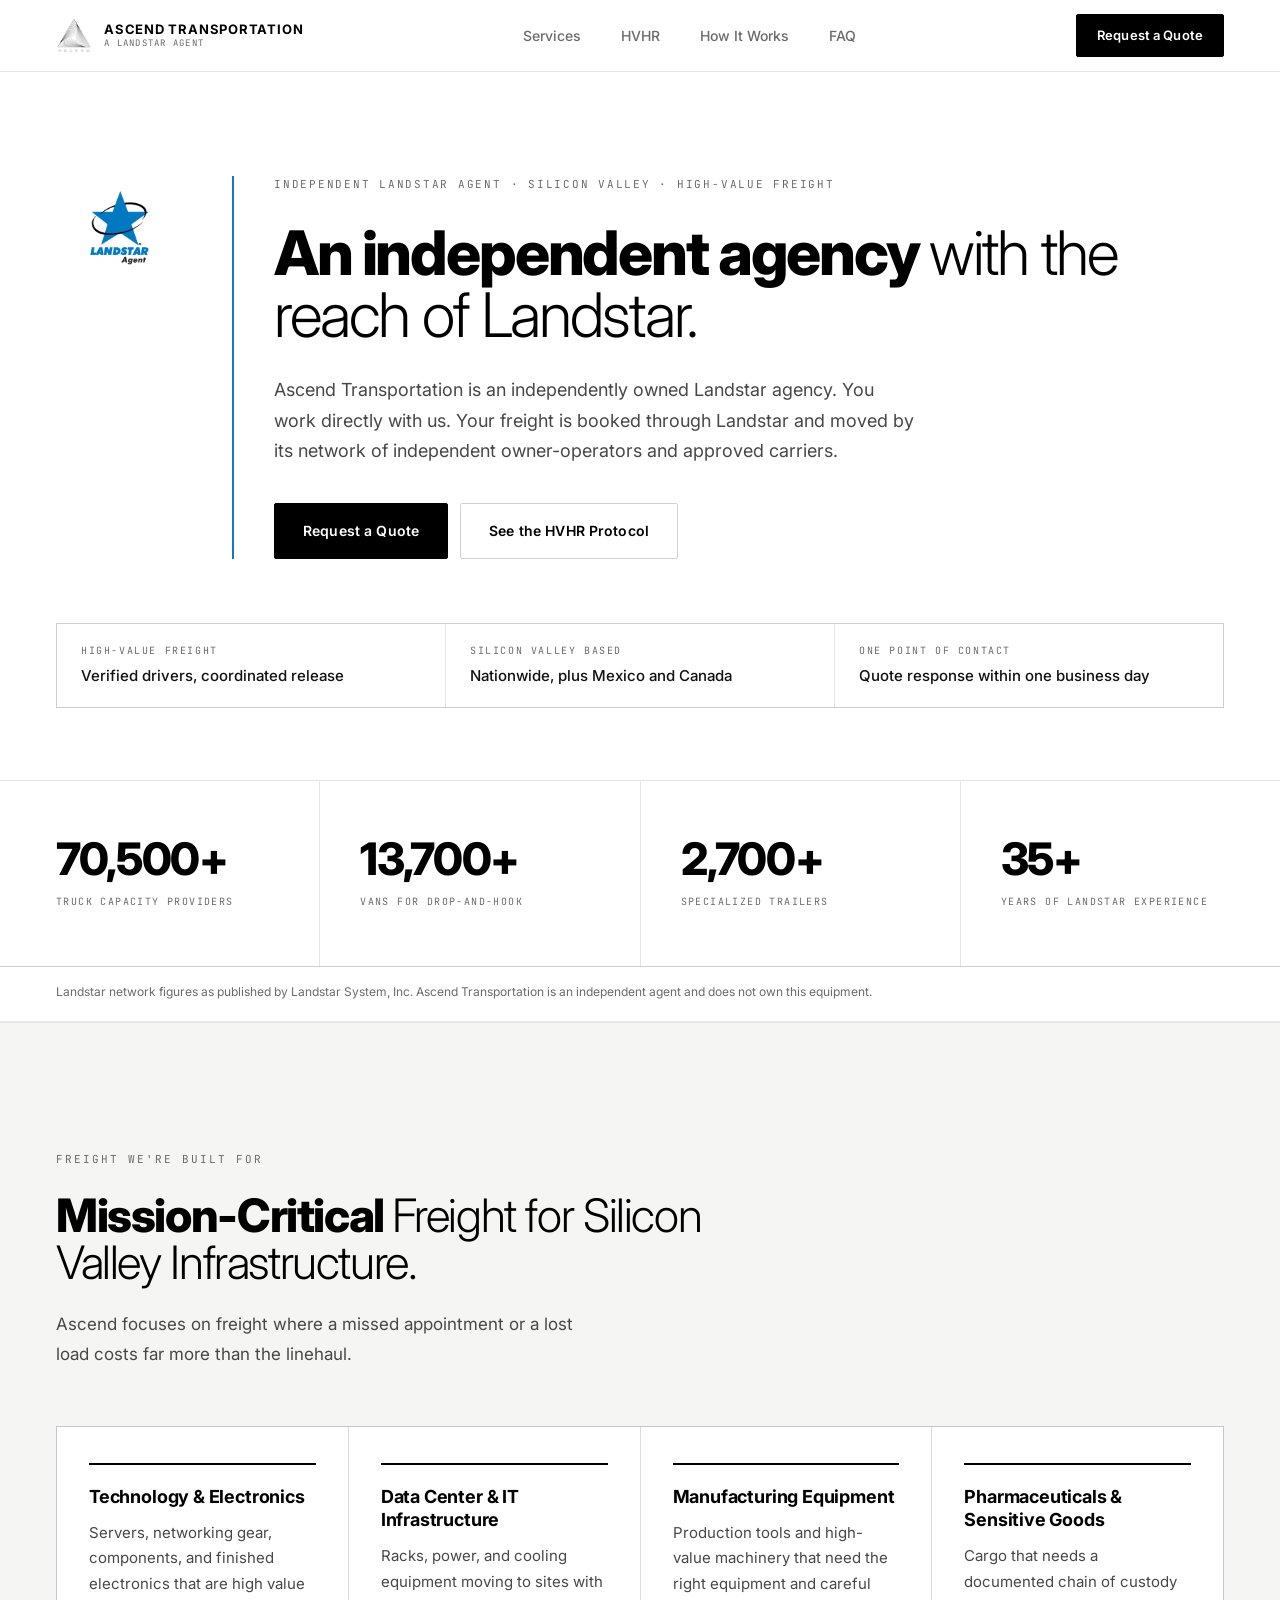
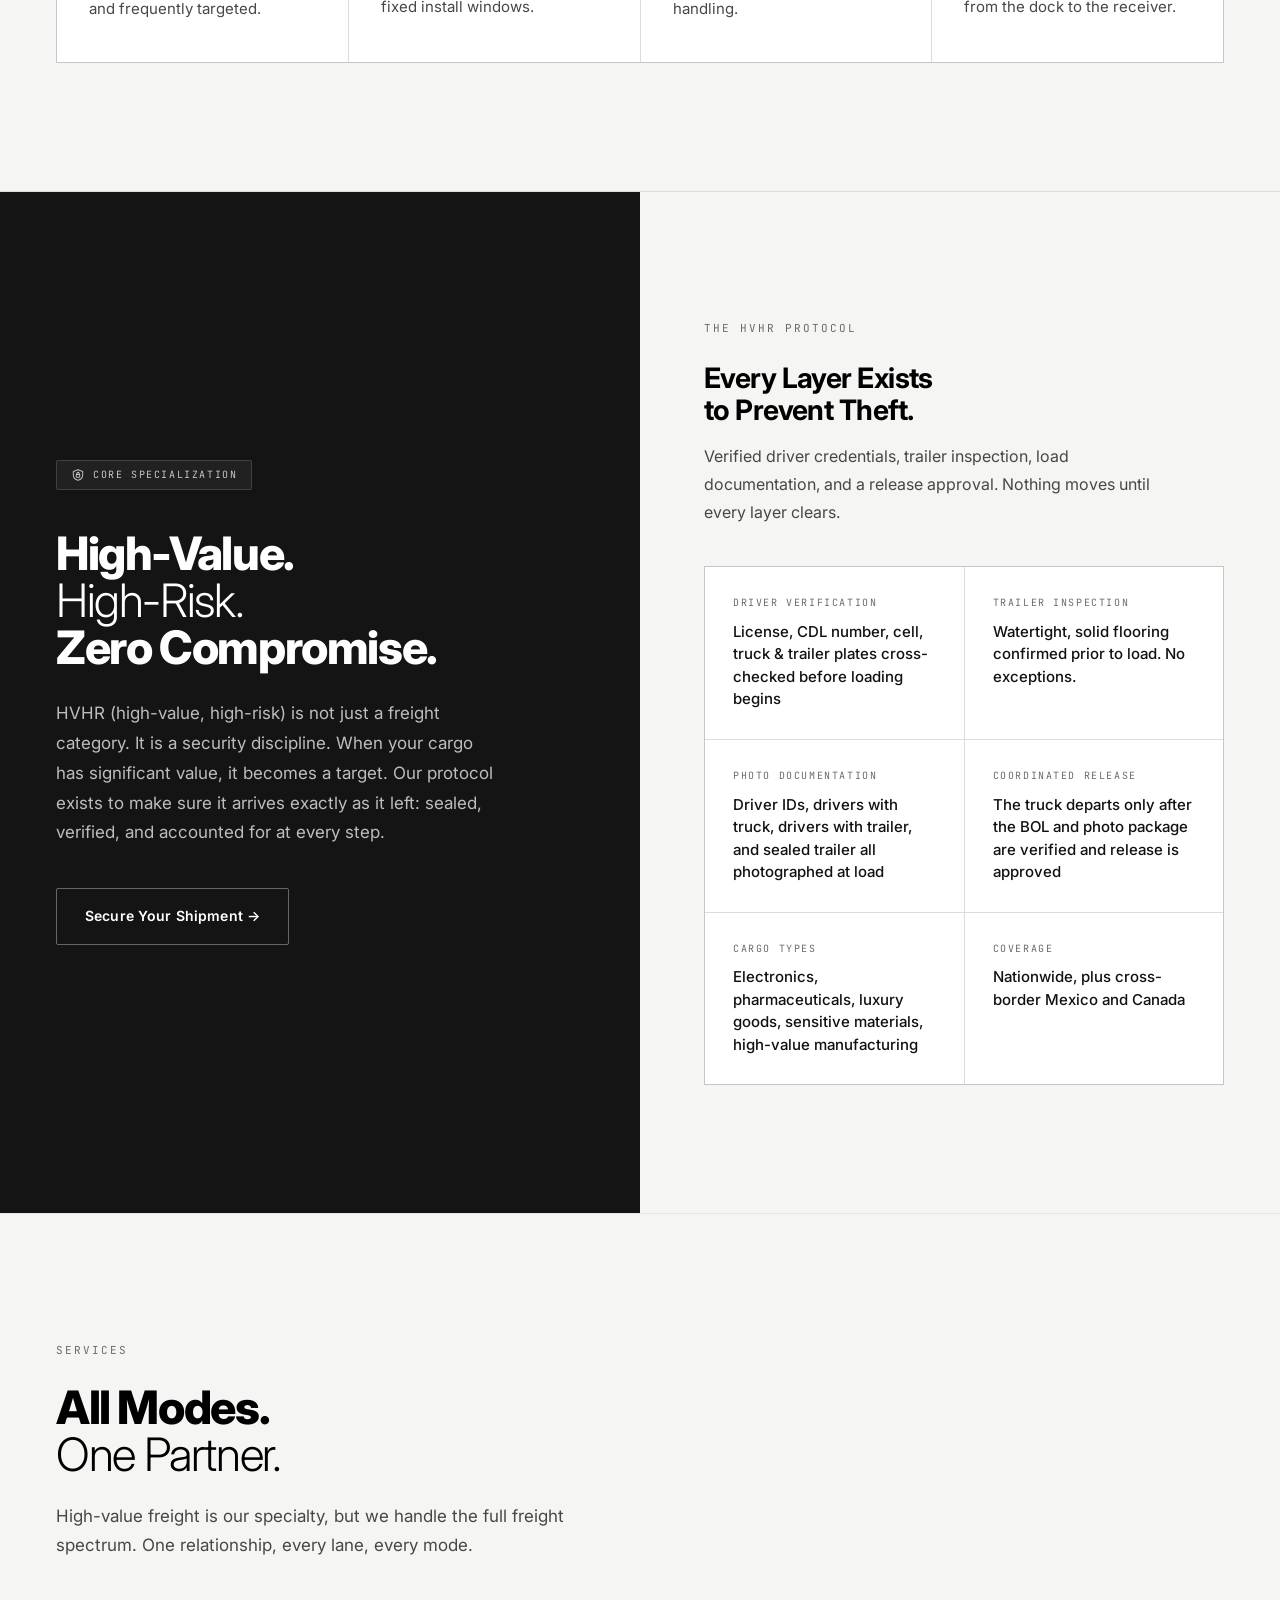
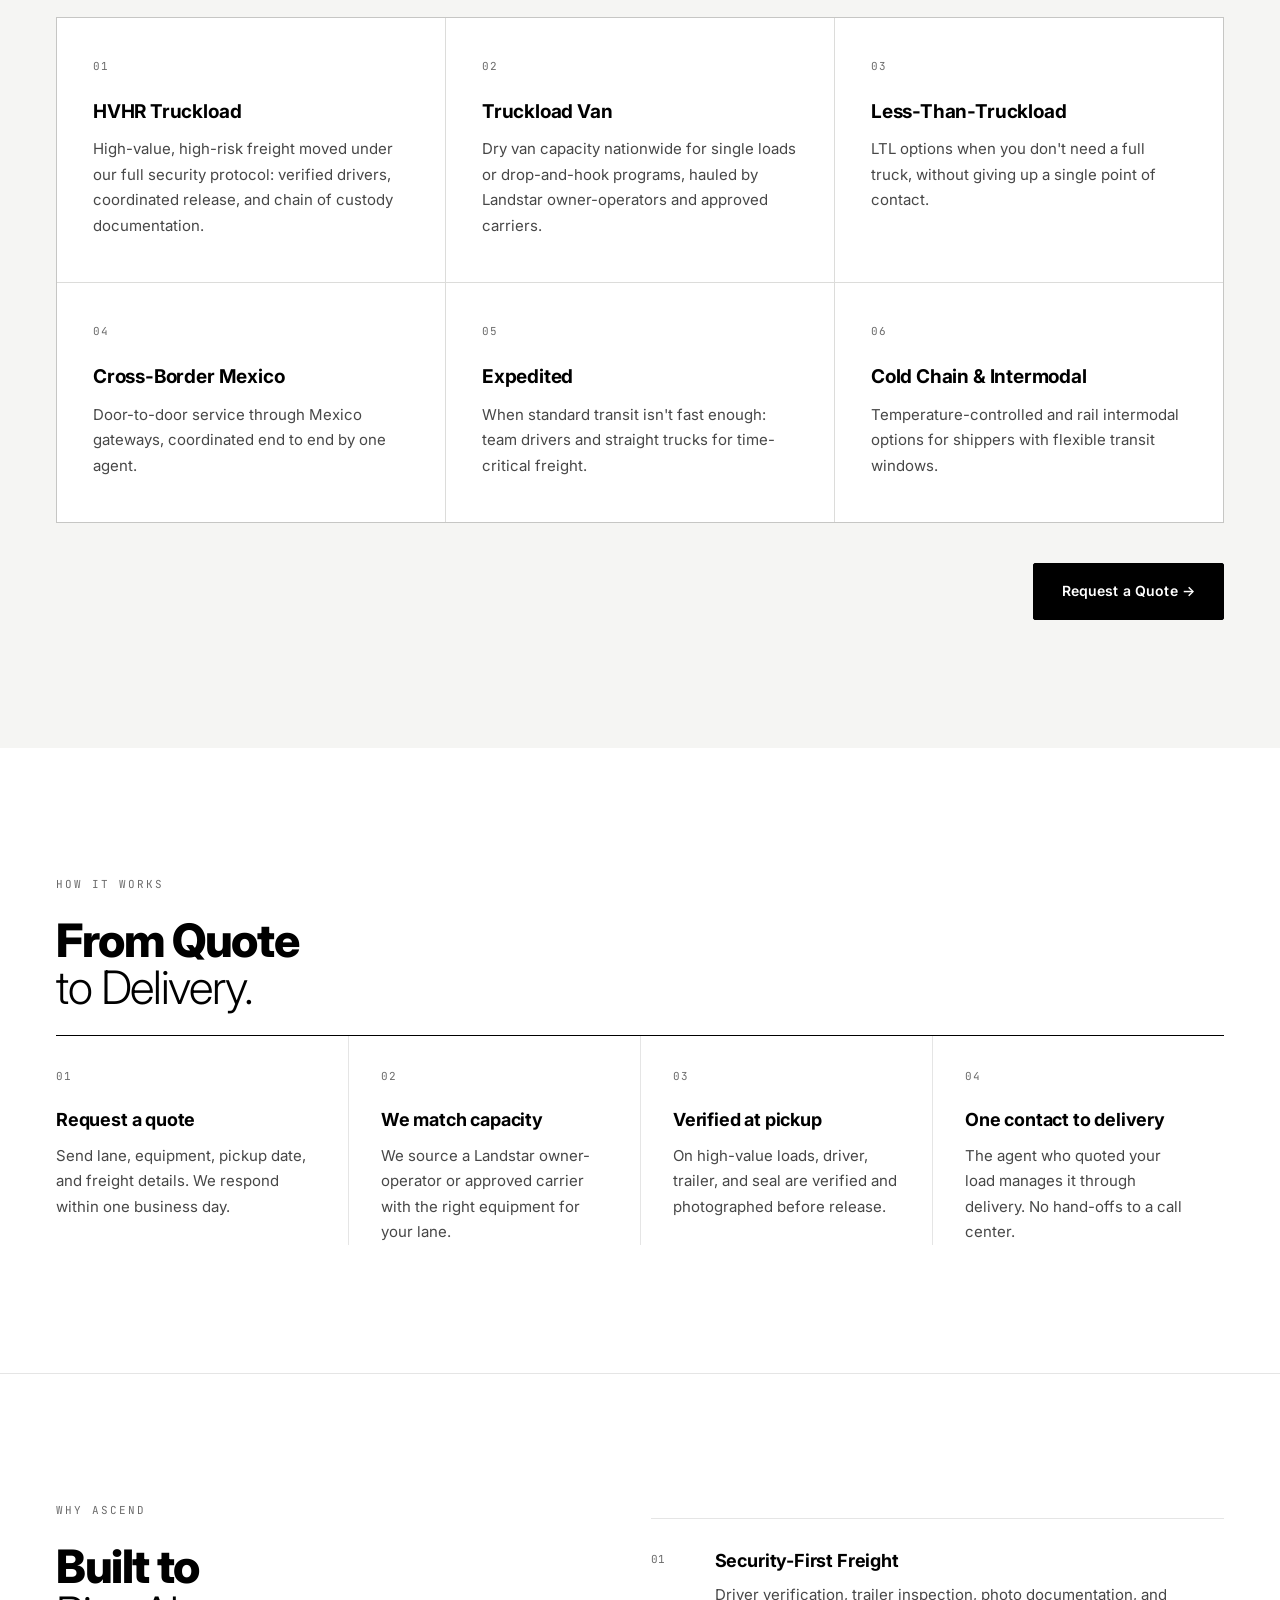
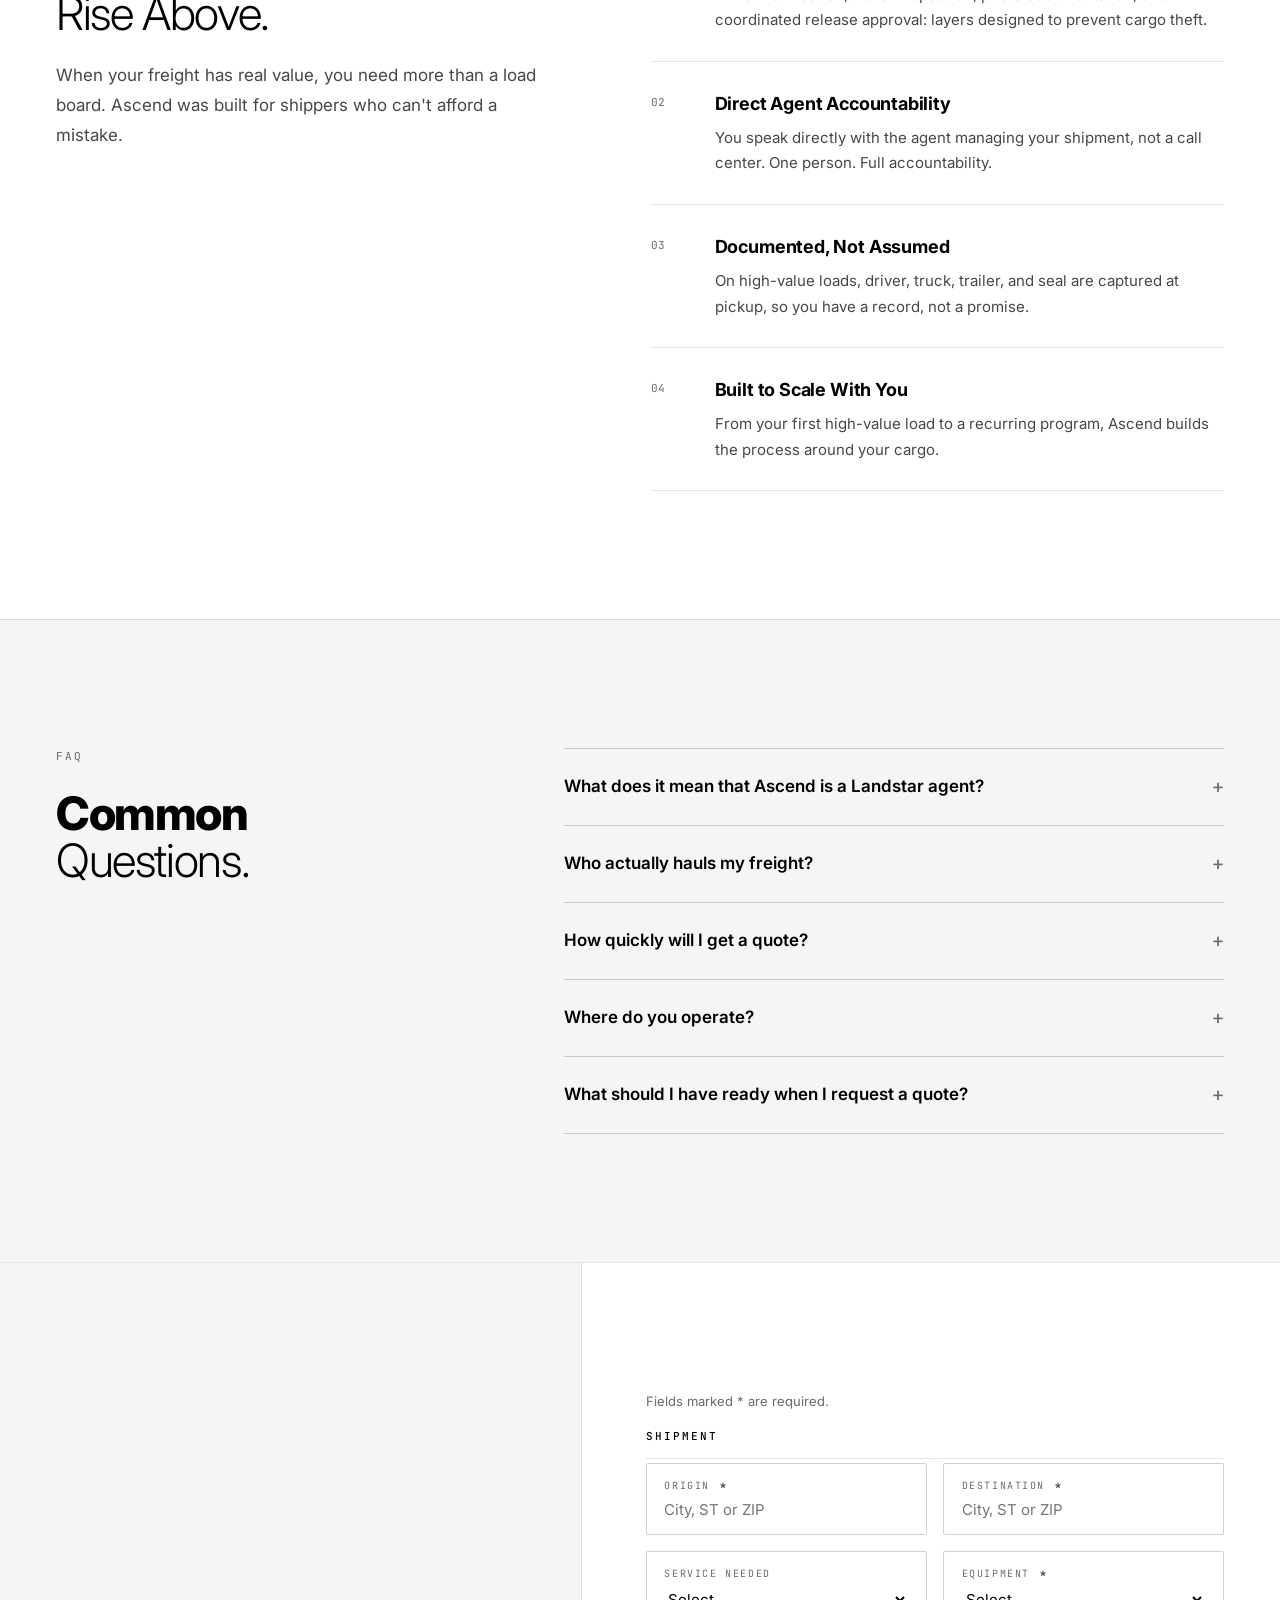
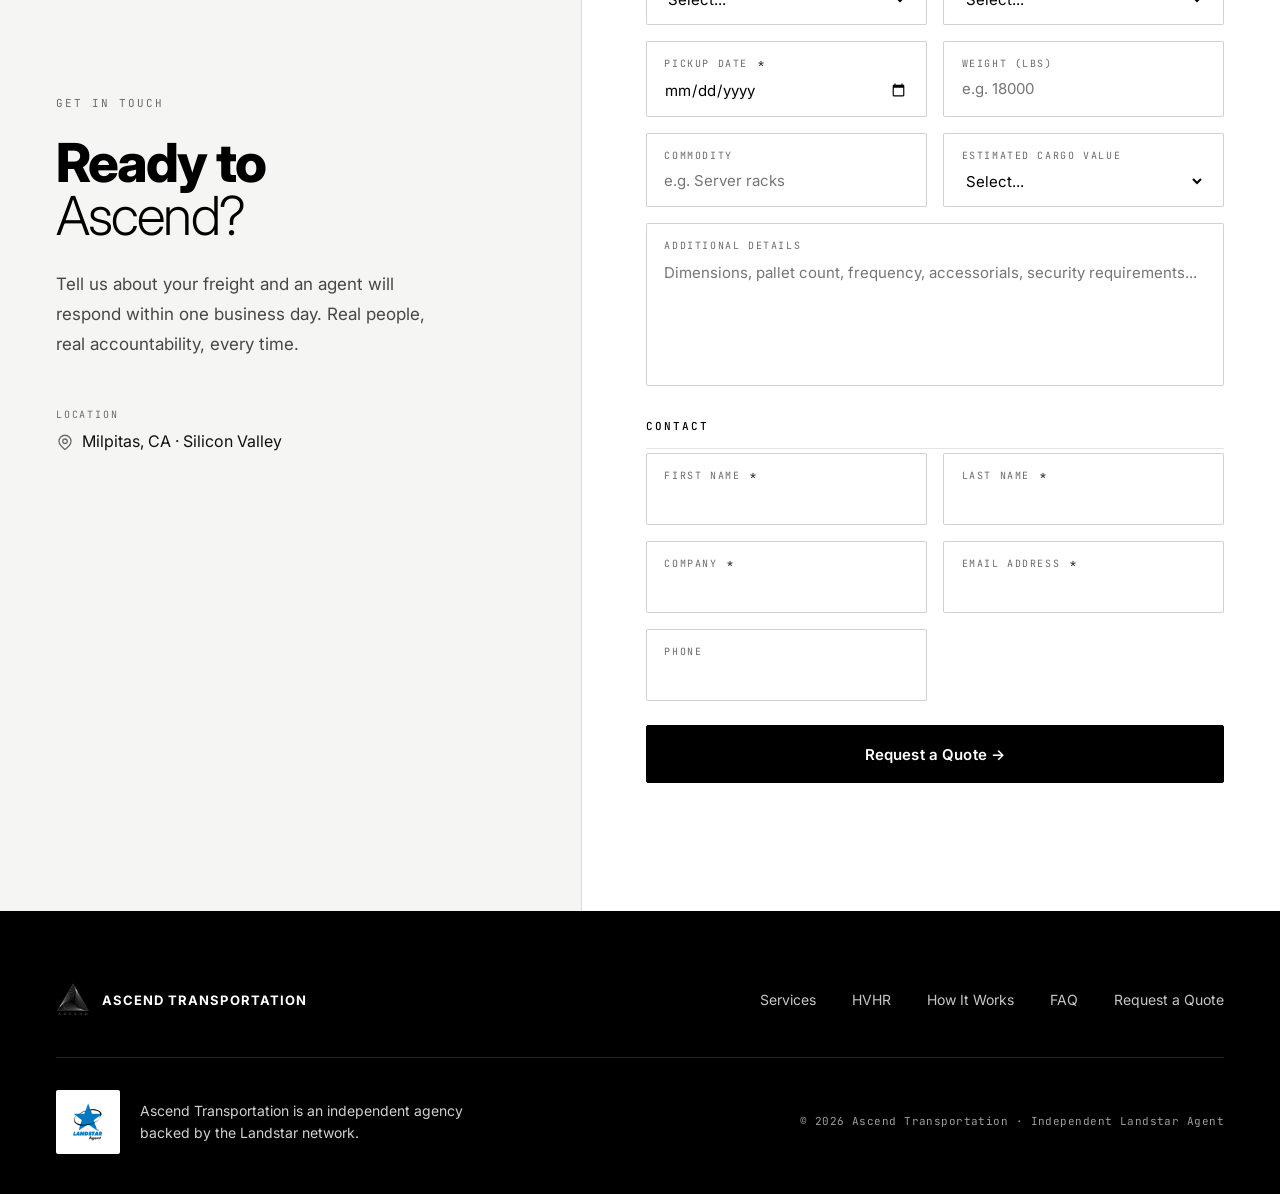
==== commit 304293cd: "Make the Landstar agency explanation the hero The hero now leads with the Landstar Agent badge, blue" ====
--- a/index.html
+++ b/index.html
@@ -74,36 +74,28 @@
 <main id="main">
 
 <!-- HERO -->
-<section class="hero">
-  <div class="hero-tag">Independent Landstar Agent · Silicon Valley · High-Value Freight</div>
-  <div class="hero-headline-wrap">
-    <img src="assets/logo.png" alt="" class="hero-logo-inline" width="110" height="110" />
-    <h1>Mission-Critical<br><span class="thin">Freight for</span><br>Silicon Valley<br>Infrastructure.</h1>
-  </div>
-  <div class="hero-bottom">
-    <p class="hero-sub">We move freight that cannot afford to fail. High-value cargo gets a security-first protocol: verified drivers, documented loading, and coordinated release, from pickup to delivery.</p>
-    <div class="hero-cta-group">
-      <a href="#contact" class="btn-black">Request a Quote</a>
-      <a href="#hvhr" class="btn-outline">See the HVHR Protocol</a>
+<section class="hero hero-agency" aria-labelledby="hero-heading">
+  <div class="hero-agency-head">
+    <img src="assets/landstar-agent.jpg" alt="Landstar Agent" class="hero-badge" width="128" height="128" />
+    <div class="hero-agency-copy">
+      <div class="hero-tag">Independent Landstar Agent · Silicon Valley · High-Value Freight</div>
+      <h1 id="hero-heading">An independent agency <span class="thin">with the reach of Landstar.</span></h1>
+      <p class="hero-sub">Ascend Transportation is an independently owned Landstar agency. You work directly with us. Your freight is booked through Landstar and moved by its network of independent owner-operators and approved carriers.</p>
+      <div class="hero-cta-group">
+        <a href="#contact" class="btn-black">Request a Quote</a>
+        <a href="#hvhr" class="btn-outline">See the HVHR Protocol</a>
+      </div>
     </div>
   </div>
   <ul class="hero-proof">
-    <li><span class="hero-proof-label">Landstar network</span>Every load booked through Landstar</li>
-    <li><span class="hero-proof-label">Security protocol</span>Verified drivers, coordinated release</li>
+    <li><span class="hero-proof-label">High-value freight</span>Verified drivers, coordinated release</li>
+    <li><span class="hero-proof-label">Silicon Valley based</span>Nationwide, plus Mexico and Canada</li>
     <li><span class="hero-proof-label">One point of contact</span>Quote response within one business day</li>
   </ul>
 </section>
 
 <!-- LANDSTAR NETWORK: figures as published at landstar.com/why-landstar (checked Nov 2026) -->
-<section class="network" id="network" aria-labelledby="network-heading">
-  <div class="network-head">
-    <img src="assets/landstar-agent.jpg" alt="Landstar Agent" class="network-badge" width="96" height="96" />
-    <div class="network-copy">
-      <div class="section-eyebrow">Backed by the Landstar Network</div>
-      <h2 id="network-heading" class="network-title">An independent agency with the reach of Landstar.</h2>
-      <p class="network-body">Ascend Transportation is an independently owned Landstar agency. You work directly with us. Your freight is booked through Landstar and moved by its network of independent owner-operators and approved carriers.</p>
-    </div>
-  </div>
+<section class="network" id="network" aria-label="The Landstar network in numbers">
   <div class="stats-band">
     <div class="stat-item fade-up">
       <div class="stat-num">70,500+</div>
@@ -128,7 +120,7 @@
 <!-- INDUSTRIES -->
 <section id="industries" class="industries">
   <div class="section-eyebrow">Freight We're Built For</div>
-  <h2 class="section-title">High Value.<br><span class="thin">Tight Windows.</span></h2>
+  <h2 class="section-title">Mission-Critical <span class="thin">Freight for Silicon Valley Infrastructure.</span></h2>
   <p class="section-body">Ascend focuses on freight where a missed appointment or a lost load costs far more than the linehaul.</p>
   <div class="industry-grid">
     <div class="industry-card fade-up">
--- a/styles.css
+++ b/styles.css
@@ -151,19 +151,6 @@
   text-transform: uppercase;
   margin-bottom: 2.5rem;
 }
-.hero-headline-wrap {
-  display: flex;
-  align-items: flex-start;
-  gap: 2.5rem;
-  margin-bottom: 4rem;
-}
-.hero-logo-inline {
-  width: 110px;
-  height: auto;
-  filter: brightness(0);
-  margin-top: 0.6rem;
-  flex-shrink: 0;
-}
 .hero h1 {
   font-size: clamp(2.75rem, 5.6vw, 5.75rem);
   font-weight: 800;
@@ -173,16 +160,6 @@
   max-width: 900px;
 }
 .hero h1 .thin { font-weight: 300; }
-.hero h1 .muted { color: #bbb; font-weight: 800; }
-.hero-bottom {
-  display: flex;
-  align-items: flex-end;
-  justify-content: space-between;
-  gap: 2.5rem;
-  flex-wrap: wrap;
-  padding-top: 2.5rem;
-  border-top: 1px solid var(--border);
-}
 .hero-sub {
   font-size: 18px;
   font-weight: 400;
@@ -258,34 +235,29 @@
   margin-bottom: 0.4rem;
 }
 
-/* ── LANDSTAR NETWORK ── */
-.network { background: var(--white); border-bottom: 1px solid var(--border); }
-.network-head {
-  display: flex;
-  align-items: flex-start;
-  gap: 2.5rem;
-  padding: calc(var(--section-y) * 0.7) var(--pad-x) 3.5rem;
-}
-.network-badge {
-  width: 96px;
-  height: 96px;
+/* ── AGENCY HERO (Landstar badge + blue rule + who we are) ── */
+.hero-agency { min-height: auto; padding-top: 11rem; padding-bottom: 4.5rem; }
+.hero-agency-head { display: flex; align-items: flex-start; gap: 3rem; }
+.hero-badge {
+  width: 128px;
+  height: 128px;
   flex-shrink: 0;
   mix-blend-mode: multiply;
-  margin-top: -0.5rem;
-}
-.network-copy { border-left: 2px solid var(--landstar-blue); padding-left: 2rem; }
-.network-copy .section-eyebrow { margin-bottom: 1rem; }
-.network-title {
-  font-size: clamp(1.75rem, 2.8vw, 2.5rem);
-  font-weight: 800;
-  letter-spacing: -0.025em;
-  line-height: 1.1;
-  color: var(--black);
-  max-width: 720px;
-  margin-bottom: 1rem;
-}
-.network-body { font-size: 17px; color: var(--body); line-height: 1.75; max-width: 640px; }
-.network .stats-band { border-top: 1px solid var(--border); }
+  margin-top: -0.75rem;
+}
+.hero-agency-copy { border-left: 2px solid var(--landstar-blue); padding-left: 2.5rem; }
+.hero-agency .hero-tag { margin-bottom: 1.75rem; }
+.hero-agency h1 {
+  font-size: clamp(2.5rem, 4.8vw, 4.75rem);
+  line-height: 1.02;
+  max-width: 980px;
+  margin-bottom: 1.75rem;
+}
+.hero-agency .hero-sub { max-width: 640px; margin-bottom: 2.25rem; }
+.hero-agency .hero-proof { margin-top: 4rem; }
+
+/* ── LANDSTAR NETWORK STATS ── */
+.network { background: var(--white); border-bottom: 1px solid var(--border); }
 
 /* ── SHARED SECTION TYPE ── */
 .section-eyebrow {
@@ -947,7 +919,6 @@
     color: var(--black);
   }
   .hero { min-height: auto; padding: 8rem var(--pad-x) 4.5rem; }
-  .hero-headline-wrap { margin-bottom: 3rem; }
   .hvhr-section { grid-template-columns: 1fr; }
   .hvhr-left, .hvhr-right { padding: var(--section-y) var(--pad-x); }
   .hvhr-specs { grid-template-columns: 1fr 1fr; }
@@ -960,7 +931,9 @@
   .process-step { padding-bottom: 2rem; }
   .faq-grid { grid-template-columns: 1fr; gap: 2rem; }
   .hero-proof { grid-template-columns: 1fr; }
-  .network-head { gap: 1.75rem; }
+  .hero-agency { padding-top: 8rem; }
+  .hero-agency-head { gap: 2rem; }
+  .hero-badge { width: 96px; height: 96px; }
   .why-grid { grid-template-columns: 1fr; gap: 3rem; }
   #contact { grid-template-columns: 1fr; }
   .contact-left { padding: var(--section-y) var(--pad-x); border-right: none; border-bottom: 1px solid var(--border); }
@@ -972,11 +945,8 @@
   :root { --pad-x: 1.25rem; --section-y: 4.5rem; }
   .hero { padding: 7rem var(--pad-x) 3.5rem; }
   .hero-tag { margin-bottom: 2rem; line-height: 1.8; }
-  .hero-headline-wrap { flex-direction: column; gap: 1.5rem; margin-bottom: 2.5rem; }
-  .hero-logo-inline { width: 64px; margin-top: 0; }
   .hero h1 { font-size: clamp(2.1rem, 9.5vw, 2.8rem); overflow-wrap: break-word; }
   .hero-sub { font-size: 16px; }
-  .hero-bottom { gap: 1.75rem; padding-top: 2rem; }
   .hero-cta-group { flex-wrap: wrap; width: 100%; }
   .btn-black, .btn-outline, .btn-on-dark, .services-cta { white-space: normal; padding: 0.95rem 1.5rem; text-align: center; }
   .hero-cta-group .btn-black, .hero-cta-group .btn-outline { flex: 1 1 auto; }
@@ -989,9 +959,12 @@
   .industry-grid { grid-template-columns: 1fr; }
   .process-steps { grid-template-columns: 1fr; }
   .process-step, .process-step + .process-step { padding: 1.75rem 0; border-left: none; border-bottom: 1px solid var(--border); }
-  .network-head { flex-direction: column; padding-bottom: 2.5rem; }
-  .network-badge { width: 72px; height: 72px; margin-left: -6px; }
-  .network-copy { padding-left: 1.25rem; }
+  .hero-agency { padding-top: 6.5rem; padding-bottom: 3rem; }
+  .hero-agency-head { flex-direction: column; gap: 1.25rem; }
+  .hero-badge { width: 76px; height: 76px; margin: 0 0 0 -6px; }
+  .hero-agency-copy { padding-left: 1.25rem; }
+  .hero-agency h1 { font-size: clamp(2rem, 8.5vw, 2.6rem); }
+  .hero-agency .hero-proof { margin-top: 2.5rem; }
   .faq-item p { padding-right: 0; }
   .service-card { padding: 2rem 1.5rem 2.25rem; }
   .services-cta-row { margin-top: 1.5rem; }
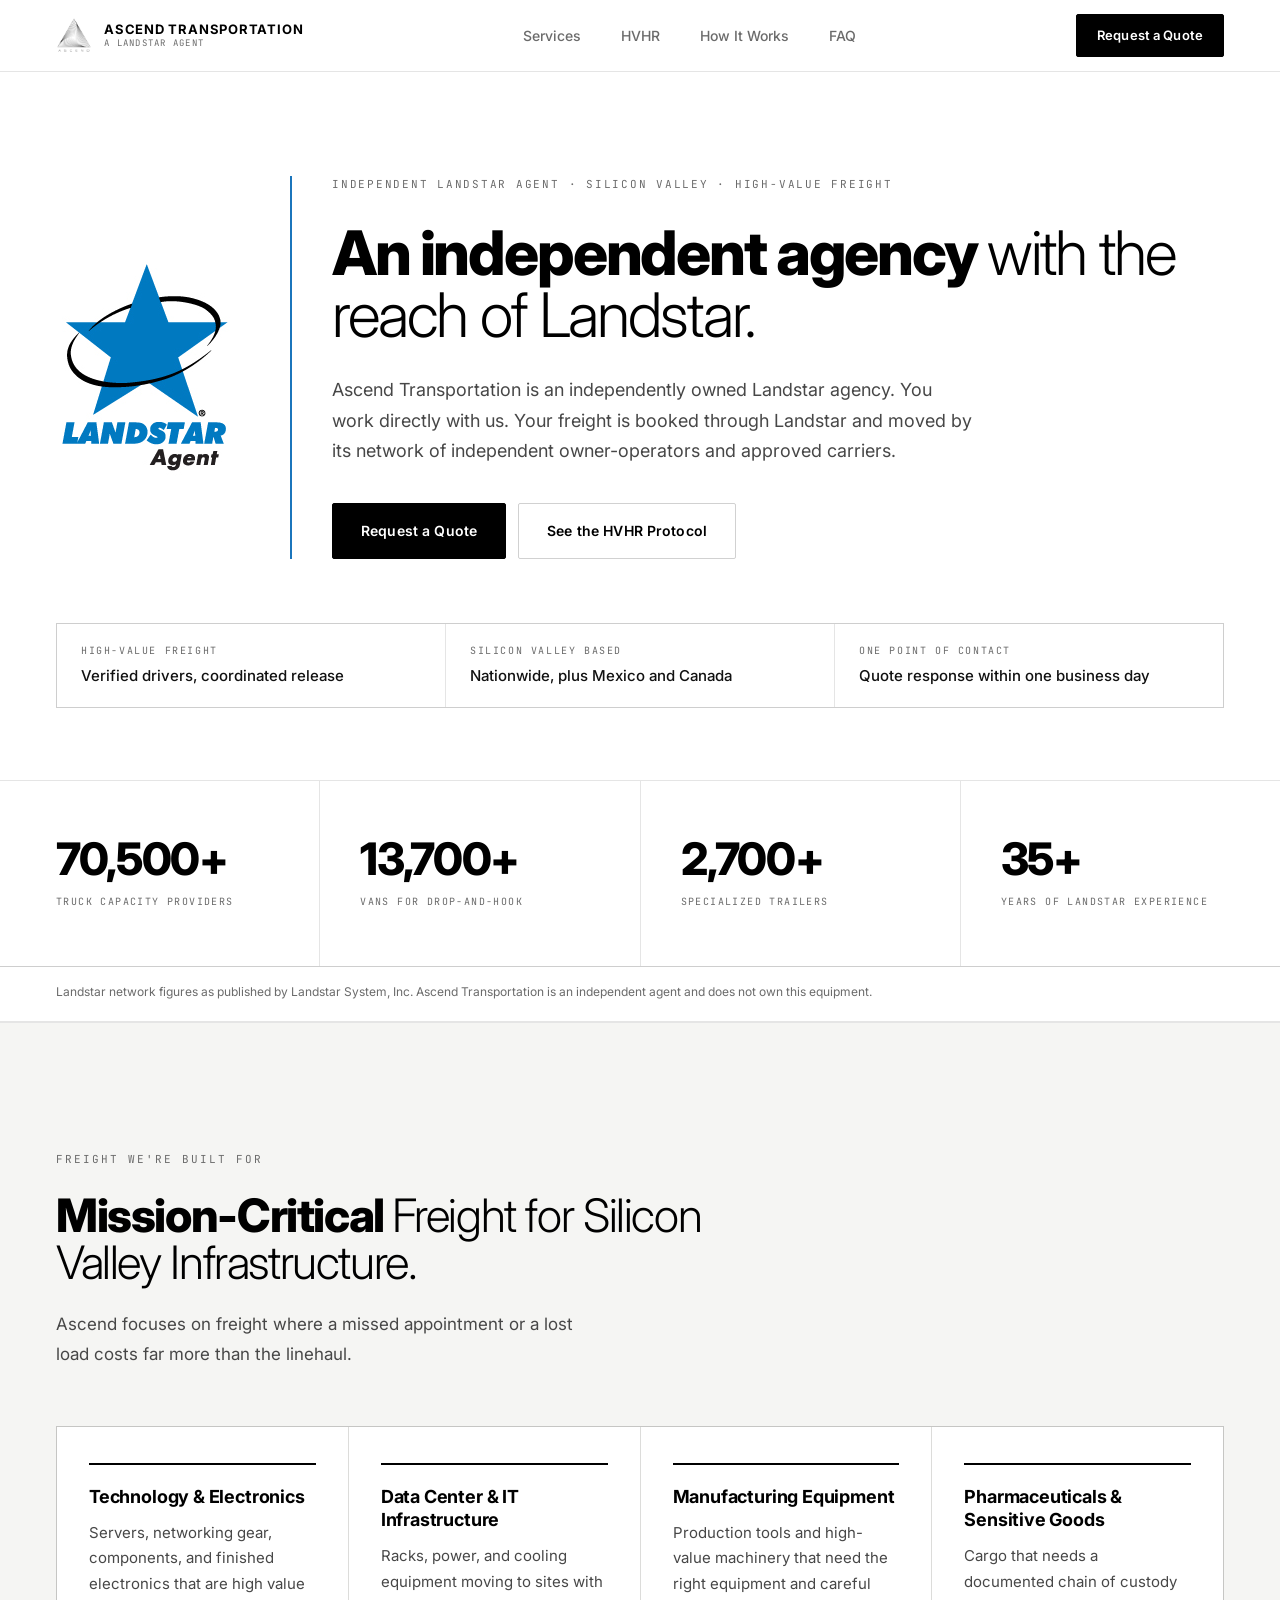
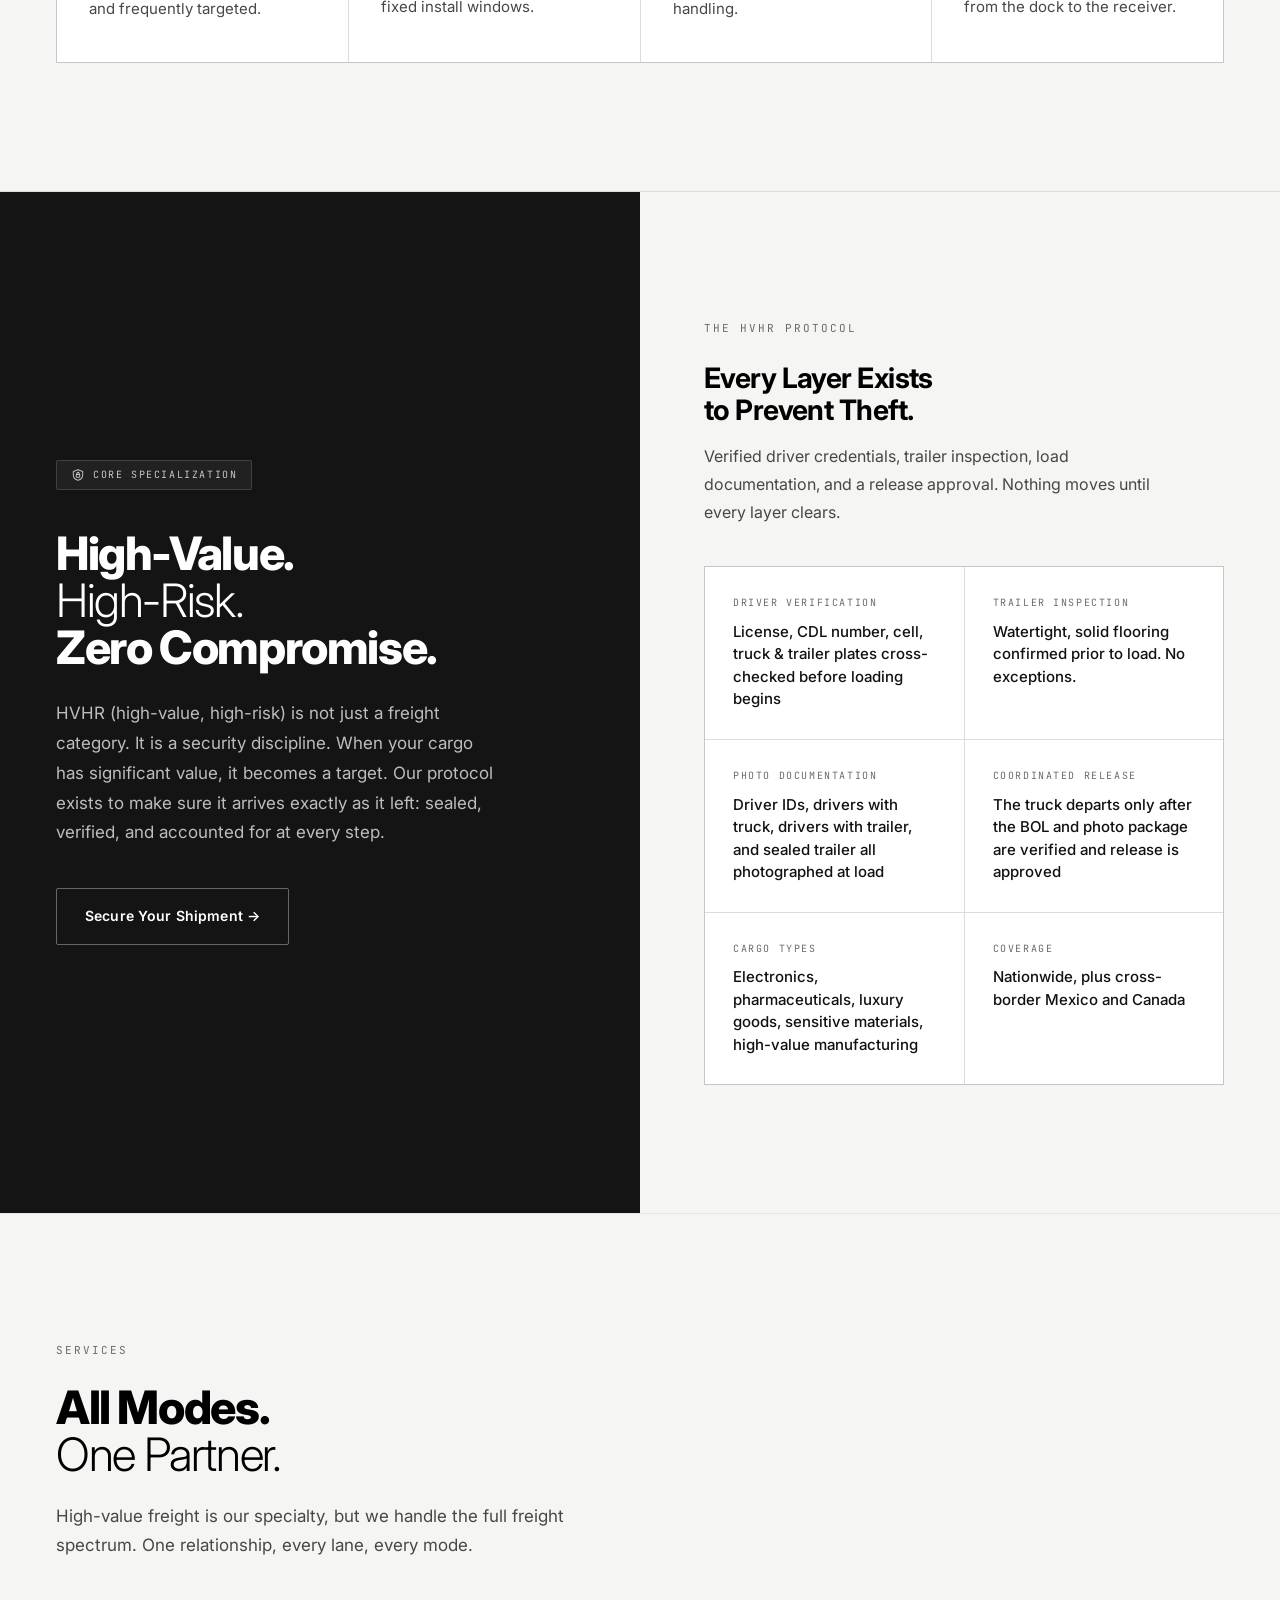
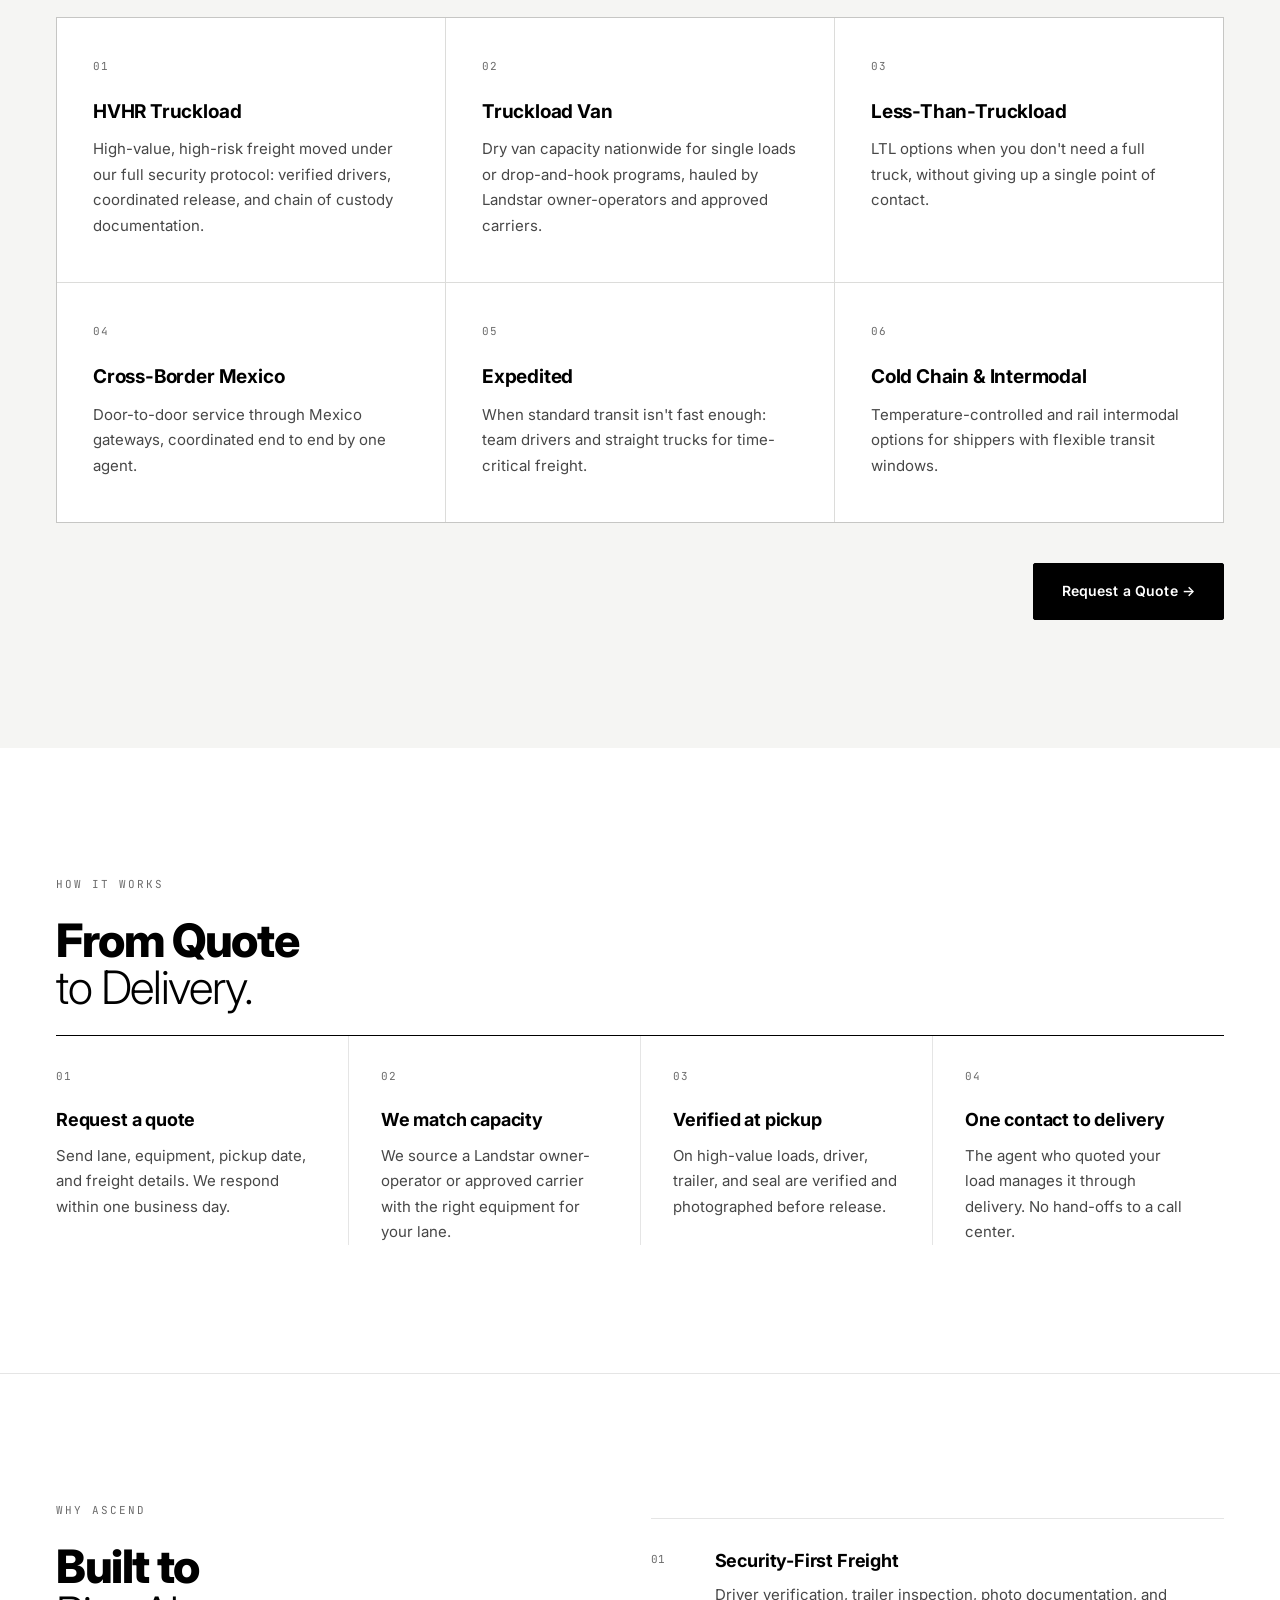
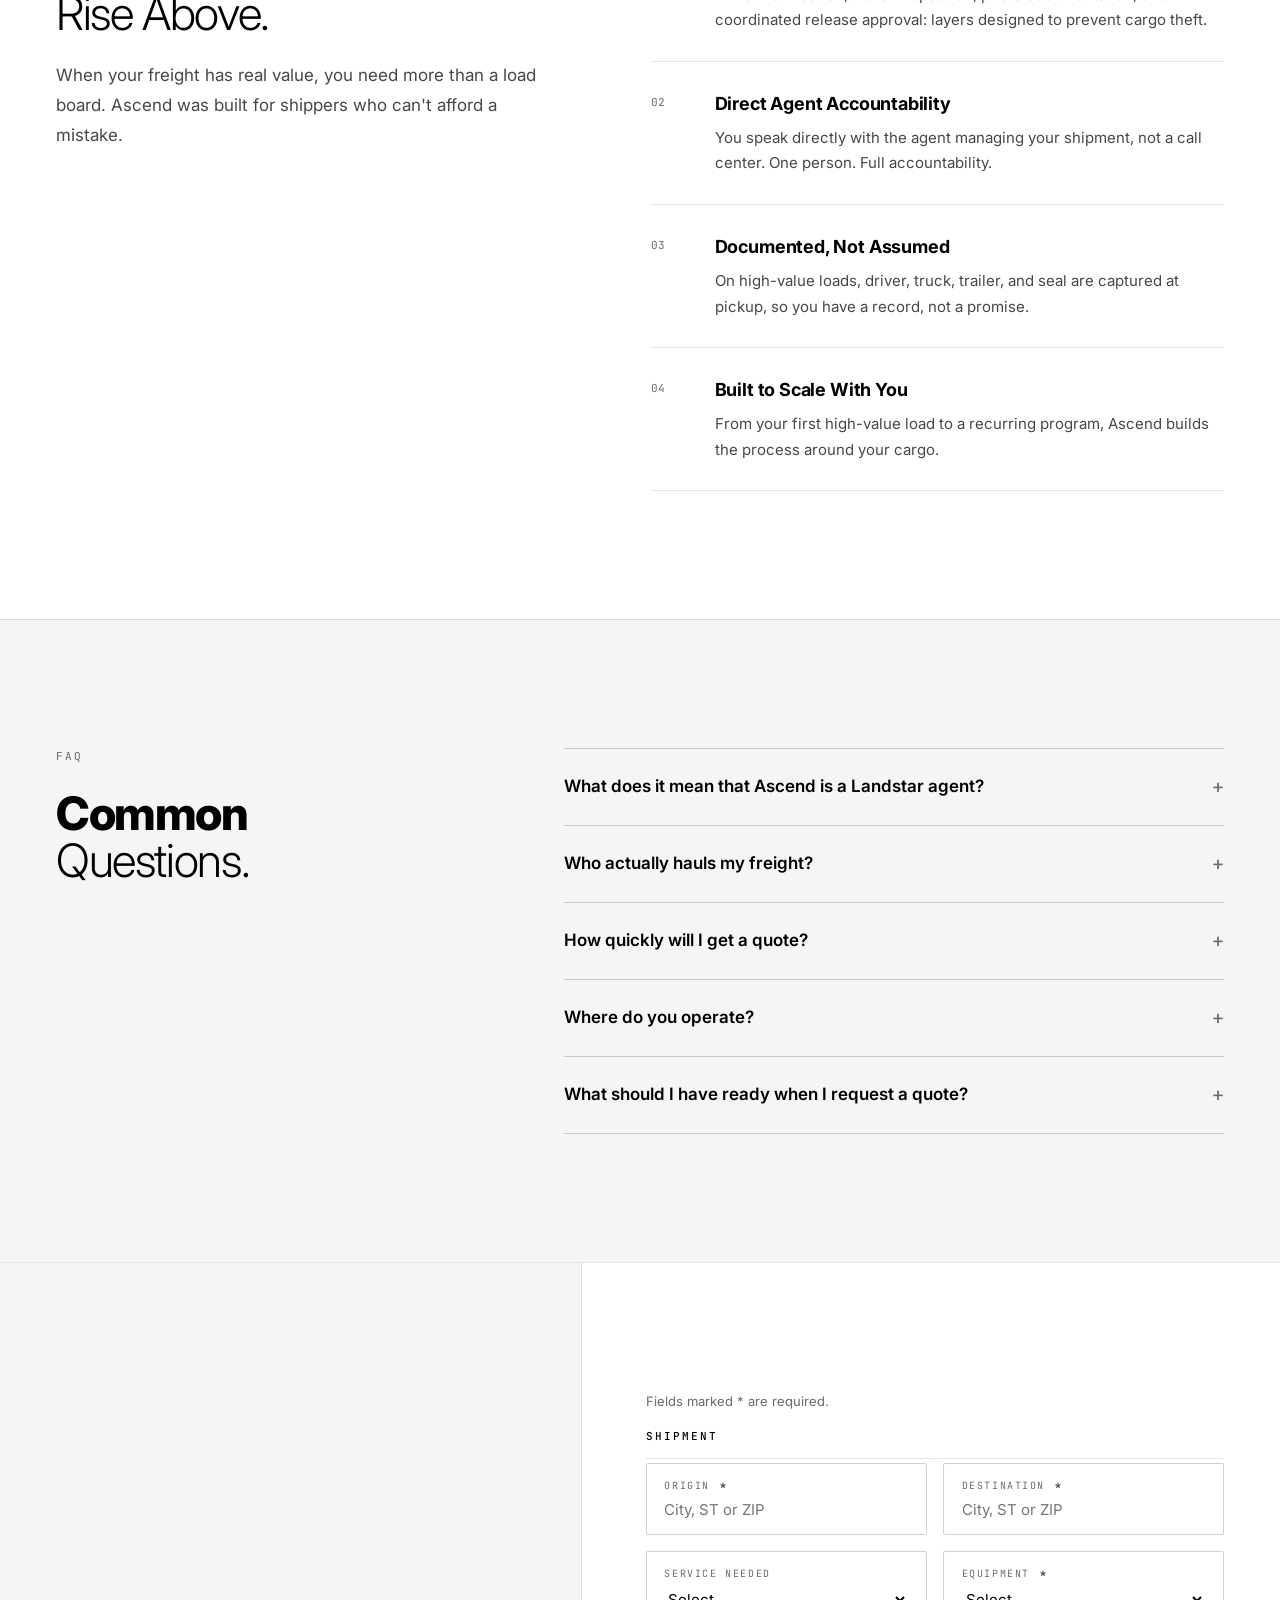
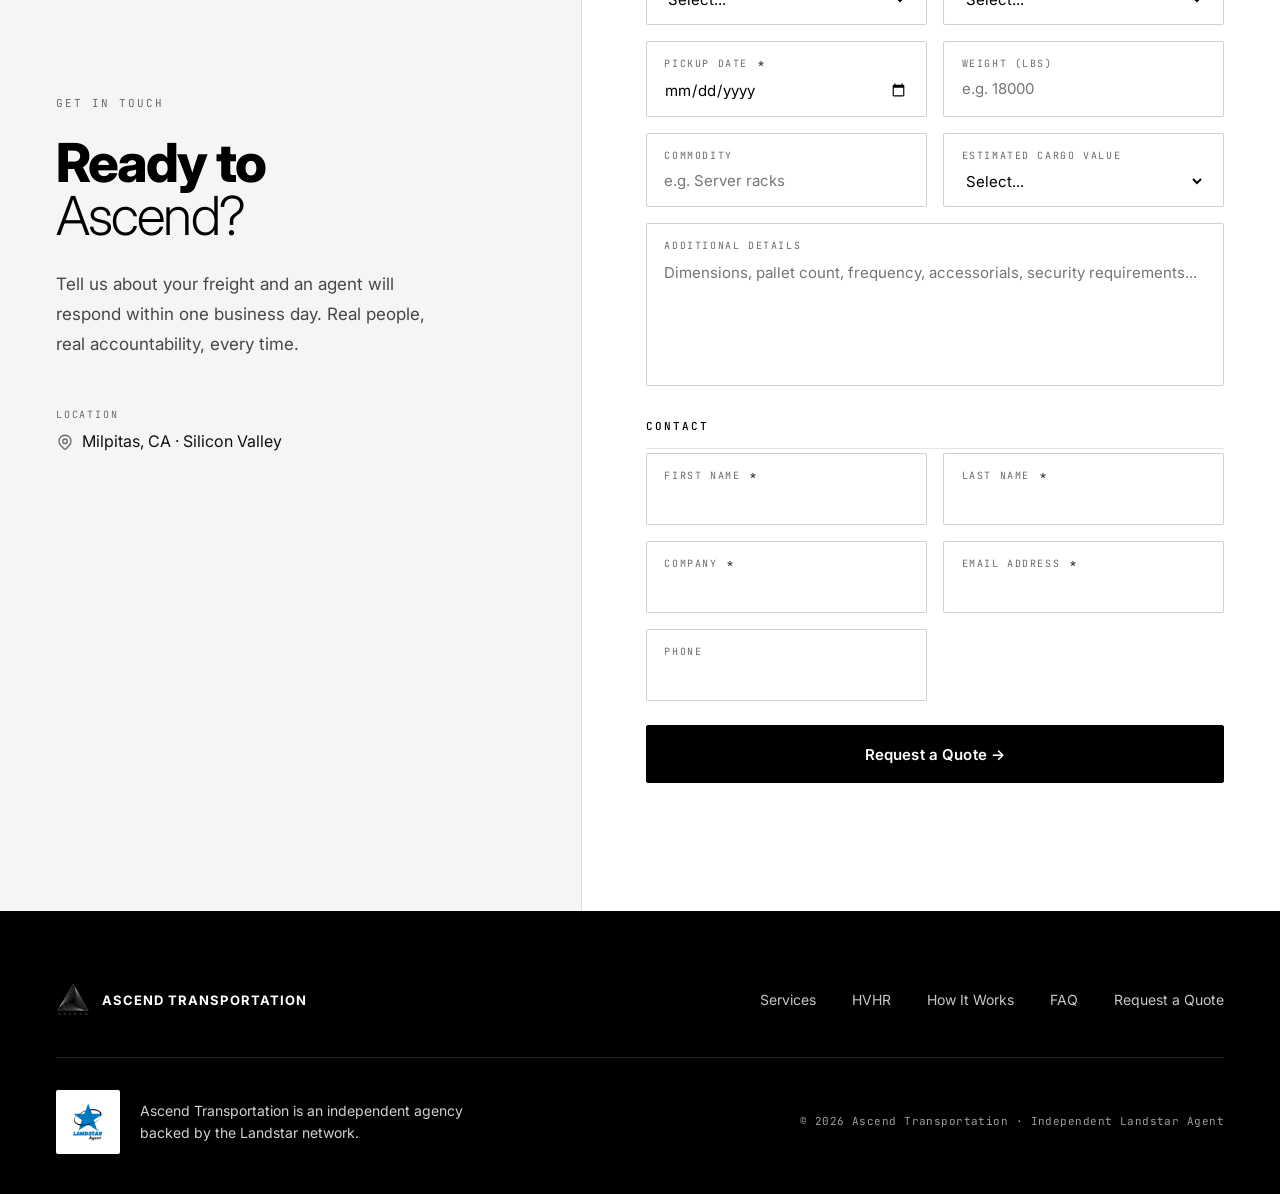
==== commit e58fa471: "Enlarge the Landstar Agent badge in the hero The original badge file is mostly white padding, so it " ====
--- a/index.html
+++ b/index.html
@@ -76,7 +76,7 @@
 <!-- HERO -->
 <section class="hero hero-agency" aria-labelledby="hero-heading">
   <div class="hero-agency-head">
-    <img src="assets/landstar-agent.jpg" alt="Landstar Agent" class="hero-badge" width="128" height="128" />
+    <img src="assets/landstar-agent-badge.png" alt="Landstar Agent" class="hero-badge" width="178" height="219" />
     <div class="hero-agency-copy">
       <div class="hero-tag">Independent Landstar Agent · Silicon Valley · High-Value Freight</div>
       <h1 id="hero-heading">An independent agency <span class="thin">with the reach of Landstar.</span></h1>
--- a/styles.css
+++ b/styles.css
@@ -237,13 +237,12 @@
 
 /* ── AGENCY HERO (Landstar badge + blue rule + who we are) ── */
 .hero-agency { min-height: auto; padding-top: 11rem; padding-bottom: 4.5rem; }
-.hero-agency-head { display: flex; align-items: flex-start; gap: 3rem; }
+.hero-agency-head { display: flex; align-items: center; gap: 3.5rem; }
 .hero-badge {
-  width: 128px;
-  height: 128px;
+  width: 178px;
+  height: auto;
   flex-shrink: 0;
   mix-blend-mode: multiply;
-  margin-top: -0.75rem;
 }
 .hero-agency-copy { border-left: 2px solid var(--landstar-blue); padding-left: 2.5rem; }
 .hero-agency .hero-tag { margin-bottom: 1.75rem; }
@@ -933,7 +932,7 @@
   .hero-proof { grid-template-columns: 1fr; }
   .hero-agency { padding-top: 8rem; }
   .hero-agency-head { gap: 2rem; }
-  .hero-badge { width: 96px; height: 96px; }
+  .hero-badge { width: 132px; }
   .why-grid { grid-template-columns: 1fr; gap: 3rem; }
   #contact { grid-template-columns: 1fr; }
   .contact-left { padding: var(--section-y) var(--pad-x); border-right: none; border-bottom: 1px solid var(--border); }
@@ -960,8 +959,8 @@
   .process-steps { grid-template-columns: 1fr; }
   .process-step, .process-step + .process-step { padding: 1.75rem 0; border-left: none; border-bottom: 1px solid var(--border); }
   .hero-agency { padding-top: 6.5rem; padding-bottom: 3rem; }
-  .hero-agency-head { flex-direction: column; gap: 1.25rem; }
-  .hero-badge { width: 76px; height: 76px; margin: 0 0 0 -6px; }
+  .hero-agency-head { flex-direction: column; align-items: flex-start; gap: 1.5rem; }
+  .hero-badge { width: 112px; }
   .hero-agency-copy { padding-left: 1.25rem; }
   .hero-agency h1 { font-size: clamp(2rem, 8.5vw, 2.6rem); }
   .hero-agency .hero-proof { margin-top: 2.5rem; }
